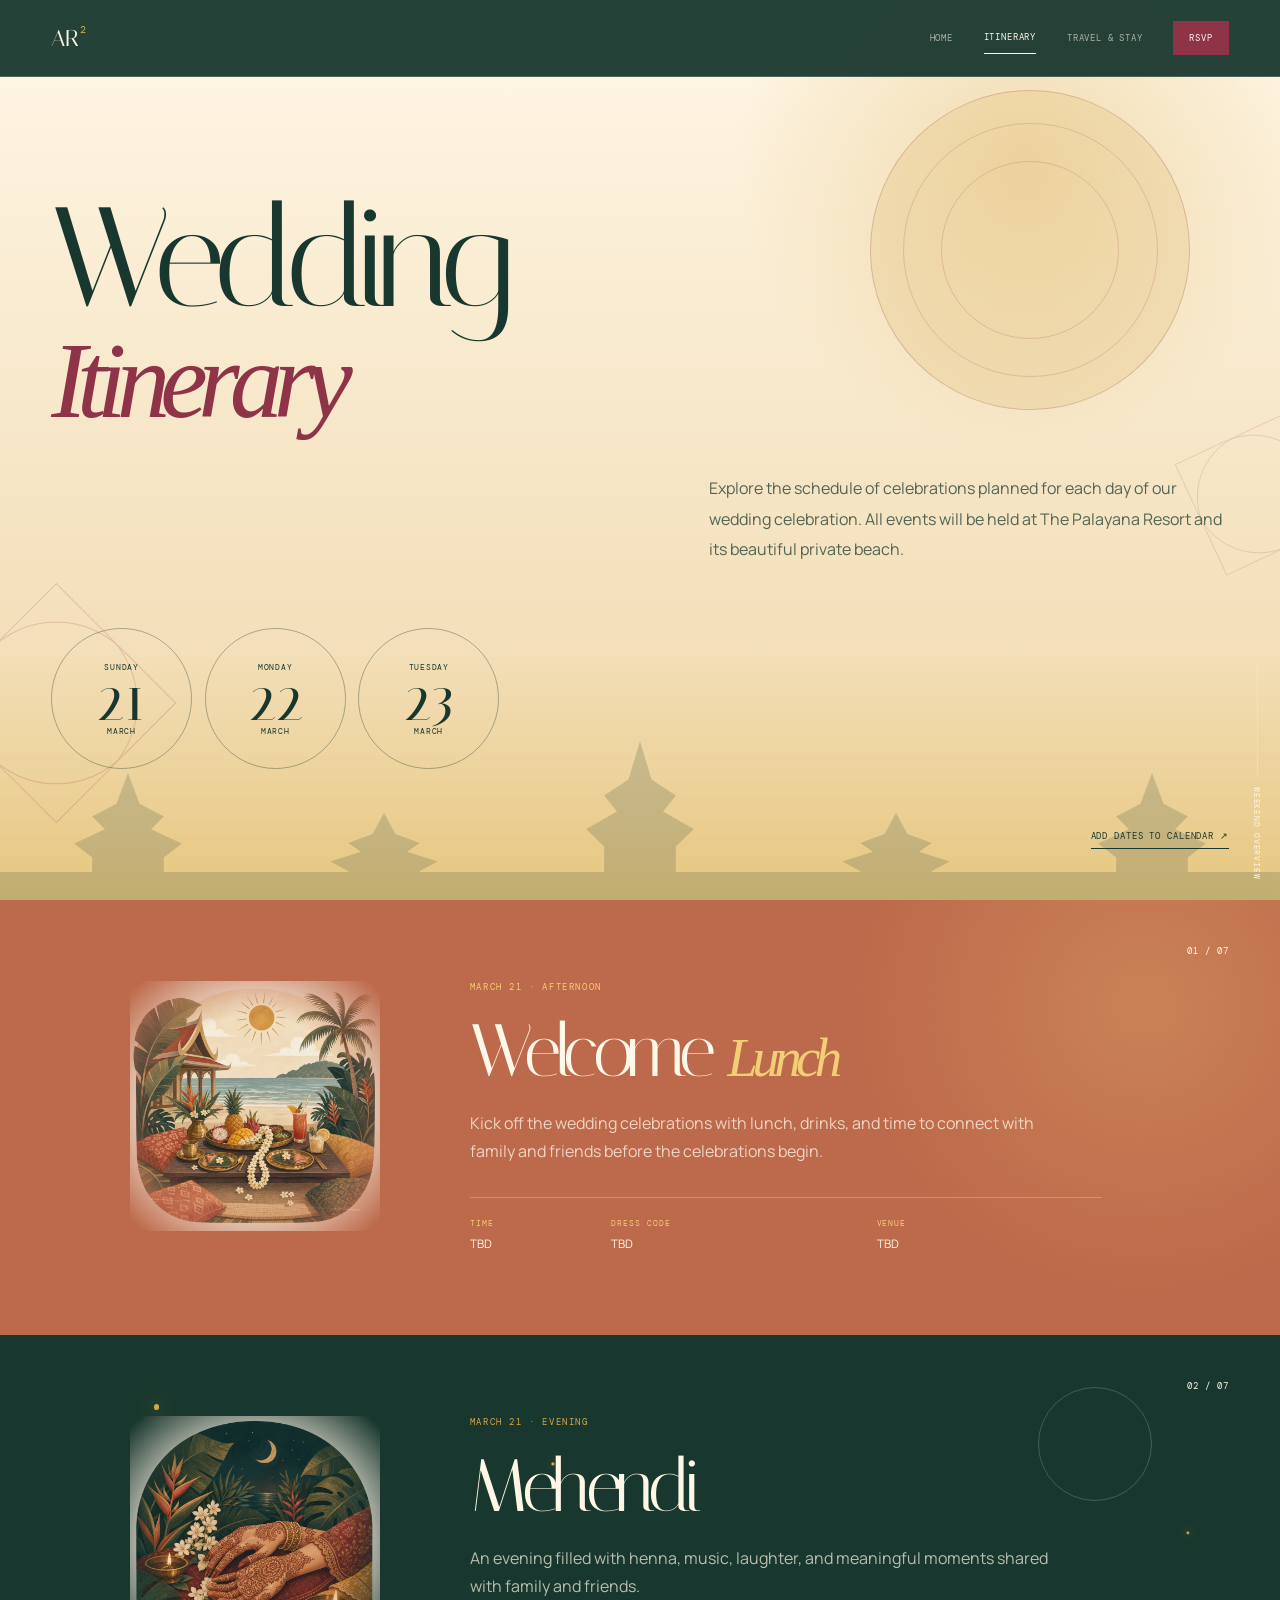
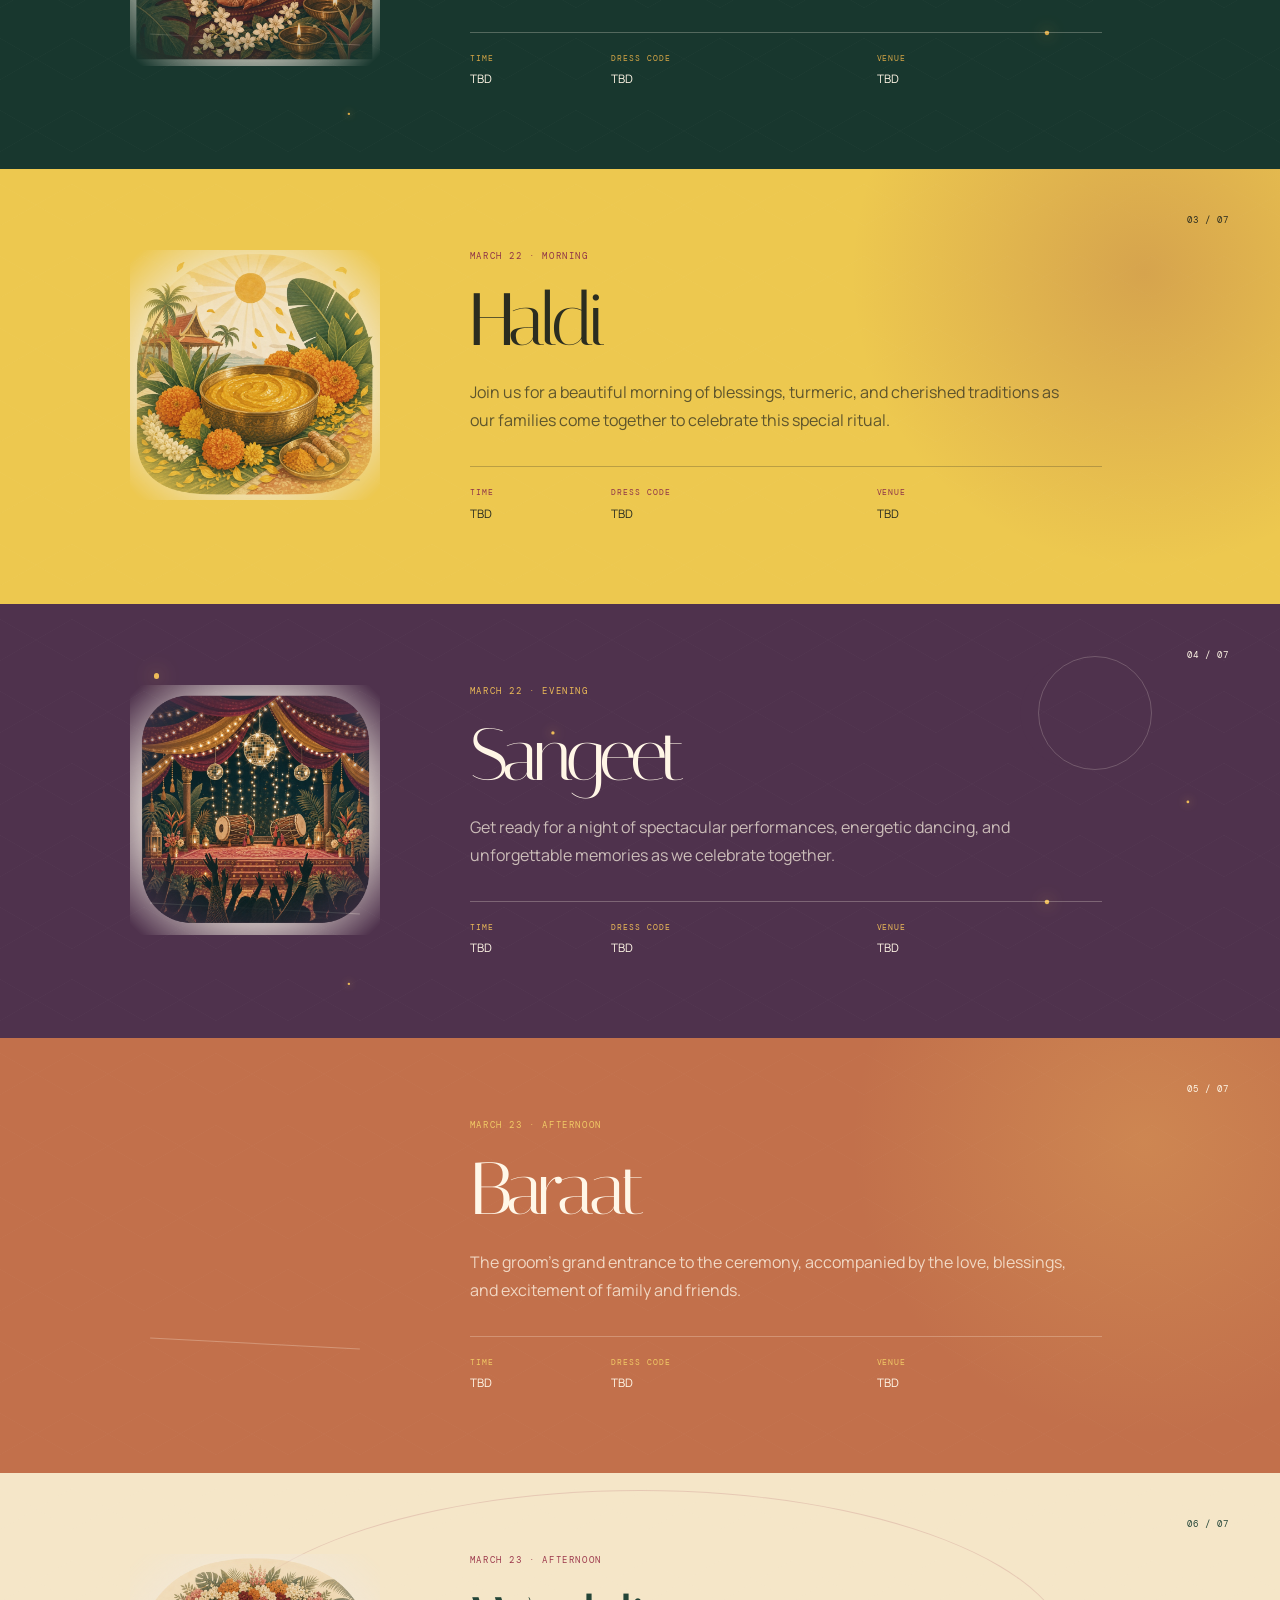
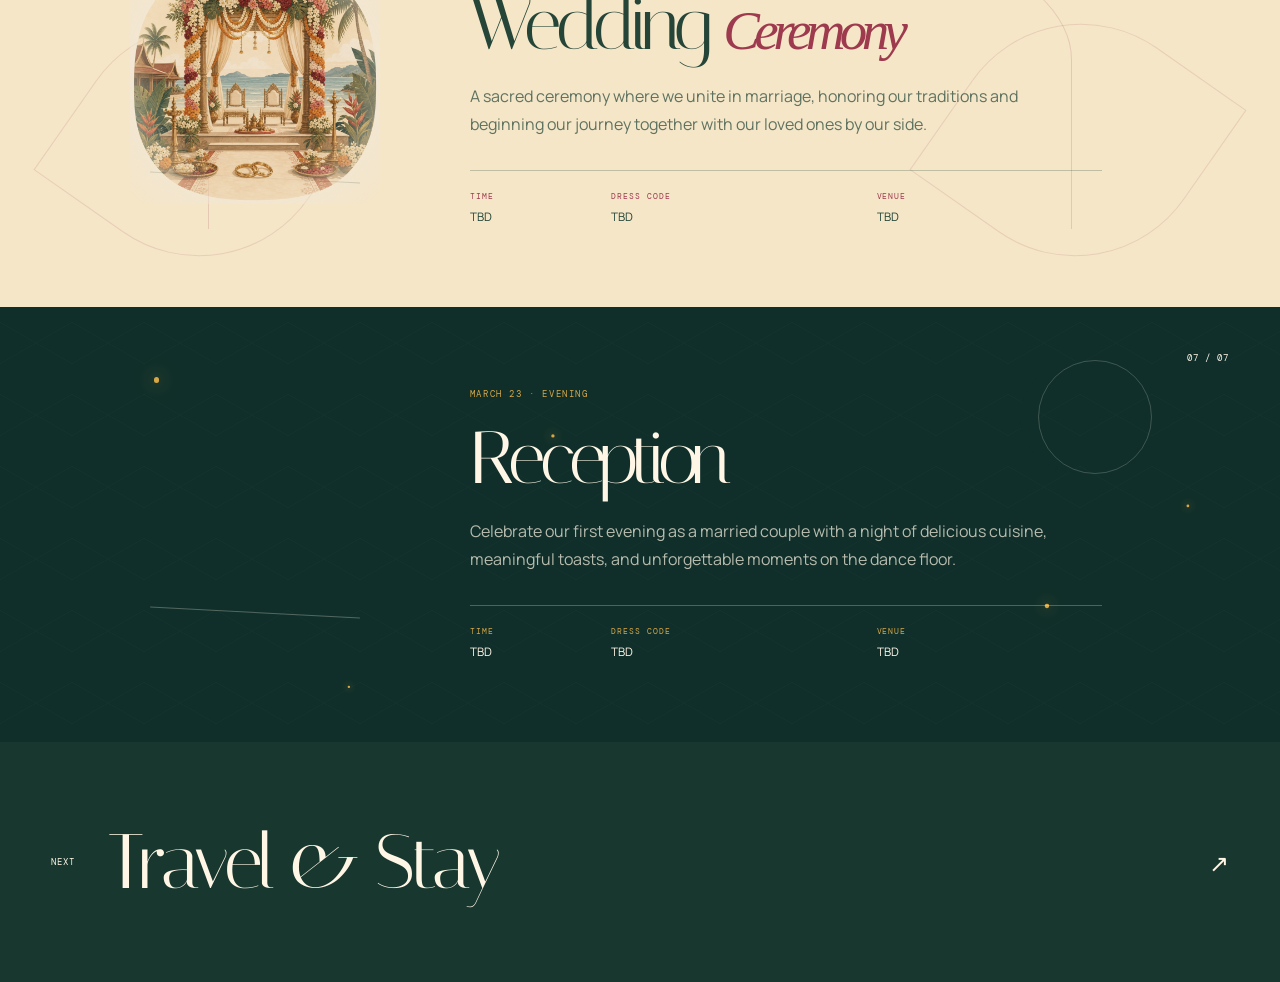
==== itinerary/index.html @ 9a6665ef "Initial wedding website" ====
<!doctype html>
<html lang="en">
  <head>
    <meta charset="UTF-8" />
    <meta name="viewport" content="width=device-width, initial-scale=1.0" />
    <meta name="theme-color" content="#18372e" />
    <meta
      name="description"
      content="The three-day wedding itinerary for Antara and Akshay in Hua Hin, Thailand."
    />
    <title>Itinerary | Antara &amp; Akshay</title>
    <link rel="preconnect" href="https://fonts.googleapis.com" />
    <link rel="preconnect" href="https://fonts.gstatic.com" crossorigin />
    <link
      href="https://fonts.googleapis.com/css2?family=DM+Mono:wght@300;400&amp;family=Italiana&amp;family=Manrope:wght@400;500;600&amp;display=swap"
      rel="stylesheet"
    />
    <link rel="stylesheet" href="styles.css?v=5" />
    <script src="script.js?v=2" defer></script>
  </head>
  <body data-phase="overview">
    <header class="page-header">
      <a class="wordmark" href="../index.html" aria-label="AR squared home">AR<sup>2</sup></a>
      <button
        class="menu-toggle"
        type="button"
        aria-expanded="false"
        aria-controls="page-menu"
        data-menu-toggle
      >
        Menu <i></i>
      </button>
      <nav id="page-menu" data-menu aria-label="Wedding pages">
        <a href="../index.html">Home</a>
        <a class="active" href="index.html">Itinerary</a>
        <a href="../travel/index.html">Travel &amp; Stay</a>
        <a class="nav-rsvp" href="../rsvp/index.html">RSVP</a>
      </nav>
    </header>

    <main>
      <section class="itinerary-hero" data-phase="overview" aria-labelledby="hero-title">
        <div class="hero-sun" aria-hidden="true"></div>
        <div class="hero-lotus hero-lotus-left" aria-hidden="true"></div>
        <div class="hero-lotus hero-lotus-right" aria-hidden="true"></div>
        <div class="hero-temples" aria-hidden="true">
          <span></span><span></span><span></span><span></span><span></span>
        </div>

        <div class="hero-content">
          <h1 id="hero-title">Wedding<br /><em>Itinerary</em></h1>
          <p class="hero-copy">
            Explore the schedule of celebrations planned for each day of our wedding celebration. All events will be held at The Palayana Resort and its beautiful private beach.
          </p>
        </div>

        <nav class="day-jumps" aria-label="Jump to a wedding day">
          <a href="#march-21"><small>Sunday</small><strong>21</strong><span>March</span></a>
          <a href="#march-22"><small>Monday</small><strong>22</strong><span>March</span></a>
          <a href="#march-23"><small>Tuesday</small><strong>23</strong><span>March</span></a>
        </nav>

        <a class="calendar-button" href="../assets/antara-akshay-wedding.ics" download data-calendar>
          Add dates to calendar ↗
        </a>
      </section>

      <div class="journey-meter" aria-hidden="true">
        <span class="journey-track"><i data-progress></i></span>
        <small data-phase-label>Overview</small>
      </div>

      <section class="event event-welcome" id="march-21" data-phase="afternoon" aria-labelledby="welcome-title">
        <span class="event-count">01 / 07</span>
        <div class="event-glow" aria-hidden="true"></div>
        <div class="event-shell">
          <div class="event-visual reveal">
            <img
              class="event-illustration"
              src="../assets/itinerary/welcome-lunch.jpg"
              alt=""
              width="900"
              height="900"
              loading="lazy"
              decoding="async"
            />
          </div>

          <article class="event-copy reveal">
            <p class="event-phase">March 21 · Afternoon</p>
            <h3 id="welcome-title">Welcome <em>Lunch</em></h3>
            <p>
              Kick off the wedding celebrations with lunch, drinks, and time to connect with family and friends before the celebrations begin.
            </p>
            <dl class="event-facts">
              <div><dt>Time</dt><dd>TBD</dd></div>
              <div><dt>Dress code</dt><dd>TBD</dd></div>
              <div><dt>Venue</dt><dd>TBD</dd></div>
            </dl>
          </article>
        </div>
      </section>

      <section class="event event-mehendi" data-phase="evening" aria-labelledby="mehendi-title">
        <span class="event-count">02 / 07</span>
        <div class="night-sky" aria-hidden="true"><i></i><i></i><i></i><i></i><i></i></div>
        <div class="event-shell">
          <div class="event-visual reveal">
            <img
              class="event-illustration"
              src="../assets/itinerary/mehendi.jpg"
              alt=""
              width="900"
              height="900"
              loading="lazy"
              decoding="async"
            />
          </div>

          <article class="event-copy reveal">
            <p class="event-phase">March 21 · Evening</p>
            <h3 id="mehendi-title">Mehendi</h3>
            <p>
              An evening filled with henna, music, laughter, and meaningful moments shared with family and friends.
            </p>
            <dl class="event-facts">
              <div><dt>Time</dt><dd>TBD</dd></div>
              <div><dt>Dress code</dt><dd>TBD</dd></div>
              <div><dt>Venue</dt><dd>TBD</dd></div>
            </dl>
          </article>
        </div>
      </section>

      <section class="event event-haldi" id="march-22" data-phase="morning" aria-labelledby="haldi-title">
        <span class="event-count">03 / 07</span>
        <div class="event-glow" aria-hidden="true"></div>
        <div class="event-shell">
          <div class="event-visual reveal">
            <img
              class="event-illustration"
              src="../assets/itinerary/haldi.jpg"
              alt=""
              width="900"
              height="900"
              loading="lazy"
              decoding="async"
            />
          </div>

          <article class="event-copy reveal">
            <p class="event-phase">March 22 · Morning</p>
            <h3 id="haldi-title">Haldi</h3>
            <p>
              Join us for a beautiful morning of blessings, turmeric, and cherished traditions as our families come together to celebrate this special ritual.
            </p>
            <dl class="event-facts">
              <div><dt>Time</dt><dd>TBD</dd></div>
              <div><dt>Dress code</dt><dd>TBD</dd></div>
              <div><dt>Venue</dt><dd>TBD</dd></div>
            </dl>
          </article>
        </div>
      </section>

      <section class="event event-sangeet" data-phase="night" aria-labelledby="sangeet-title">
        <span class="event-count">04 / 07</span>
        <div class="night-sky" aria-hidden="true"><i></i><i></i><i></i><i></i><i></i></div>
        <div class="event-shell">
          <div class="event-visual reveal">
            <img
              class="event-illustration"
              src="../assets/itinerary/sangeet.jpg"
              alt=""
              width="900"
              height="900"
              loading="lazy"
              decoding="async"
            />
          </div>

          <article class="event-copy reveal">
            <p class="event-phase">March 22 · Evening</p>
            <h3 id="sangeet-title">Sangeet</h3>
            <p>
              Get ready for a night of spectacular performances, energetic dancing, and unforgettable memories as we celebrate together.
            </p>
            <dl class="event-facts">
              <div><dt>Time</dt><dd>TBD</dd></div>
              <div><dt>Dress code</dt><dd>TBD</dd></div>
              <div><dt>Venue</dt><dd>TBD</dd></div>
            </dl>
          </article>
        </div>
      </section>

      <section class="event event-baraat" id="march-23" data-phase="afternoon" aria-labelledby="baraat-title">
        <span class="event-count">05 / 07</span>
        <div class="event-glow" aria-hidden="true"></div>
        <div class="event-shell">
          <div class="event-visual reveal">
            <img
              class="event-illustration"
              src="../assets/itinerary/baraat.jpg"
              alt=""
              width="900"
              height="900"
              loading="lazy"
              decoding="async"
            />
          </div>

          <article class="event-copy reveal">
            <p class="event-phase">March 23 · Afternoon</p>
            <h3 id="baraat-title">Baraat</h3>
            <p>
              The groom’s grand entrance to the ceremony, accompanied by the love, blessings, and excitement of family and friends.
            </p>
            <dl class="event-facts">
              <div><dt>Time</dt><dd>TBD</dd></div>
              <div><dt>Dress code</dt><dd>TBD</dd></div>
              <div><dt>Venue</dt><dd>TBD</dd></div>
            </dl>
          </article>
        </div>
      </section>

      <section class="event event-ceremony" data-phase="ceremony" aria-labelledby="ceremony-title">
        <span class="event-count">06 / 07</span>
        <div class="ceremony-arch" aria-hidden="true"></div>
        <div class="event-shell">
          <div class="event-visual reveal">
            <img
              class="event-illustration"
              src="../assets/itinerary/wedding-ceremony.jpg"
              alt=""
              width="900"
              height="900"
              loading="lazy"
              decoding="async"
            />
          </div>

          <article class="event-copy reveal">
            <p class="event-phase">March 23 · Afternoon</p>
            <h3 id="ceremony-title">Wedding <em>Ceremony</em></h3>
            <p>
              A sacred ceremony where we unite in marriage, honoring our traditions and beginning our journey together with our loved ones by our side.
            </p>
            <dl class="event-facts">
              <div><dt>Time</dt><dd>TBD</dd></div>
              <div><dt>Dress code</dt><dd>TBD</dd></div>
              <div><dt>Venue</dt><dd>TBD</dd></div>
            </dl>
          </article>
        </div>
      </section>

      <section class="event event-reception" data-phase="night" aria-labelledby="reception-title">
        <span class="event-count">07 / 07</span>
        <div class="night-sky" aria-hidden="true"><i></i><i></i><i></i><i></i><i></i></div>
        <div class="event-shell">
          <div class="event-visual reveal">
            <img
              class="event-illustration"
              src="../assets/itinerary/reception.jpg"
              alt=""
              width="900"
              height="900"
              loading="lazy"
              decoding="async"
            />
          </div>

          <article class="event-copy reveal">
            <p class="event-phase">March 23 · Evening</p>
            <h3 id="reception-title">Reception</h3>
            <p>
              Celebrate our first evening as a married couple with a night of delicious cuisine, meaningful toasts, and unforgettable moments on the dance floor.
            </p>
            <dl class="event-facts">
              <div><dt>Time</dt><dd>TBD</dd></div>
              <div><dt>Dress code</dt><dd>TBD</dd></div>
              <div><dt>Venue</dt><dd>TBD</dd></div>
            </dl>
          </article>
        </div>
      </section>

      <a class="next-page" href="../travel/index.html">
        <span>Next</span>
        <strong>Travel &amp; Stay</strong>
        <i>↗</i>
      </a>
    </main>
  </body>
</html>
---- itinerary/styles.css ----
:root {
  --ink: #231b17;
  --paper: #fff6e6;
  --sand: #ead09a;
  --forest: #18372e;
  --forest-soft: #315d4b;
  --terracotta: #bd694b;
  --gold: #d7a746;
  --wine: #8f3448;
  --plum: #4f324d;
  --display: "Italiana", Georgia, serif;
  --sans: "Manrope", Arial, sans-serif;
  --mono: "DM Mono", monospace;
  --pad: clamp(1.2rem, 4vw, 4.5rem);
  --header-bg: rgba(24, 55, 46, 0.94);
  --header-fg: #fff6e6;
  --meter: #d7a746;
  --meter-fg: #18372e;
}

* {
  box-sizing: border-box;
}

html {
  scroll-behavior: smooth;
}

body {
  margin: 0;
  color: var(--ink);
  background: var(--forest);
  font-family: var(--sans);
  overflow-x: hidden;
}

body.menu-open {
  overflow: hidden;
}

body[data-phase="morning"] {
  --header-bg: rgba(245, 205, 84, 0.95);
  --header-fg: #2b2d20;
  --meter: #8f3448;
  --meter-fg: #2b2d20;
}

body[data-phase="afternoon"],
body[data-phase="ceremony"] {
  --header-bg: rgba(255, 246, 230, 0.94);
  --header-fg: #244538;
  --meter: #bd694b;
  --meter-fg: #244538;
}

body[data-phase="evening"],
body[data-phase="night"] {
  --header-bg: rgba(13, 42, 36, 0.94);
  --header-fg: #fff6e6;
  --meter: #d7a746;
  --meter-fg: #fff6e6;
}

a {
  color: inherit;
  text-decoration: none;
}

button {
  color: inherit;
  font: inherit;
}

.page-header {
  position: fixed;
  z-index: 100;
  top: 0;
  left: 0;
  display: grid;
  width: 100%;
  height: 4.8rem;
  padding: 0 var(--pad);
  border-bottom: 1px solid color-mix(in srgb, var(--header-fg) 18%, transparent);
  color: var(--header-fg);
  background: var(--header-bg);
  grid-template-columns: 1fr auto;
  align-items: center;
  backdrop-filter: blur(16px);
  transition:
    color 500ms ease,
    background 500ms ease,
    border-color 500ms ease;
}

.wordmark {
  font-family: var(--display);
  font-size: 1.45rem;
}

.wordmark i {
  font-family: Georgia, serif;
  font-size: 0.65em;
  font-weight: 400;
}

.wordmark sup {
  position: relative;
  top: -0.42em;
  margin-left: 0.08em;
  color: #e0ad42;
  font-family: var(--mono);
  font-size: 0.42em;
  letter-spacing: 0;
}

.page-header nav {
  display: flex;
  align-items: center;
  gap: clamp(1rem, 2.4vw, 2.6rem);
  font-family: var(--mono);
  font-size: 0.58rem;
  letter-spacing: 0.09em;
  text-transform: uppercase;
}

.page-header nav a {
  padding: 0.6rem 0;
  opacity: 0.62;
}

.page-header nav a:hover,
.page-header nav .active {
  opacity: 1;
}

.page-header nav .active {
  border-bottom: 1px solid;
}

.nav-rsvp {
  padding: 0.7rem 1rem !important;
  color: #fff6e6;
  background: var(--wine);
  opacity: 1 !important;
}

.menu-toggle {
  display: none;
}

.itinerary-hero {
  position: relative;
  display: grid;
  min-height: 100svh;
  padding: 18vh var(--pad) 10vh;
  color: var(--forest);
  background:
    radial-gradient(circle at 80% 18%, rgba(215, 167, 70, 0.3), transparent 18rem),
    linear-gradient(180deg, #fff7e7 0%, #f3dfb9 72%, #e6c67f 100%);
  align-content: center;
  isolation: isolate;
  overflow: hidden;
}

.hero-content {
  position: relative;
  z-index: 2;
}

.eyebrow,
.event-phase {
  margin: 0 0 1.5rem;
  color: var(--wine);
  font-family: var(--mono);
  font-size: 0.59rem;
  letter-spacing: 0.17em;
  text-transform: uppercase;
}

.itinerary-hero h1 {
  max-width: 1050px;
  margin: 0;
  font-family: var(--display);
  font-size: clamp(5rem, 11vw, 10.7rem);
  font-weight: 400;
  letter-spacing: -0.07em;
  line-height: 0.79;
}

.itinerary-hero h1 em,
.weekend-close h2 em {
  color: var(--wine);
  font-family: Georgia, serif;
  font-size: 0.76em;
  font-weight: 400;
}

.hero-copy {
  max-width: 520px;
  margin: 3rem 0 0 auto;
  color: rgba(24, 55, 46, 0.74);
  line-height: 1.9;
}

.day-jumps {
  position: relative;
  z-index: 2;
  display: flex;
  width: fit-content;
  margin-top: 4rem;
  gap: 0.8rem;
}

.day-jumps a {
  display: grid;
  width: clamp(6.6rem, 11vw, 9rem);
  aspect-ratio: 1;
  padding: 1rem;
  border: 1px solid rgba(24, 55, 46, 0.34);
  border-radius: 50%;
  place-content: center;
  text-align: center;
  transition:
    color 220ms ease,
    background 220ms ease,
    transform 300ms cubic-bezier(0.16, 1, 0.3, 1);
}

.day-jumps a:hover {
  color: var(--paper);
  background: var(--forest);
  transform: translateY(-0.35rem);
}

.day-jumps small,
.day-jumps span {
  font-family: var(--mono);
  font-size: 0.48rem;
  letter-spacing: 0.1em;
  text-transform: uppercase;
}

.day-jumps strong {
  font-family: var(--display);
  font-size: clamp(2.5rem, 5vw, 4.2rem);
  font-weight: 400;
  line-height: 0.85;
}

.calendar-button {
  position: absolute;
  z-index: 2;
  right: var(--pad);
  bottom: 3.2rem;
  padding-bottom: 0.35rem;
  border-bottom: 1px solid;
  font-family: var(--mono);
  font-size: 0.55rem;
  letter-spacing: 0.1em;
  text-transform: uppercase;
}

.hero-sun {
  position: absolute;
  z-index: -1;
  top: 10%;
  right: 7%;
  width: clamp(12rem, 25vw, 23rem);
  aspect-ratio: 1;
  border: 1px solid rgba(143, 52, 72, 0.22);
  border-radius: 50%;
  background: rgba(215, 167, 70, 0.17);
}

.hero-sun::before,
.hero-sun::after {
  position: absolute;
  border: 1px solid rgba(143, 52, 72, 0.18);
  border-radius: 50%;
  content: "";
}

.hero-sun::before {
  inset: 10%;
}

.hero-sun::after {
  inset: 22%;
}

.hero-lotus {
  position: absolute;
  z-index: -1;
  width: 19rem;
  height: 19rem;
  opacity: 0.2;
}

.hero-lotus::before,
.hero-lotus::after {
  position: absolute;
  inset: 22%;
  border: 1px solid var(--wine);
  border-radius: 55% 0 55% 0;
  content: "";
  transform: rotate(45deg);
}

.hero-lotus::after {
  transform: rotate(135deg);
}

.hero-lotus-left {
  bottom: 5%;
  left: -6rem;
}

.hero-lotus-right {
  top: 38%;
  right: -8rem;
  transform: scale(0.72) rotate(20deg);
}

.hero-temples {
  position: absolute;
  z-index: -1;
  right: 0;
  bottom: -1px;
  left: 0;
  display: flex;
  height: 11rem;
  align-items: end;
  justify-content: space-around;
  opacity: 0.17;
}

.hero-temples::after {
  position: absolute;
  right: 0;
  bottom: 0;
  left: 0;
  height: 1.8rem;
  background: var(--forest);
  content: "";
}

.hero-temples span {
  width: clamp(4rem, 10vw, 8rem);
  height: clamp(5rem, 10vw, 8.5rem);
  background: var(--forest);
  clip-path: polygon(50% 0, 59% 24%, 78% 34%, 68% 44%, 92% 55%, 78% 66%, 78% 100%, 22% 100%, 22% 66%, 8% 55%, 32% 44%, 22% 34%, 41% 24%);
}

.hero-temples span:nth-child(2),
.hero-temples span:nth-child(4) {
  height: 5.5rem;
}

.hero-temples span:nth-child(3) {
  height: 10rem;
}

.journey-meter {
  position: fixed;
  z-index: 90;
  right: 1.1rem;
  bottom: 1.3rem;
  display: flex;
  color: var(--header-fg);
  align-items: center;
  gap: 0.7rem;
  writing-mode: vertical-rl;
  pointer-events: none;
  transition: color 500ms ease;
}

.journey-track {
  position: relative;
  display: block;
  width: 1px;
  height: 7rem;
  background: color-mix(in srgb, var(--header-fg) 25%, transparent);
}

.journey-track i {
  position: absolute;
  top: 0;
  left: 0;
  display: block;
  width: 1px;
  height: 100%;
  background: var(--meter);
  transform: scaleY(0);
  transform-origin: top;
  transition: background 500ms ease;
}

.journey-meter small {
  font-family: var(--mono);
  font-size: 0.48rem;
  letter-spacing: 0.1em;
  text-transform: uppercase;
}

.day-chapter {
  position: relative;
  display: grid;
  min-height: 72svh;
  padding: 14vh var(--pad);
  color: var(--forest);
  background: #f6e4be;
  align-content: center;
  isolation: isolate;
  overflow: hidden;
  scroll-margin-top: 4.8rem;
}

.day-two {
  color: #2d3020;
  background: #efd064;
}

.day-three {
  color: var(--forest);
  background: #efdcb7;
}

.day-chapter h2 {
  position: relative;
  z-index: 2;
  margin: 0;
  font-family: var(--display);
  font-size: clamp(5rem, 13vw, 12rem);
  font-weight: 400;
  letter-spacing: -0.075em;
  line-height: 0.8;
}

.day-chapter h2 strong {
  color: var(--wine);
  font-family: Georgia, serif;
  font-size: 0.78em;
  font-weight: 400;
}

.day-chapter > p:not(.eyebrow) {
  position: relative;
  z-index: 2;
  max-width: 520px;
  margin: 2.5rem 0 0 auto;
  color: color-mix(in srgb, currentColor 72%, transparent);
  line-height: 1.85;
}

.phase-key {
  position: relative;
  z-index: 2;
  display: flex;
  width: fit-content;
  margin-top: 4rem;
  align-items: center;
  gap: 1rem;
  font-family: var(--mono);
  font-size: 0.54rem;
  letter-spacing: 0.1em;
  text-transform: uppercase;
}

.phase-key i {
  width: 3rem;
  height: 1px;
  background: currentColor;
  opacity: 0.4;
}

.day-orbit {
  position: absolute;
  z-index: -1;
  top: 50%;
  right: 8%;
  width: clamp(14rem, 34vw, 34rem);
  aspect-ratio: 1;
  border: 1px solid color-mix(in srgb, currentColor 18%, transparent);
  border-radius: 50%;
  transform: translateY(-50%);
}

.day-orbit::before,
.day-orbit::after {
  position: absolute;
  border: 1px solid color-mix(in srgb, currentColor 16%, transparent);
  border-radius: 50%;
  content: "";
}

.day-orbit::before {
  inset: 12%;
}

.day-orbit::after {
  inset: 26%;
}

.day-orbit i {
  position: absolute;
  top: 7%;
  left: 50%;
  width: 1rem;
  aspect-ratio: 1;
  border-radius: 50%;
  background: var(--wine);
  transform: translateX(-50%);
}

.event {
  --event-bg: var(--forest);
  --event-fg: var(--paper);
  --event-muted: rgba(255, 246, 230, 0.7);
  --event-accent: var(--gold);
  position: relative;
  display: grid;
  min-height: 0;
  padding: clamp(4.5rem, 9vh, 7rem) var(--pad);
  color: var(--event-fg);
  background:
    linear-gradient(30deg, transparent 49.5%, rgba(255, 255, 255, 0.025) 50%, transparent 50.5%),
    linear-gradient(-30deg, transparent 49.5%, rgba(255, 255, 255, 0.025) 50%, transparent 50.5%),
    var(--event-bg);
  background-size: 4.5rem 4.5rem, 4.5rem 4.5rem, auto;
  align-items: center;
  isolation: isolate;
  overflow: hidden;
}

.event[id] {
  scroll-margin-top: 4.8rem;
}

.event-welcome {
  --event-bg: #bd694b;
  --event-fg: #fff7e8;
  --event-muted: rgba(255, 247, 232, 0.76);
  --event-accent: #f2cf77;
}

.event-mehendi {
  --event-bg: #18372e;
  --event-accent: #d7a746;
}

.event-haldi {
  --event-bg: #edc84f;
  --event-fg: #2b2d20;
  --event-muted: rgba(43, 45, 32, 0.74);
  --event-accent: #8f3448;
}

.event-sangeet {
  --event-bg: #4f324d;
  --event-accent: #edbb58;
}

.event-baraat {
  --event-bg: #c2704b;
  --event-fg: #fff7e8;
  --event-muted: rgba(255, 247, 232, 0.76);
  --event-accent: #f1ca66;
}

.event-ceremony {
  --event-bg: #f5e6c8;
  --event-fg: #244538;
  --event-muted: rgba(36, 69, 56, 0.72);
  --event-accent: #9d3a4d;
}

.event-reception {
  --event-bg: #102f2a;
  --event-accent: #d7a746;
}

.event-shell {
  position: relative;
  z-index: 2;
  display: grid;
  width: min(1120px, 100%);
  margin: 0 auto;
  grid-template-columns: clamp(150px, 21vw, 250px) minmax(0, 680px);
  align-items: start;
  justify-content: center;
  gap: clamp(2.5rem, 7vw, 7rem);
}

.event-count {
  position: absolute;
  z-index: 3;
  top: clamp(2rem, 5vh, 3.5rem);
  right: var(--pad);
  font-family: var(--mono);
  font-size: 0.54rem;
  letter-spacing: 0.12em;
}

.event-visual {
  position: relative;
  display: grid;
  margin: 0;
  transform: rotate(-2deg);
  place-items: center;
}

.event-visual::before {
  position: absolute;
  right: 8%;
  bottom: 1.6rem;
  left: 8%;
  height: 1px;
  background: color-mix(in srgb, var(--event-fg) 28%, transparent);
  content: "";
  transform: rotate(3deg);
}

.event-illustration {
  display: block;
  width: 100%;
  height: auto;
  aspect-ratio: 1;
  border: 0;
  border-radius: 0;
  box-shadow: none;
  filter: saturate(0.9) contrast(0.96);
  -webkit-mask-image: radial-gradient(ellipse 78% 76% at center, #000 48%, transparent 88%);
  mask-image: radial-gradient(ellipse 78% 76% at center, #000 48%, transparent 88%);
  object-fit: cover;
}

.event-visual span {
  position: relative;
  margin-top: 0.8rem;
  padding: 0;
  color: var(--event-accent);
  background: transparent;
  font-family: var(--mono);
  font-size: 0.48rem;
  letter-spacing: 0.1em;
  line-height: 1.5;
  text-align: center;
  text-transform: uppercase;
}

.event-copy {
  position: relative;
  padding-right: clamp(0rem, 4vw, 3rem);
}

.event-phase {
  color: var(--event-accent);
}

.event h3 {
  max-width: 700px;
  margin: 0;
  font-family: var(--display);
  font-size: clamp(3.2rem, 5.8vw, 5.2rem);
  font-weight: 400;
  letter-spacing: -0.075em;
  line-height: 0.92;
}

.event h3 em {
  color: var(--event-accent);
  font-family: Georgia, serif;
  font-size: 0.74em;
  font-weight: 400;
}

.event-copy > p:not(.event-phase) {
  max-width: 600px;
  margin: 1.5rem 0 2rem;
  color: var(--event-muted);
  line-height: 1.75;
}

.event-facts {
  display: grid;
  margin: 0;
  padding-top: 1.25rem;
  border-top: 1px solid color-mix(in srgb, var(--event-fg) 26%, transparent);
  grid-template-columns: 0.55fr 1.1fr 1fr;
  gap: 1.1rem;
}

.event-facts div {
  min-width: 0;
}

.event-facts dt {
  margin-bottom: 0.45rem;
  color: var(--event-accent);
  font-family: var(--mono);
  font-size: 0.48rem;
  letter-spacing: 0.12em;
  text-transform: uppercase;
}

.event-facts dd {
  margin: 0;
  font-size: 0.73rem;
  line-height: 1.55;
}

.event-glow {
  position: absolute;
  z-index: -1;
  top: -12rem;
  right: -10rem;
  width: 37rem;
  aspect-ratio: 1;
  border-radius: 50%;
  background: radial-gradient(circle, color-mix(in srgb, var(--event-accent) 35%, transparent), transparent 70%);
  opacity: 0.7;
}

.night-sky {
  position: absolute;
  z-index: -1;
  inset: 0;
  overflow: hidden;
}

.night-sky::before {
  position: absolute;
  top: 12%;
  right: 10%;
  width: 7rem;
  aspect-ratio: 1;
  border: 1px solid rgba(255, 246, 230, 0.2);
  border-radius: 50%;
  box-shadow: -1.2rem 0 0 -0.1rem var(--event-bg);
  content: "";
}

.night-sky i {
  position: absolute;
  width: 0.35rem;
  aspect-ratio: 1;
  border-radius: 50%;
  background: var(--event-accent);
  box-shadow: 0 0 1.2rem var(--event-accent);
}

.night-sky i:nth-child(1) {
  top: 16%;
  left: 12%;
}

.night-sky i:nth-child(2) {
  top: 29%;
  left: 43%;
  transform: scale(0.55);
}

.night-sky i:nth-child(3) {
  top: 68%;
  right: 18%;
  transform: scale(0.75);
}

.night-sky i:nth-child(4) {
  bottom: 12%;
  left: 27%;
  transform: scale(0.4);
}

.night-sky i:nth-child(5) {
  top: 45%;
  right: 7%;
  transform: scale(0.45);
}

.ceremony-arch {
  position: absolute;
  z-index: -1;
  top: 4%;
  left: 50%;
  width: min(54rem, 70vw);
  height: 78%;
  border: 1px solid rgba(157, 58, 77, 0.17);
  border-bottom: 0;
  border-radius: 50% 50% 0 0;
  transform: translateX(-50%);
}

.ceremony-arch::before,
.ceremony-arch::after {
  position: absolute;
  bottom: -2rem;
  width: 15rem;
  height: 15rem;
  border: 1px solid rgba(157, 58, 77, 0.14);
  border-radius: 55% 0 55% 0;
  content: "";
}

.ceremony-arch::before {
  left: -8rem;
  transform: rotate(35deg);
}

.ceremony-arch::after {
  right: -8rem;
  transform: rotate(215deg);
}

.weekend-close {
  position: relative;
  display: grid;
  min-height: 80svh;
  padding: 16vh var(--pad);
  color: var(--forest);
  background:
    radial-gradient(circle at 80% 20%, rgba(215, 167, 70, 0.28), transparent 18rem),
    #f3dfb9;
  place-content: center;
  text-align: center;
  overflow: hidden;
}

.weekend-close h2 {
  margin: 0;
  font-family: var(--display);
  font-size: clamp(5rem, 12vw, 11rem);
  font-weight: 400;
  letter-spacing: -0.075em;
  line-height: 0.78;
}

.weekend-close > p:last-child {
  max-width: 520px;
  margin: 3rem auto 0;
  color: rgba(24, 55, 46, 0.72);
  line-height: 1.85;
}

.next-page {
  display: grid;
  min-height: 15rem;
  padding: 3rem var(--pad);
  color: var(--paper);
  background: var(--forest);
  grid-template-columns: auto 1fr auto;
  align-items: center;
  gap: 2rem;
}

.next-page span {
  font-family: var(--mono);
  font-size: 0.58rem;
  letter-spacing: 0.1em;
  text-transform: uppercase;
}

.next-page strong {
  font-family: var(--display);
  font-size: clamp(2.7rem, 6vw, 6rem);
  font-weight: 400;
  letter-spacing: -0.05em;
}

.next-page i {
  font-size: 1.5rem;
  font-style: normal;
}

.reveal {
  opacity: 0;
  transform: translateY(3rem);
  transition:
    opacity 750ms ease,
    transform 900ms cubic-bezier(0.16, 1, 0.3, 1);
}

.reveal.visible {
  opacity: 1;
  transform: translateY(0);
}

@media (max-width: 900px) {
  .event-shell {
    grid-template-columns: minmax(130px, 190px) minmax(0, 1fr);
    gap: clamp(2rem, 6vw, 4rem);
  }

  .event h3 {
    font-size: clamp(3rem, 7vw, 4.6rem);
  }
}

@media (max-width: 760px) {
  .page-header {
    height: 4.2rem;
    backdrop-filter: none;
  }

  .menu-toggle {
    display: flex;
    padding: 0;
    border: 0;
    align-items: center;
    gap: 0.6rem;
    background: transparent;
    font-family: var(--mono);
    font-size: 0.56rem;
    letter-spacing: 0.1em;
    text-transform: uppercase;
  }

  .menu-toggle i {
    position: relative;
    display: block;
    width: 1.5rem;
    height: 1px;
    background: currentColor;
  }

  .menu-toggle i::after {
    position: absolute;
    top: 5px;
    right: 0;
    width: 0.9rem;
    height: 1px;
    background: currentColor;
    content: "";
  }

  .page-header nav {
    position: fixed;
    inset: 4.2rem 0 0;
    display: flex;
    padding: 4rem 1.2rem;
    color: var(--paper);
    background: var(--forest);
    flex-direction: column;
    align-items: stretch;
    gap: 0;
    opacity: 0;
    pointer-events: none;
    transform: translateY(-1rem);
    transition:
      opacity 220ms ease,
      transform 220ms ease;
  }

  .page-header nav.open {
    opacity: 1;
    pointer-events: auto;
    transform: translateY(0);
  }

  .page-header nav a {
    padding: 0.7rem 0;
    border-bottom: 1px solid rgba(255, 246, 230, 0.18);
    font-family: var(--display);
    font-size: 3.3rem;
    letter-spacing: -0.05em;
    text-transform: none;
    opacity: 1;
  }

  .nav-rsvp {
    margin-top: 1rem;
    text-align: center;
  }

  .itinerary-hero {
    min-height: 100svh;
    padding-top: 15vh;
    padding-bottom: 9rem;
  }

  .itinerary-hero h1 {
    font-size: clamp(4.6rem, 21vw, 6.7rem);
  }

  .hero-copy {
    max-width: 330px;
    margin-top: 2rem;
    font-size: 0.87rem;
  }

  .day-jumps {
    width: 100%;
    margin-top: 2.7rem;
    justify-content: space-between;
    gap: 0.35rem;
  }

  .day-jumps a {
    width: calc(33.333% - 0.3rem);
    padding: 0.5rem;
  }

  .day-jumps strong {
    font-size: 2.7rem;
  }

  .calendar-button {
    right: auto;
    bottom: 3rem;
    left: var(--pad);
  }

  .hero-sun {
    top: 9%;
    right: -14%;
  }

  .hero-lotus-right {
    display: none;
  }

  .hero-temples {
    height: 7rem;
  }

  .hero-temples span {
    width: 3.6rem;
    height: 5rem;
  }

  .hero-temples span:nth-child(2),
  .hero-temples span:nth-child(4) {
    height: 3.6rem;
  }

  .hero-temples span:nth-child(3) {
    height: 6.5rem;
  }

  .journey-meter {
    right: 0.55rem;
    bottom: 0.8rem;
  }

  .journey-track {
    height: 4.5rem;
  }

  .day-chapter {
    min-height: 66svh;
    padding-top: 12vh;
    padding-bottom: 12vh;
    scroll-margin-top: 4.2rem;
  }

  .day-chapter h2 {
    font-size: clamp(4.6rem, 21vw, 6.7rem);
  }

  .day-chapter > p:not(.eyebrow) {
    margin-top: 2rem;
    font-size: 0.87rem;
  }

  .phase-key {
    width: 100%;
    margin-top: 3rem;
    align-items: flex-start;
    flex-direction: column;
    gap: 0.7rem;
  }

  .phase-key i {
    width: 100%;
  }

  .day-orbit {
    right: -35%;
  }

  .event {
    min-height: auto;
    padding: 4.5rem 1.2rem;
  }

  .event[id] {
    scroll-margin-top: 4.2rem;
  }

  .event-shell {
    grid-template-columns: clamp(82px, 27vw, 112px) minmax(0, 1fr);
    gap: clamp(1.25rem, 5vw, 2rem);
  }

  .event-visual {
    width: 100%;
    margin-top: 0.6rem;
  }

  .event-visual span {
    margin-top: 0.45rem;
    font-size: 0.4rem;
  }

  .event-count {
    top: 1.6rem;
  }

  .event h3 {
    font-size: clamp(2.5rem, 11vw, 3.6rem);
    letter-spacing: -0.06em;
  }

  .event-copy > p:not(.event-phase) {
    margin: 1.2rem 0 1.5rem;
    font-size: 0.82rem;
    line-height: 1.7;
  }

  .event-copy {
    padding-right: 0;
  }

  .event-facts {
    grid-template-columns: 1fr;
    gap: 0.75rem;
  }

  .event-facts div {
    display: grid;
    grid-template-columns: 4.5rem 1fr;
    align-items: baseline;
    gap: 0.65rem;
  }

  .event-facts dt {
    margin: 0;
  }

  .event-facts dd {
    font-size: 0.69rem;
  }

  .ceremony-arch {
    width: 125vw;
  }

  .weekend-close {
    min-height: 72svh;
  }

  .weekend-close h2 {
    font-size: clamp(4.5rem, 21vw, 6.5rem);
  }

  .next-page {
    min-height: 12rem;
    grid-template-columns: 1fr auto;
  }

  .next-page span {
    grid-column: 1 / -1;
  }

  .next-page strong {
    font-size: 2.8rem;
  }
}

@media (prefers-reduced-motion: reduce) {
  html {
    scroll-behavior: auto;
  }

  *,
  *::before,
  *::after {
    animation-duration: 0.01ms !important;
    transition-duration: 0.01ms !important;
  }

  .reveal {
    opacity: 1;
    transform: none;
  }
}
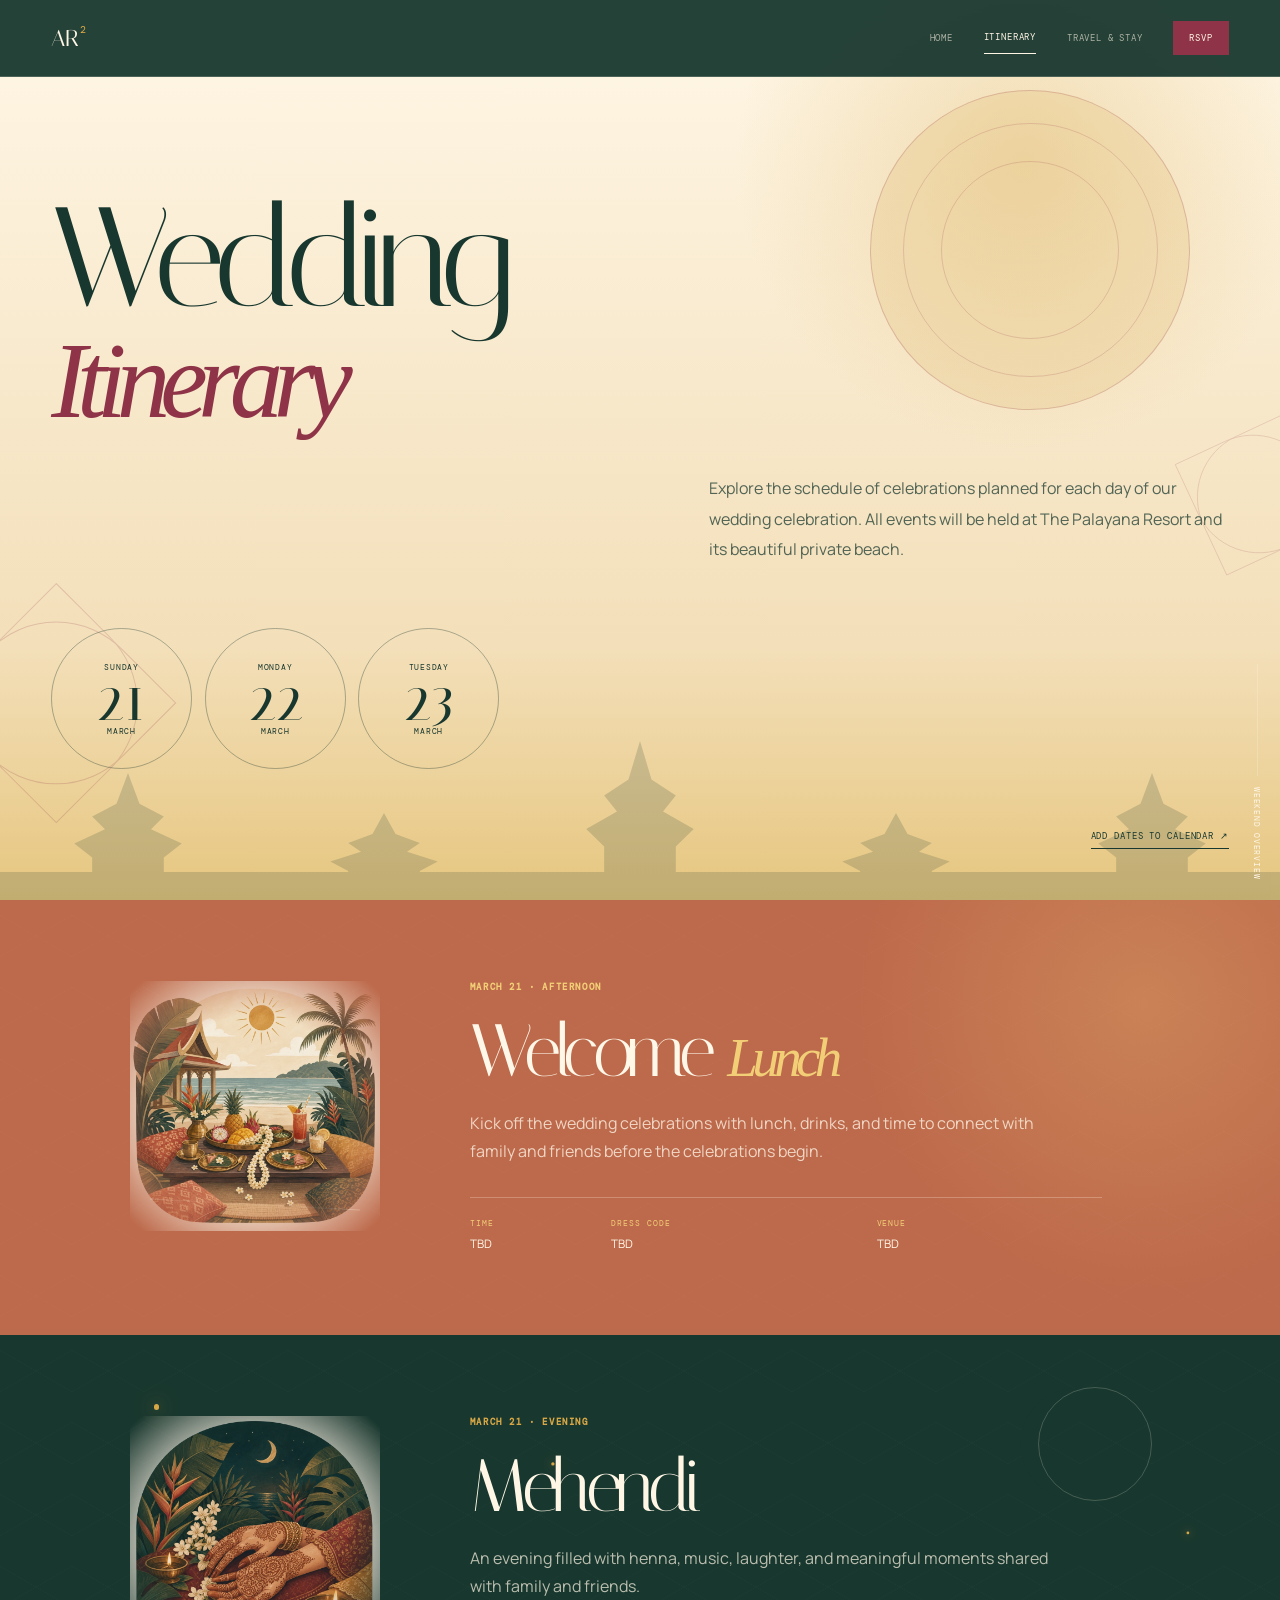
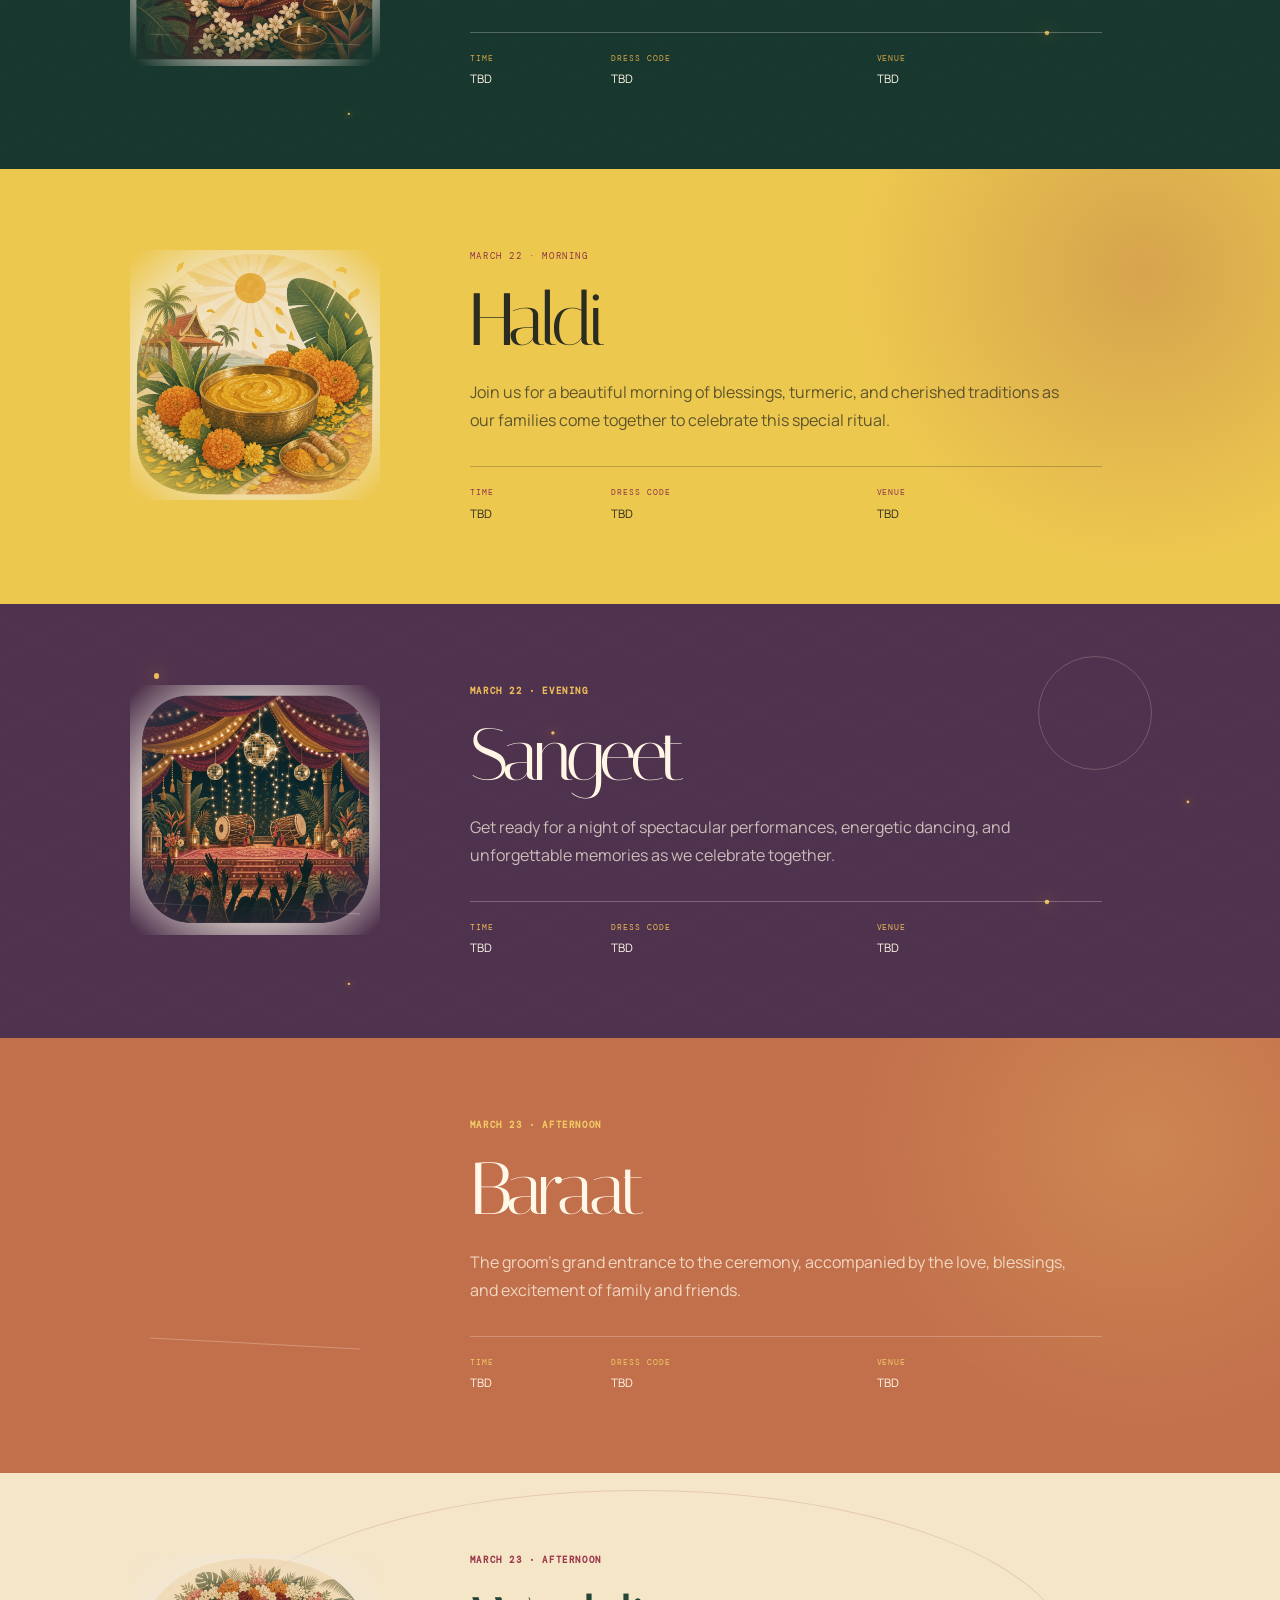
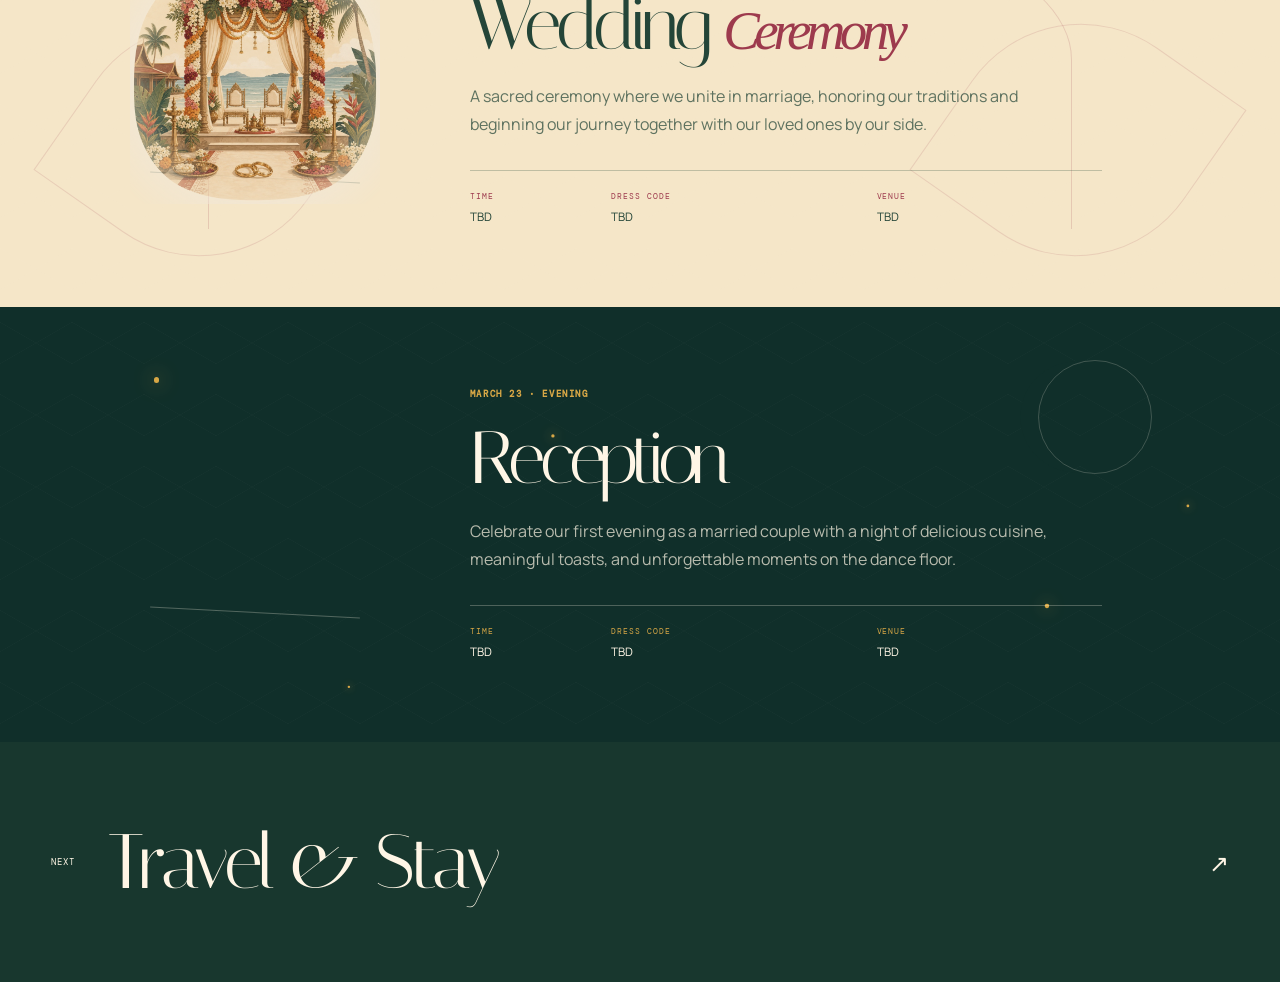
==== commit 81c49672: "text updates to itinerary" ====
--- a/itinerary/index.html
+++ b/itinerary/index.html
@@ -71,7 +71,6 @@
       </div>
 
       <section class="event event-welcome" id="march-21" data-phase="afternoon" aria-labelledby="welcome-title">
-        <span class="event-count">01 / 07</span>
         <div class="event-glow" aria-hidden="true"></div>
         <div class="event-shell">
           <div class="event-visual reveal">
@@ -87,7 +86,7 @@
           </div>
 
           <article class="event-copy reveal">
-            <p class="event-phase">March 21 · Afternoon</p>
+            <p class="event-phase"><strong>March 21 · Afternoon</strong></p>
             <h3 id="welcome-title">Welcome <em>Lunch</em></h3>
             <p>
               Kick off the wedding celebrations with lunch, drinks, and time to connect with family and friends before the celebrations begin.
@@ -102,7 +101,6 @@
       </section>
 
       <section class="event event-mehendi" data-phase="evening" aria-labelledby="mehendi-title">
-        <span class="event-count">02 / 07</span>
         <div class="night-sky" aria-hidden="true"><i></i><i></i><i></i><i></i><i></i></div>
         <div class="event-shell">
           <div class="event-visual reveal">
@@ -118,7 +116,7 @@
           </div>
 
           <article class="event-copy reveal">
-            <p class="event-phase">March 21 · Evening</p>
+            <p class="event-phase"><strong>March 21 · Evening</strong></p>
             <h3 id="mehendi-title">Mehendi</h3>
             <p>
               An evening filled with henna, music, laughter, and meaningful moments shared with family and friends.
@@ -133,7 +131,6 @@
       </section>
 
       <section class="event event-haldi" id="march-22" data-phase="morning" aria-labelledby="haldi-title">
-        <span class="event-count">03 / 07</span>
         <div class="event-glow" aria-hidden="true"></div>
         <div class="event-shell">
           <div class="event-visual reveal">
@@ -149,7 +146,7 @@
           </div>
 
           <article class="event-copy reveal">
-            <p class="event-phase">March 22 · Morning</p>
+            <p class="event-phase"><strong></strong>March 22 · Morning</strong></p>
             <h3 id="haldi-title">Haldi</h3>
             <p>
               Join us for a beautiful morning of blessings, turmeric, and cherished traditions as our families come together to celebrate this special ritual.
@@ -164,7 +161,6 @@
       </section>
 
       <section class="event event-sangeet" data-phase="night" aria-labelledby="sangeet-title">
-        <span class="event-count">04 / 07</span>
         <div class="night-sky" aria-hidden="true"><i></i><i></i><i></i><i></i><i></i></div>
         <div class="event-shell">
           <div class="event-visual reveal">
@@ -180,7 +176,7 @@
           </div>
 
           <article class="event-copy reveal">
-            <p class="event-phase">March 22 · Evening</p>
+            <p class="event-phase"><strong>March 22 · Evening</strong></p>
             <h3 id="sangeet-title">Sangeet</h3>
             <p>
               Get ready for a night of spectacular performances, energetic dancing, and unforgettable memories as we celebrate together.
@@ -195,7 +191,6 @@
       </section>
 
       <section class="event event-baraat" id="march-23" data-phase="afternoon" aria-labelledby="baraat-title">
-        <span class="event-count">05 / 07</span>
         <div class="event-glow" aria-hidden="true"></div>
         <div class="event-shell">
           <div class="event-visual reveal">
@@ -211,7 +206,7 @@
           </div>
 
           <article class="event-copy reveal">
-            <p class="event-phase">March 23 · Afternoon</p>
+            <p class="event-phase"><strong>March 23 · Afternoon</strong></p>
             <h3 id="baraat-title">Baraat</h3>
             <p>
               The groom’s grand entrance to the ceremony, accompanied by the love, blessings, and excitement of family and friends.
@@ -226,7 +221,6 @@
       </section>
 
       <section class="event event-ceremony" data-phase="ceremony" aria-labelledby="ceremony-title">
-        <span class="event-count">06 / 07</span>
         <div class="ceremony-arch" aria-hidden="true"></div>
         <div class="event-shell">
           <div class="event-visual reveal">
@@ -242,7 +236,7 @@
           </div>
 
           <article class="event-copy reveal">
-            <p class="event-phase">March 23 · Afternoon</p>
+            <p class="event-phase"><strong>March 23 · Afternoon</strong></p>
             <h3 id="ceremony-title">Wedding <em>Ceremony</em></h3>
             <p>
               A sacred ceremony where we unite in marriage, honoring our traditions and beginning our journey together with our loved ones by our side.
@@ -257,7 +251,6 @@
       </section>
 
       <section class="event event-reception" data-phase="night" aria-labelledby="reception-title">
-        <span class="event-count">07 / 07</span>
         <div class="night-sky" aria-hidden="true"><i></i><i></i><i></i><i></i><i></i></div>
         <div class="event-shell">
           <div class="event-visual reveal">
@@ -273,7 +266,7 @@
           </div>
 
           <article class="event-copy reveal">
-            <p class="event-phase">March 23 · Evening</p>
+            <p class="event-phase"><strong>March 23 · Evening</strong></p>
             <h3 id="reception-title">Reception</h3>
             <p>
               Celebrate our first evening as a married couple with a night of delicious cuisine, meaningful toasts, and unforgettable moments on the dance floor.
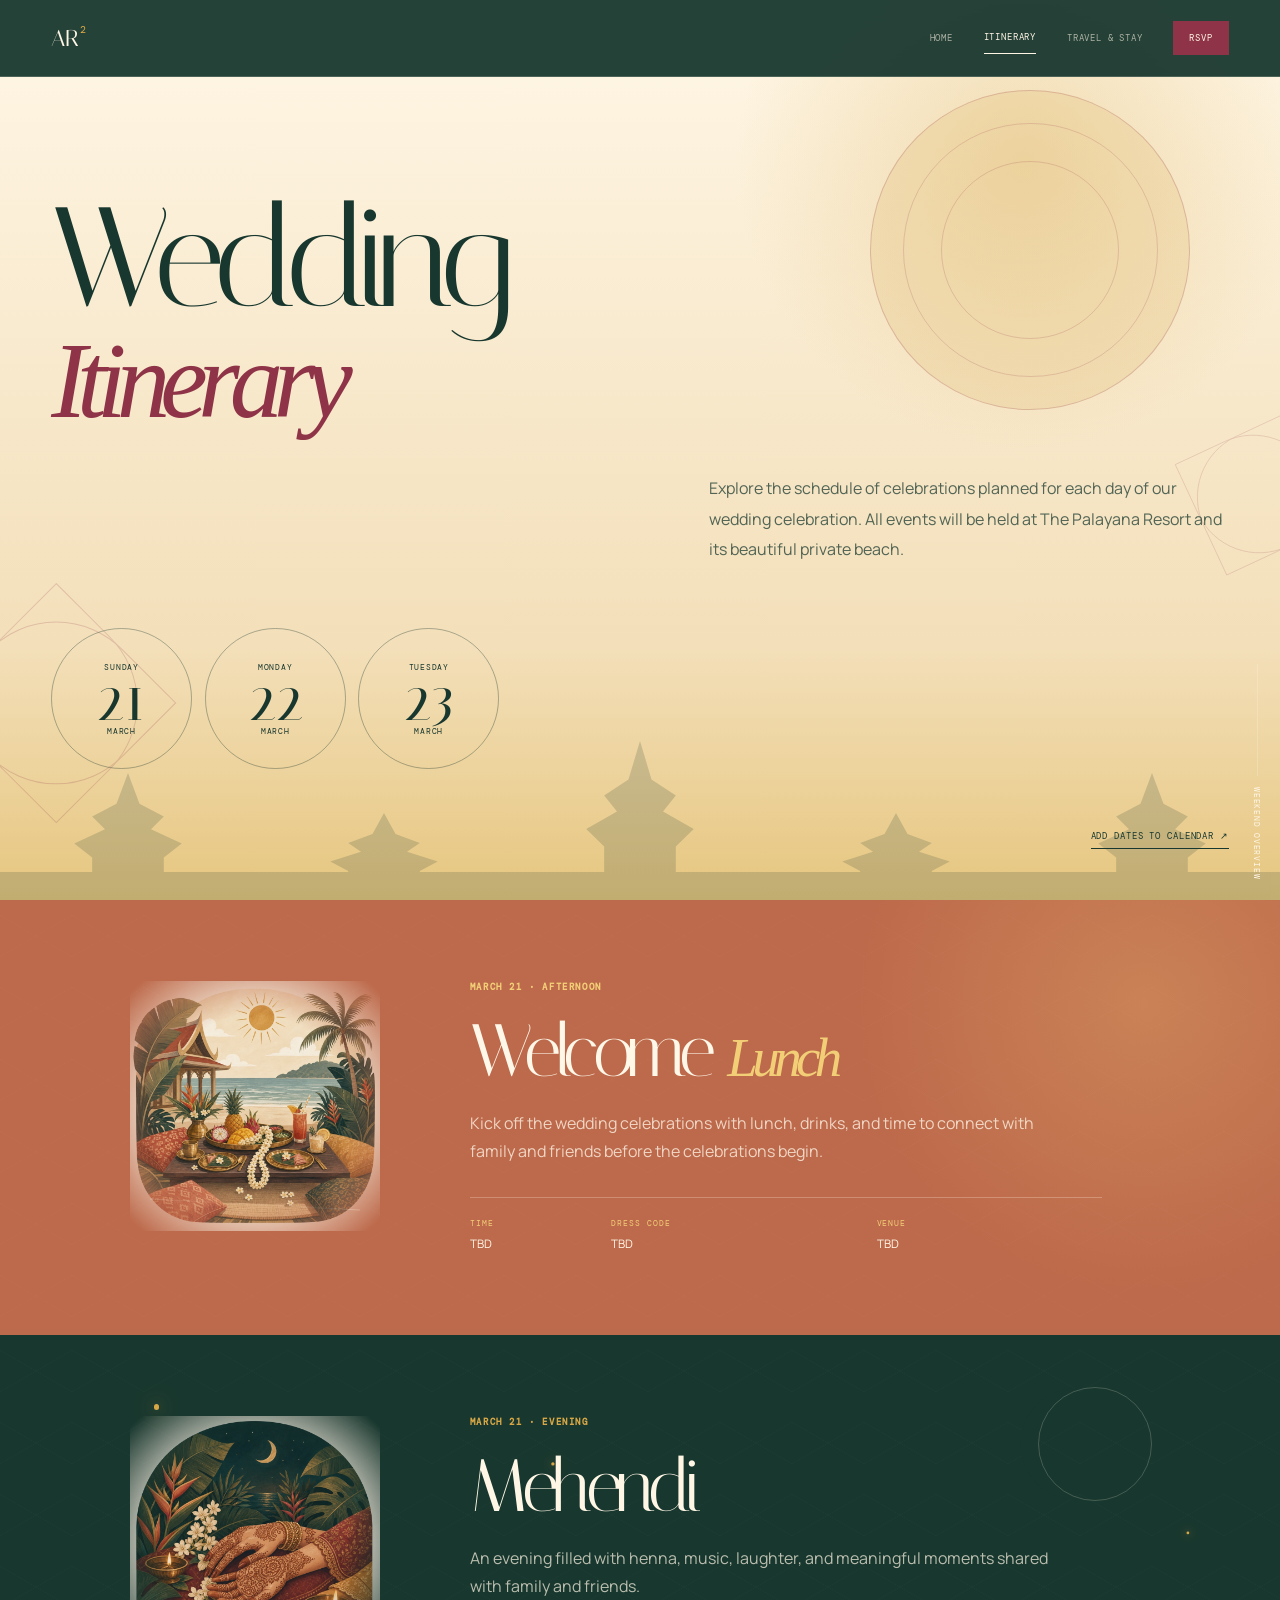
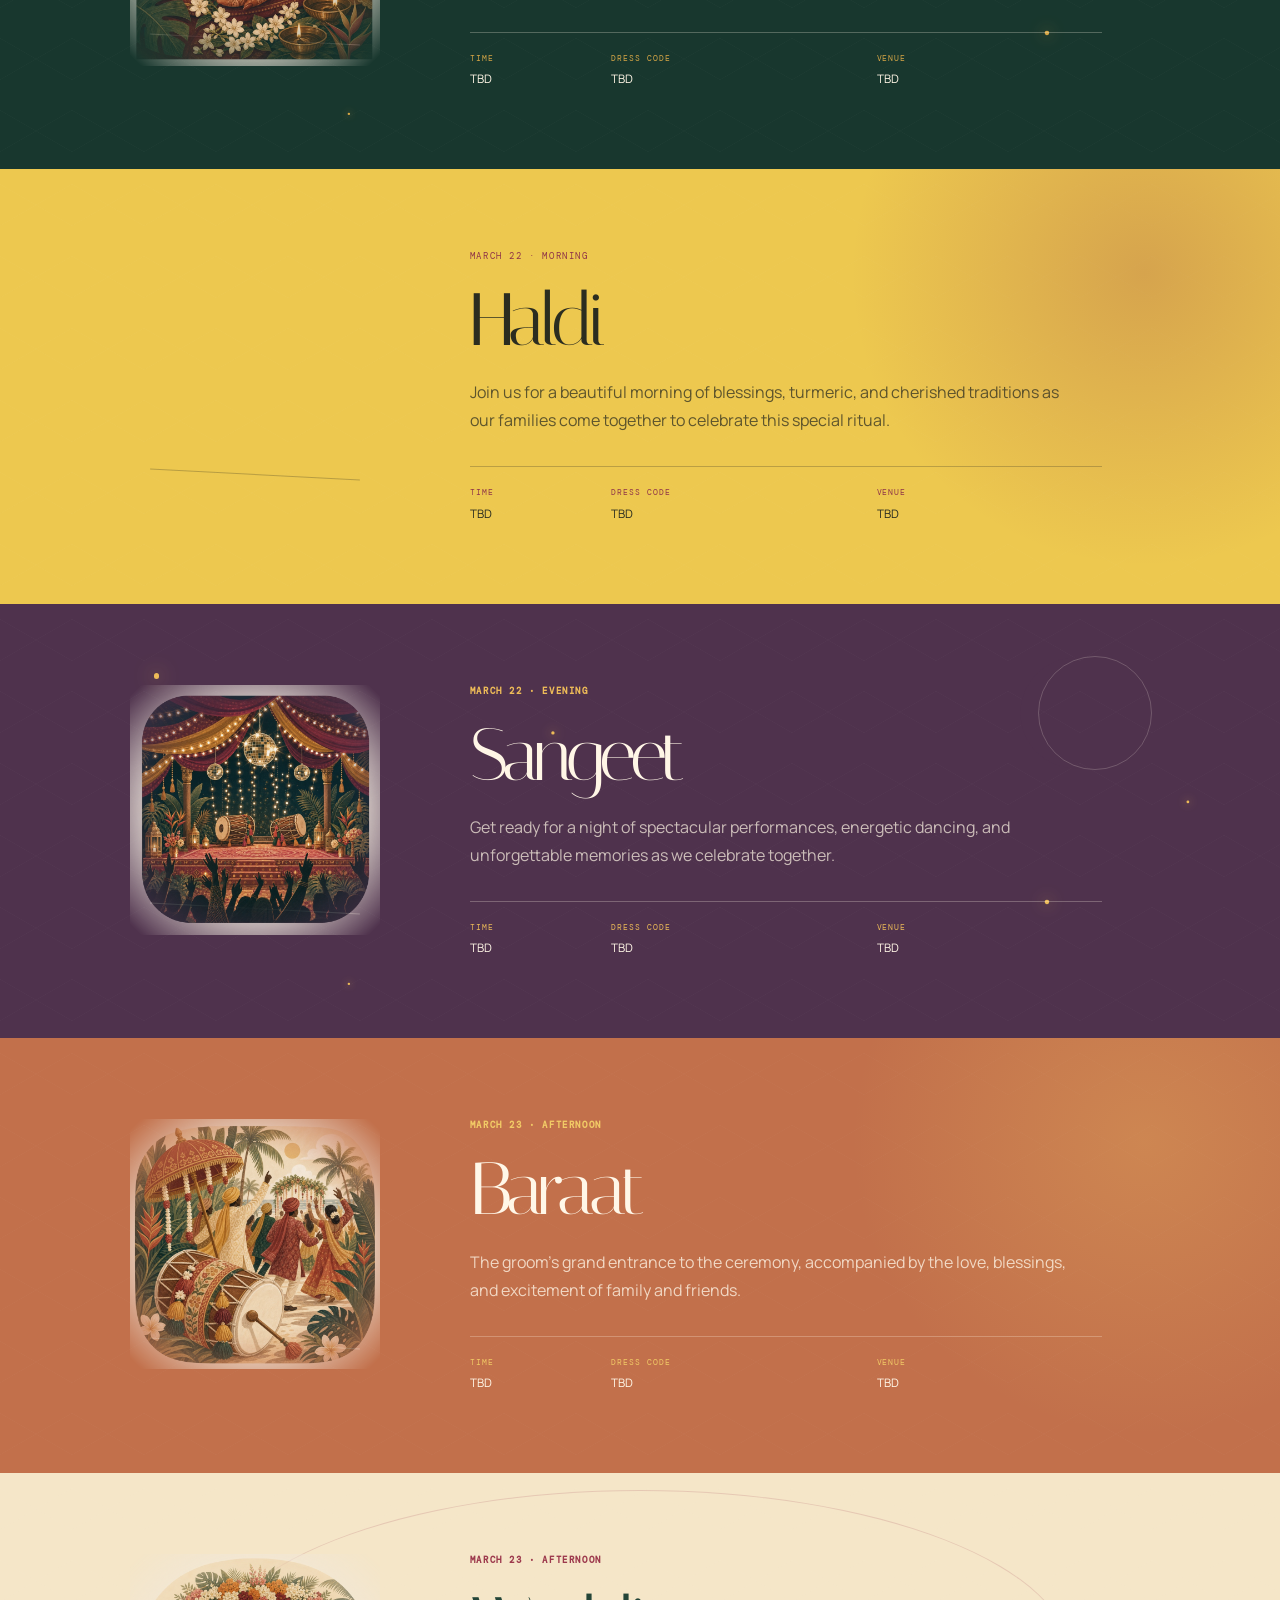
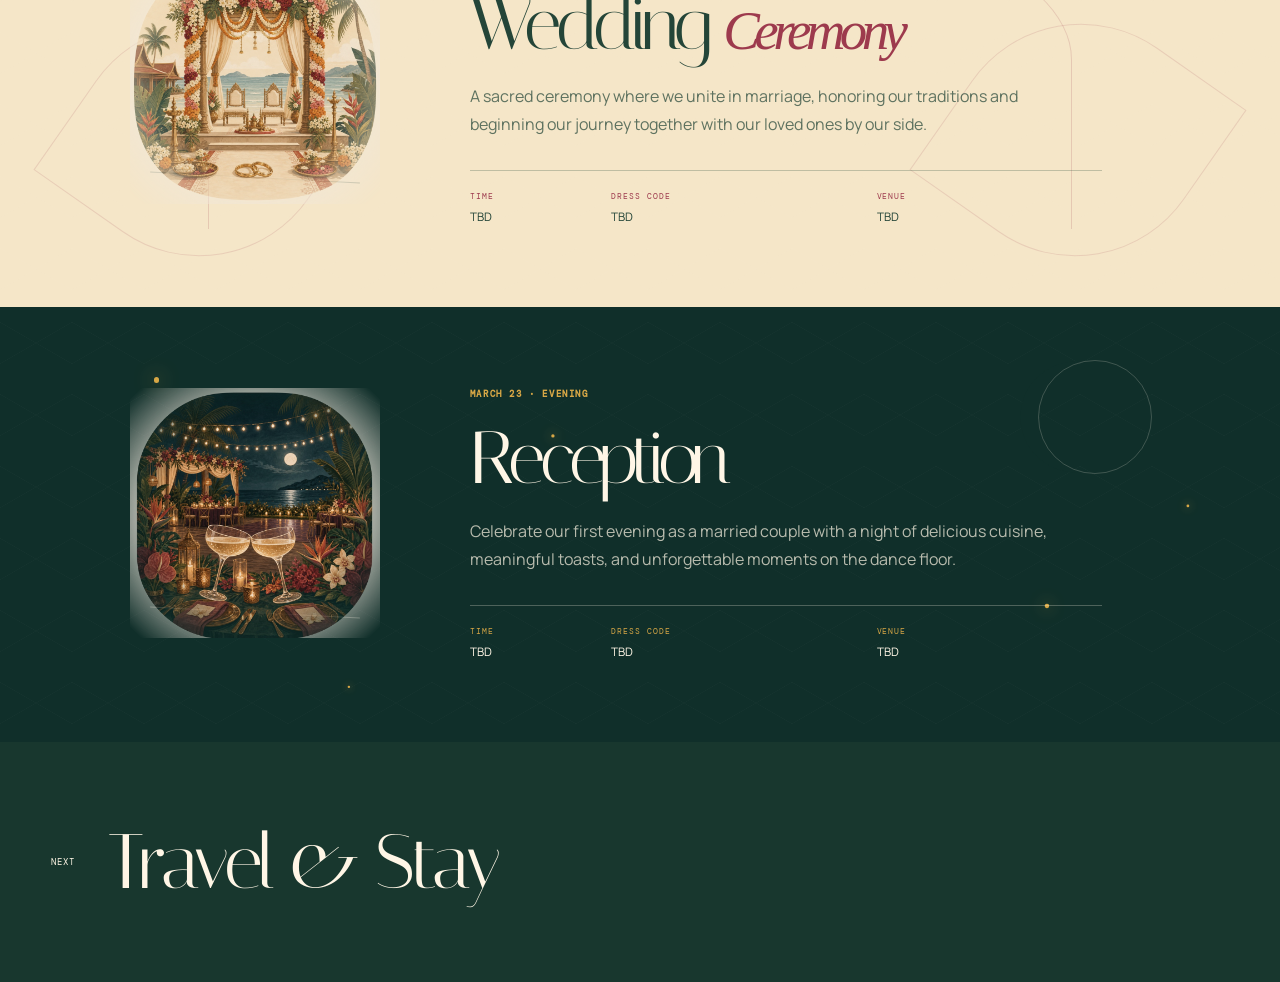
==== commit 6cd52e24: "text changes in website" ====
--- a/itinerary/index.html
+++ b/itinerary/index.html
@@ -283,7 +283,6 @@
       <a class="next-page" href="../travel/index.html">
         <span>Next</span>
         <strong>Travel &amp; Stay</strong>
-        <i>↗</i>
       </a>
     </main>
   </body>
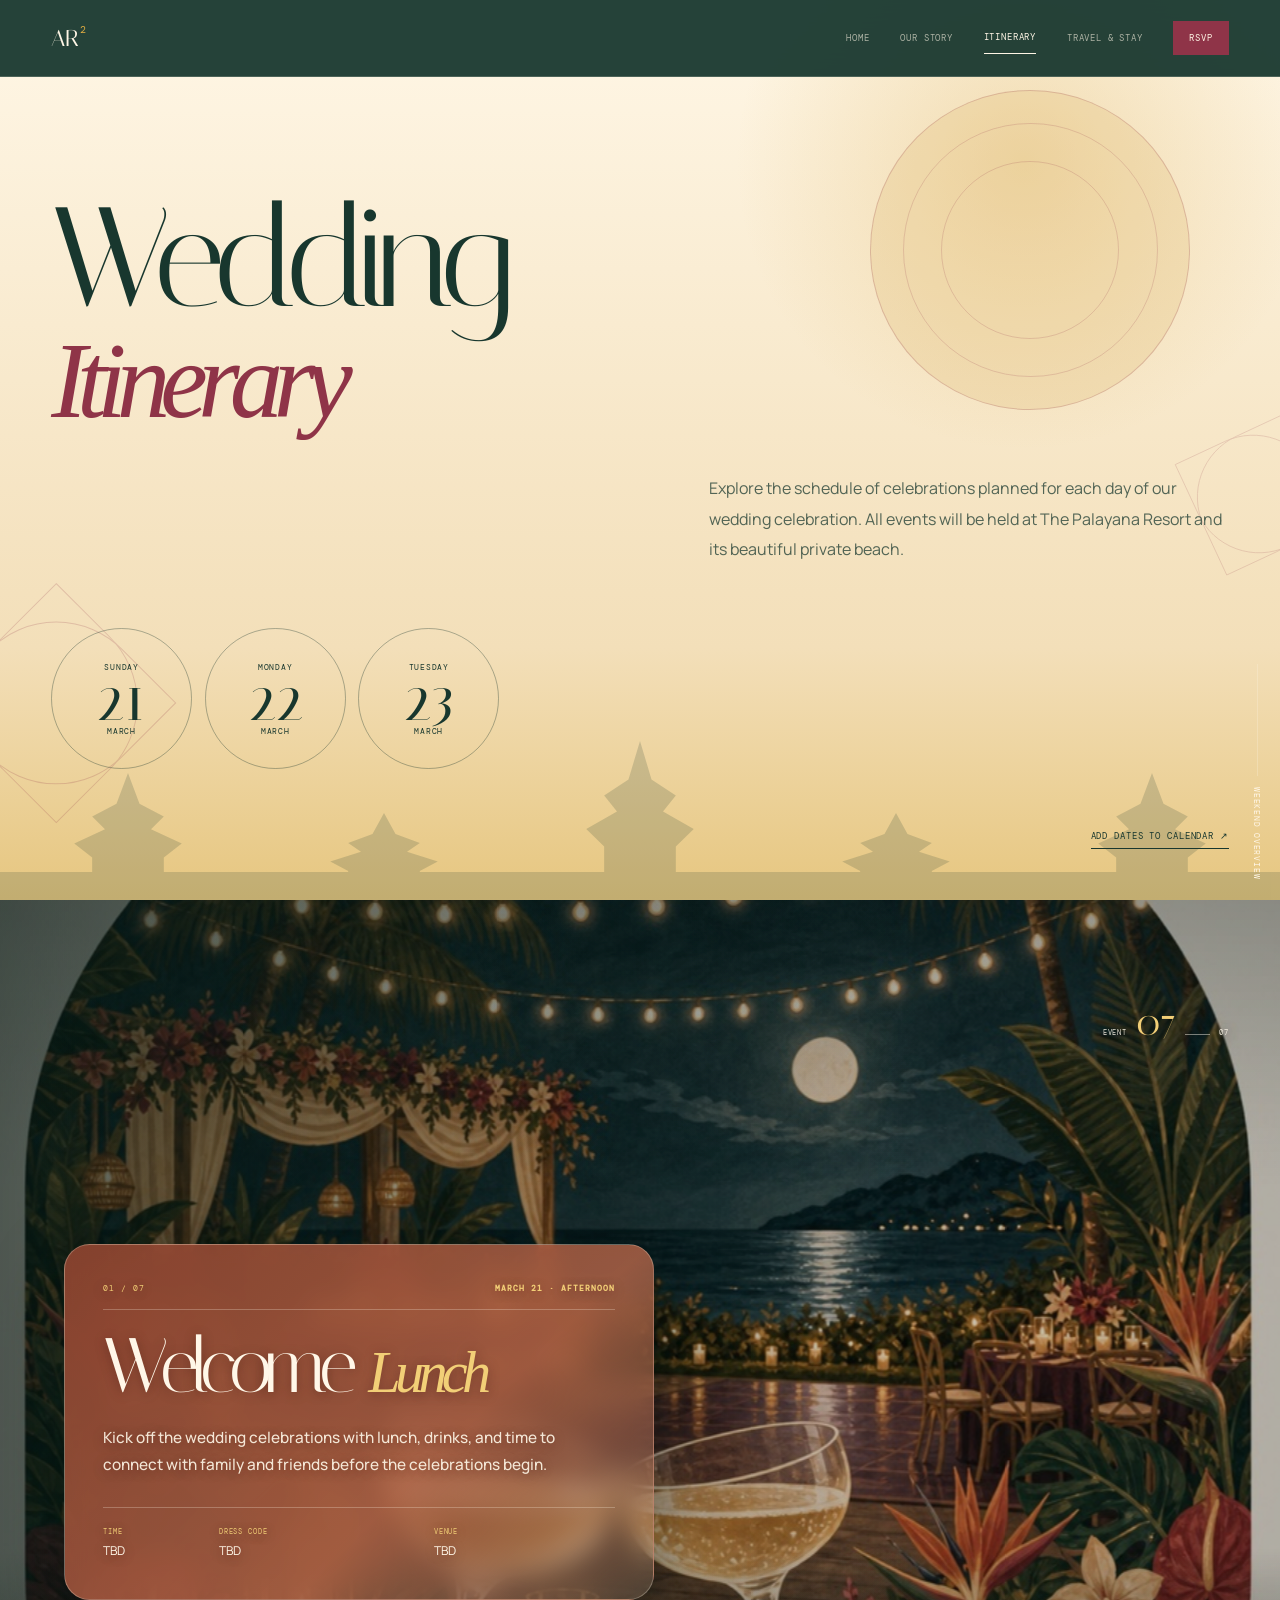
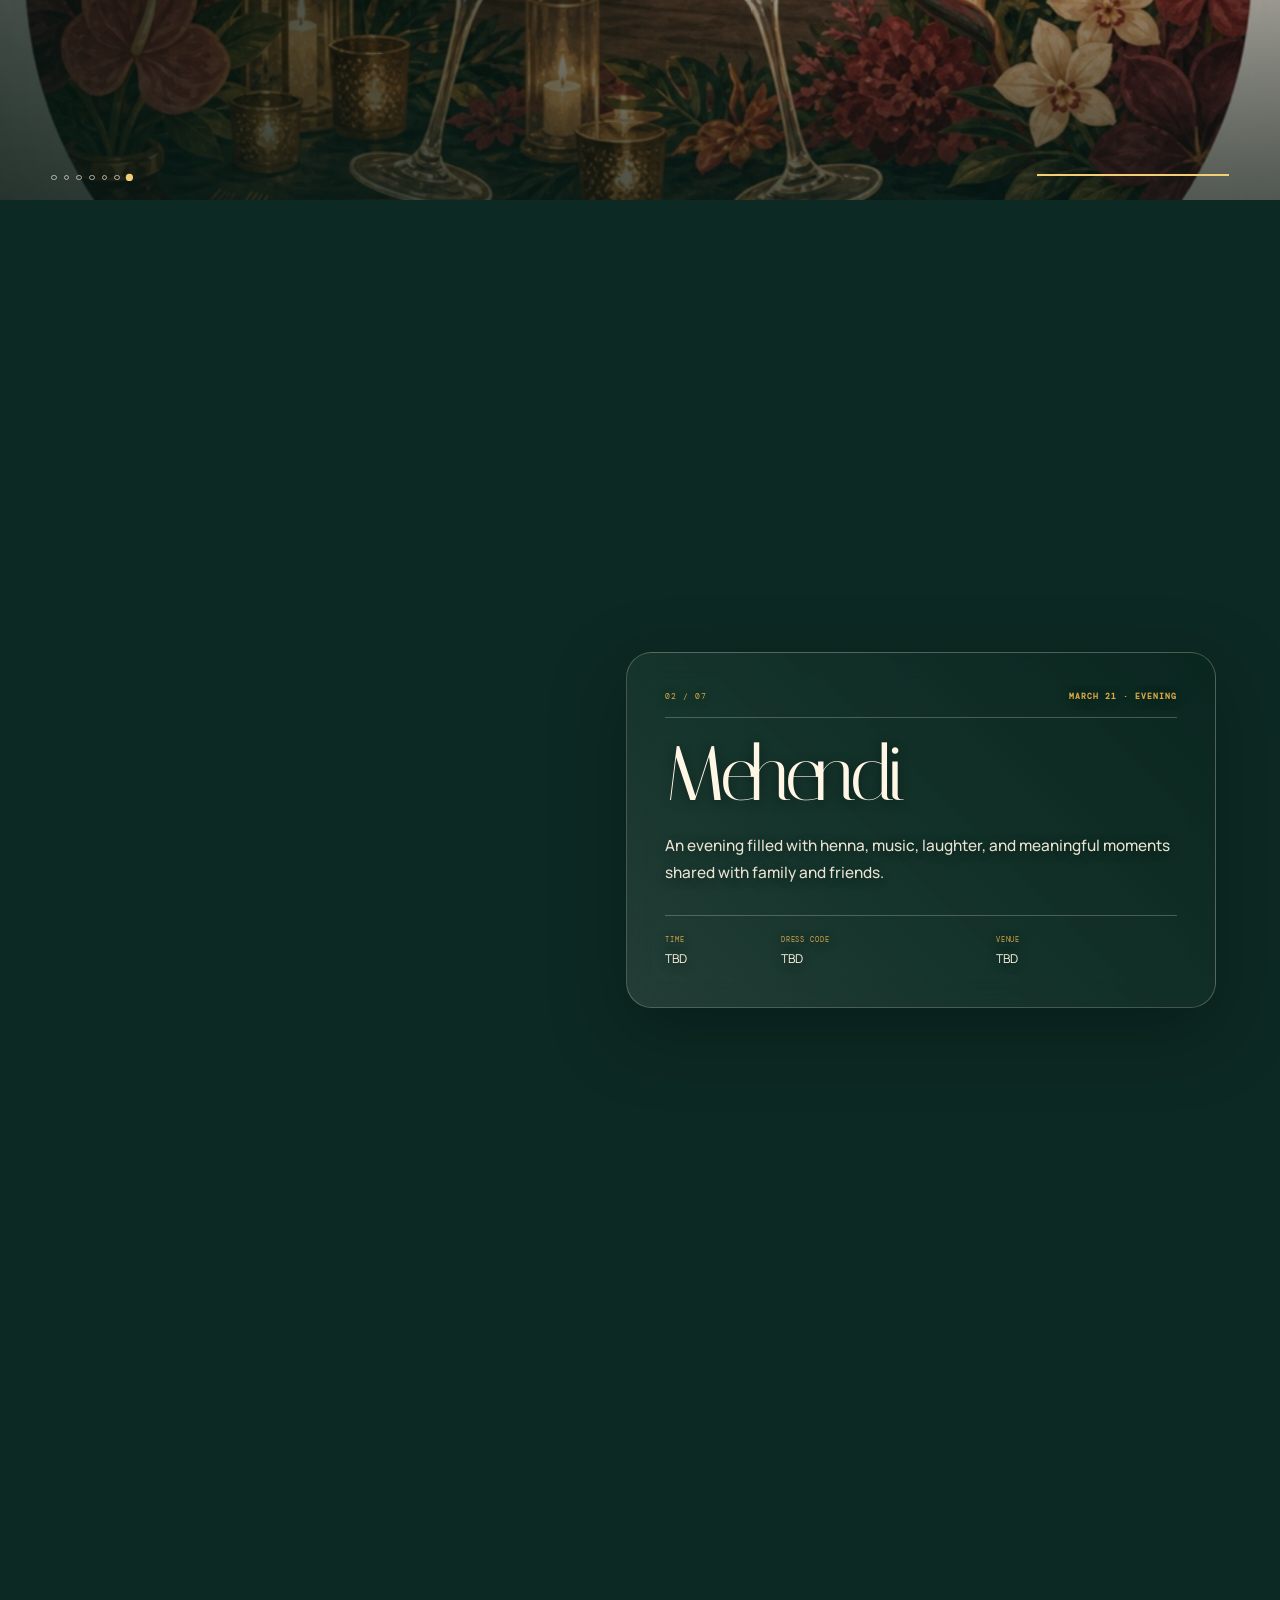
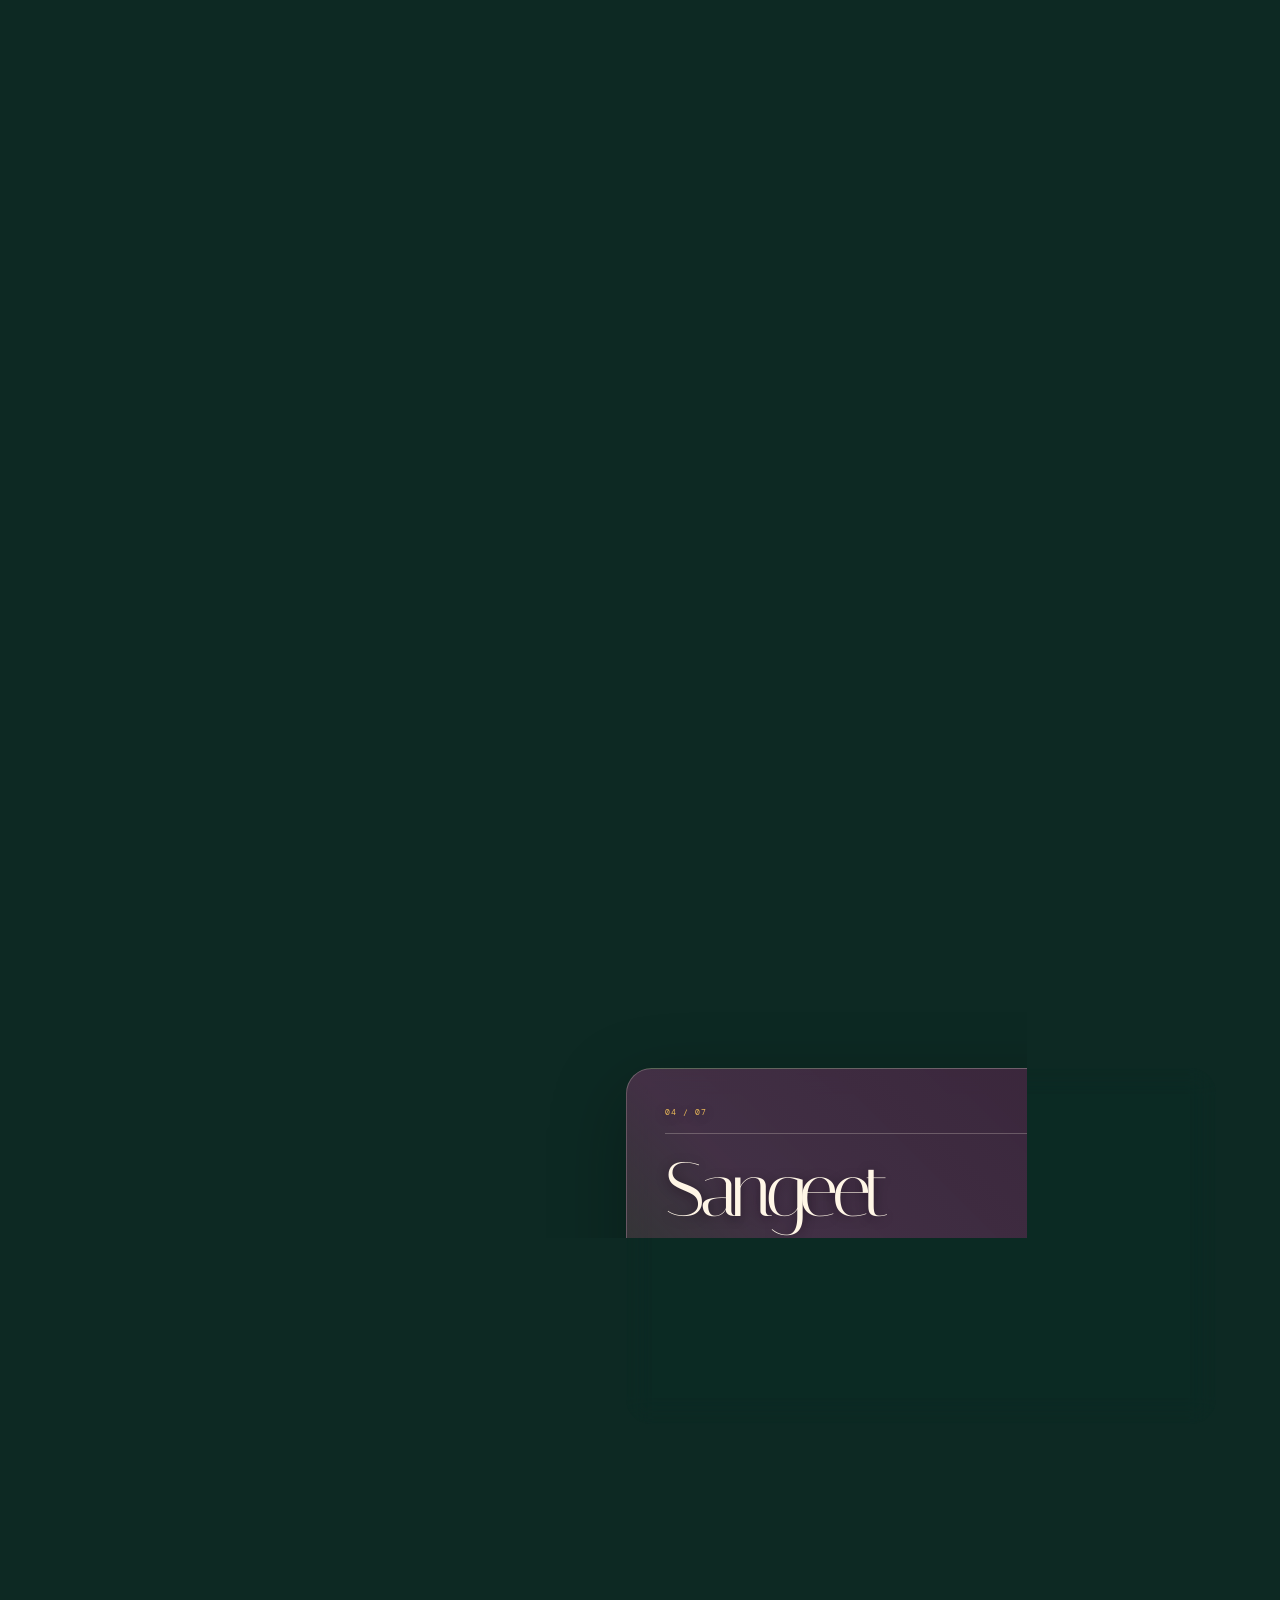
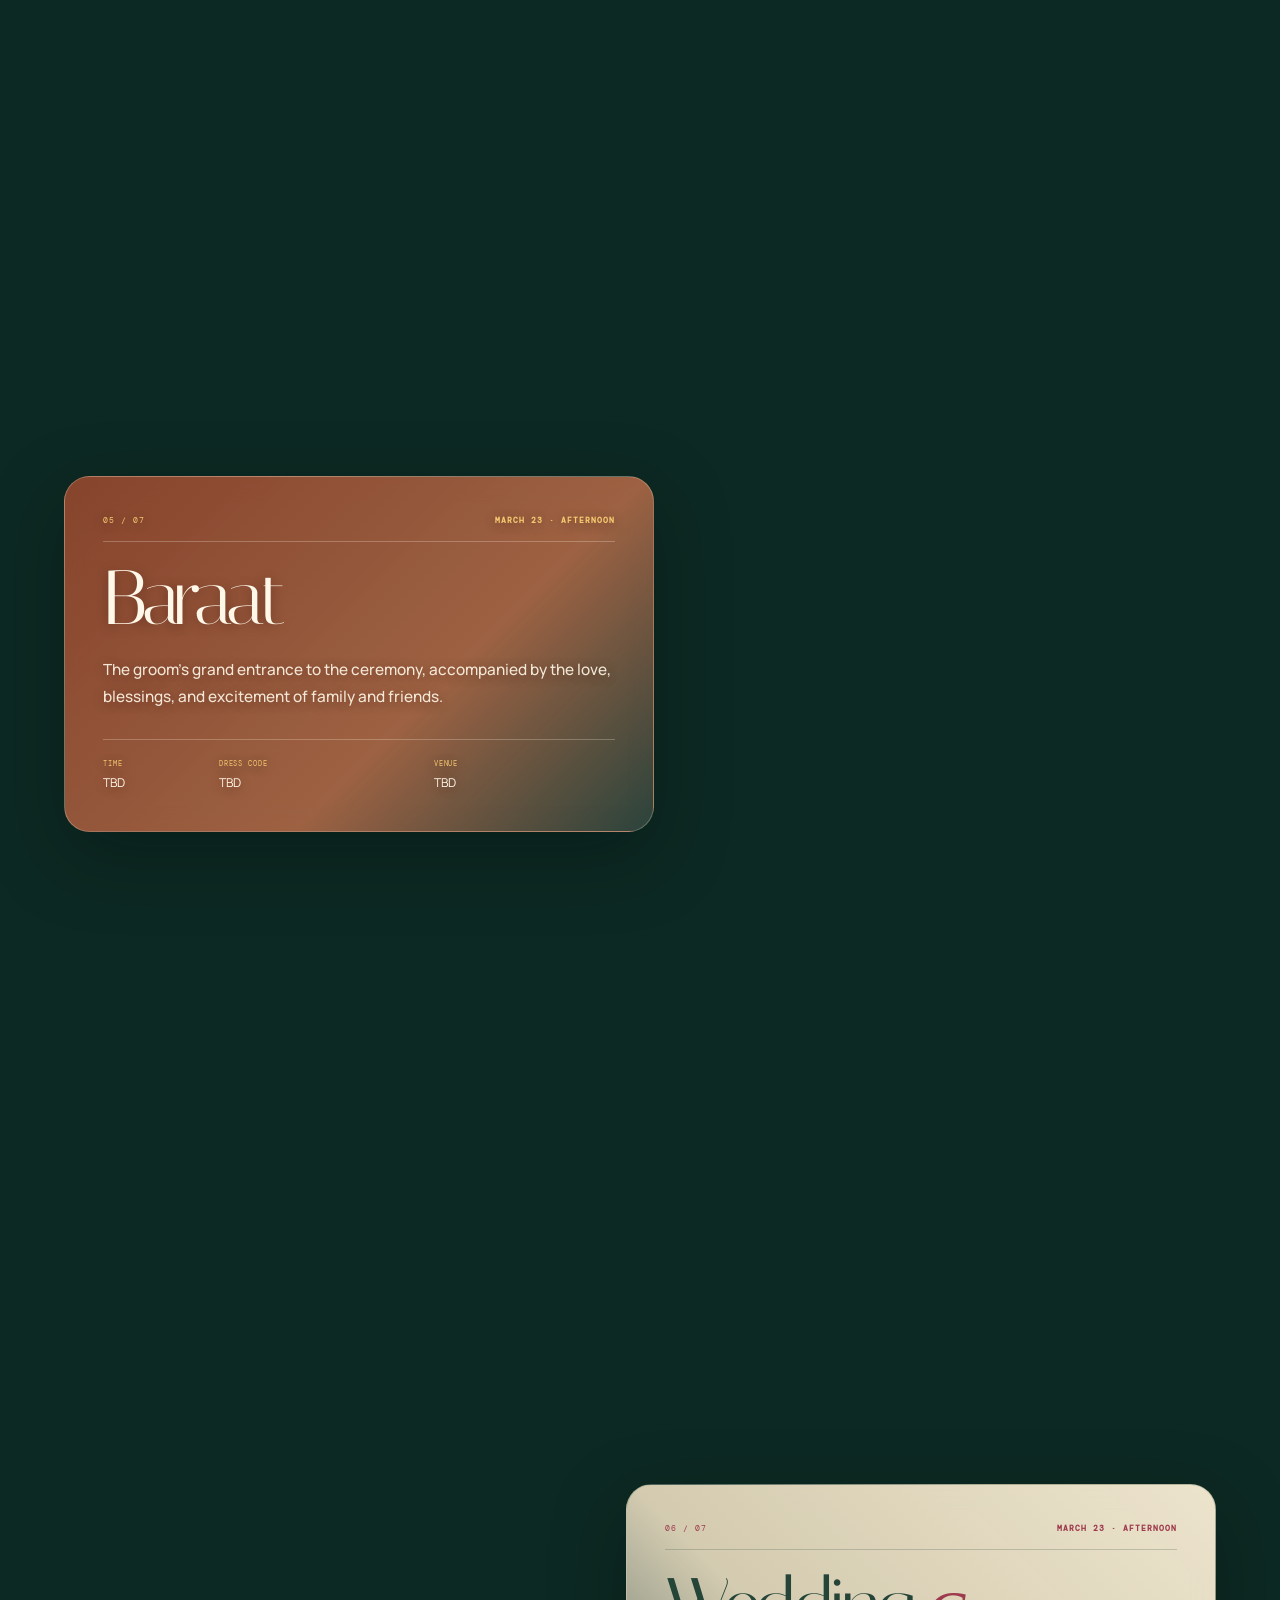
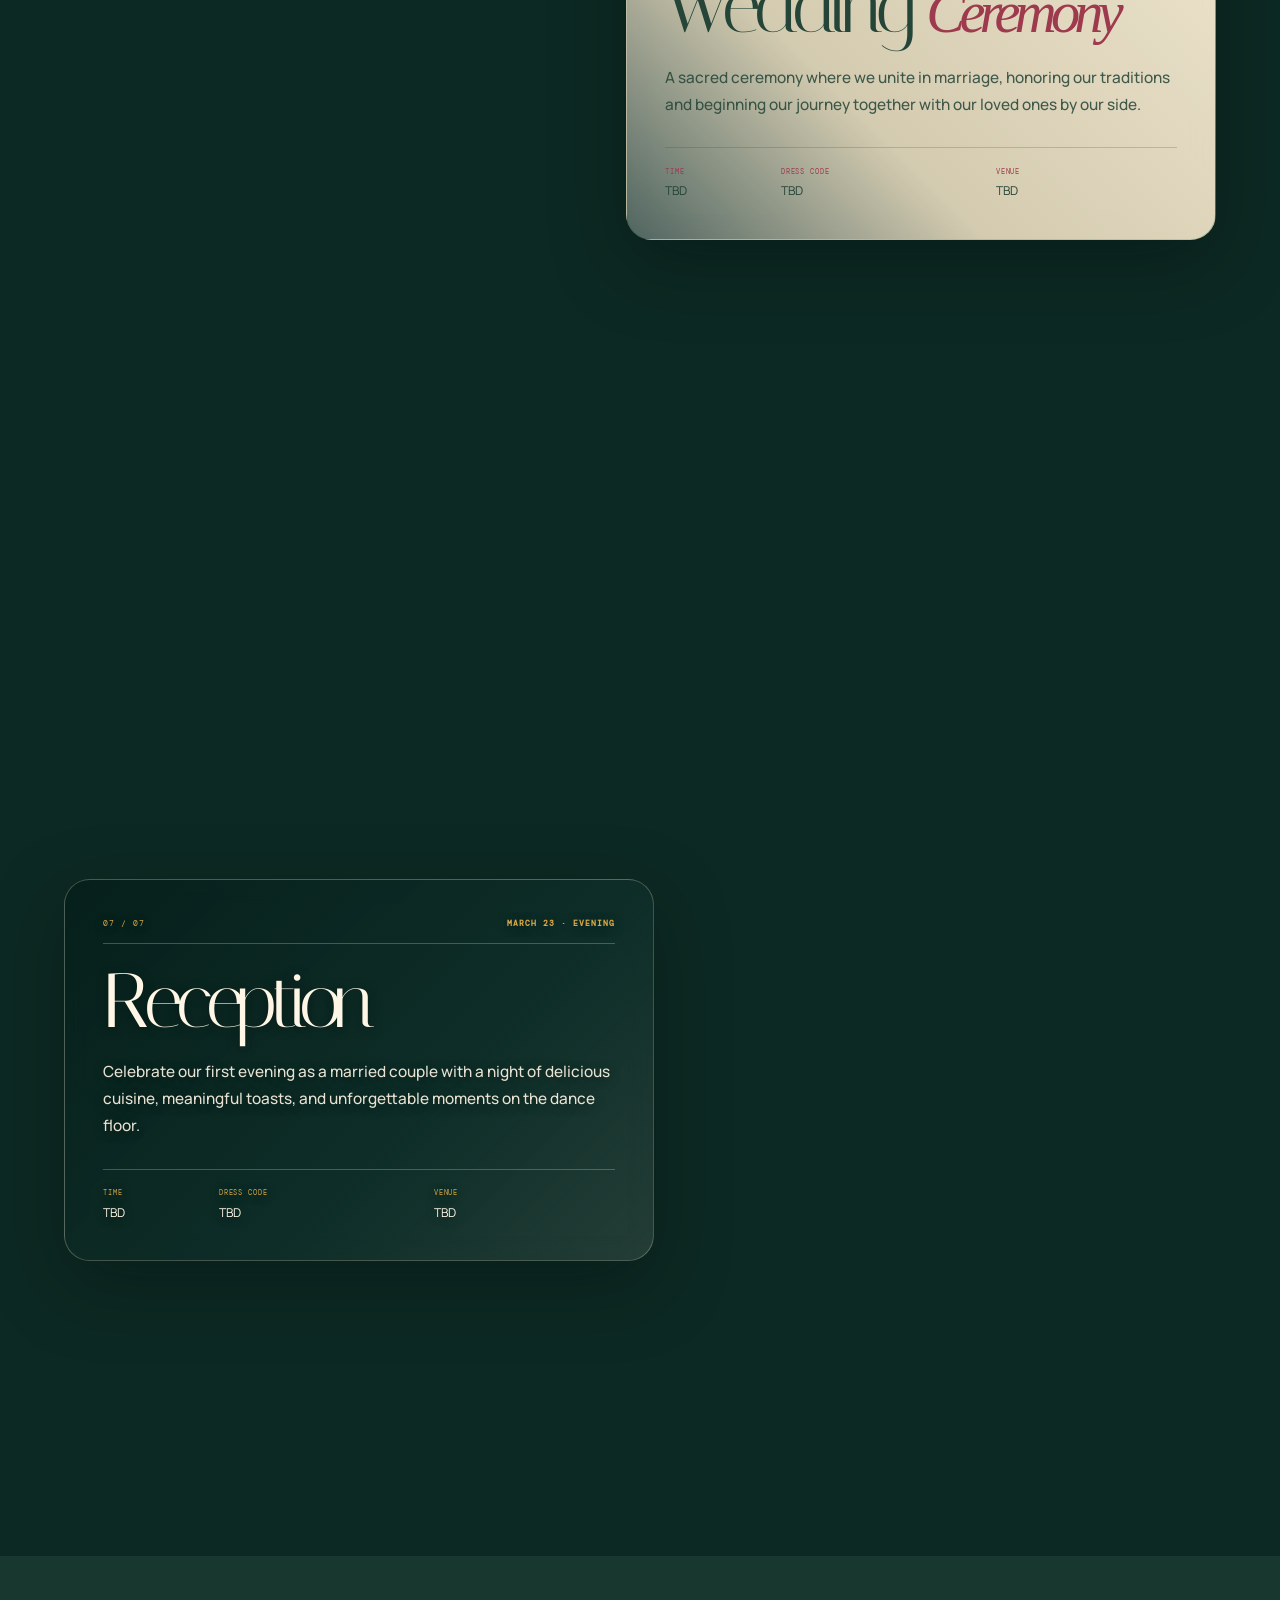
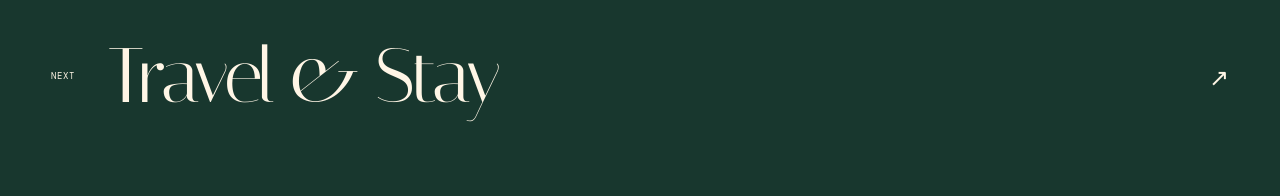
==== commit f8905ab2: "Restore cinematic itinerary transitions" ====
--- a/itinerary/index.html
+++ b/itinerary/index.html
@@ -15,8 +15,8 @@
       href="https://fonts.googleapis.com/css2?family=DM+Mono:wght@300;400&amp;family=Italiana&amp;family=Manrope:wght@400;500;600&amp;display=swap"
       rel="stylesheet"
     />
-    <link rel="stylesheet" href="styles.css?v=5" />
-    <script src="script.js?v=2" defer></script>
+    <link rel="stylesheet" href="styles.css?v=9" />
+    <script src="script.js?v=4" defer></script>
   </head>
   <body data-phase="overview">
     <header class="page-header">
@@ -32,6 +32,7 @@
       </button>
       <nav id="page-menu" data-menu aria-label="Wedding pages">
         <a href="../index.html">Home</a>
+        <a href="../index.html#story">Our Story</a>
         <a class="active" href="index.html">Itinerary</a>
         <a href="../travel/index.html">Travel &amp; Stay</a>
         <a class="nav-rsvp" href="../rsvp/index.html">RSVP</a>
@@ -70,219 +71,199 @@
         <small data-phase-label>Overview</small>
       </div>
 
-      <section class="event event-welcome" id="march-21" data-phase="afternoon" aria-labelledby="welcome-title">
-        <div class="event-glow" aria-hidden="true"></div>
-        <div class="event-shell">
-          <div class="event-visual reveal">
-            <img
-              class="event-illustration"
-              src="../assets/itinerary/welcome-lunch.jpg"
-              alt=""
-              width="900"
-              height="900"
-              loading="lazy"
-              decoding="async"
-            />
+      <section
+        class="itinerary-sequence"
+        data-itinerary-sequence
+        data-active-event="1"
+        aria-label="Wedding weekend events"
+      >
+        <div class="itinerary-backdrop" aria-hidden="true">
+          <figure class="event-backdrop is-active" data-event-backdrop="1">
+            <img src="../assets/itinerary/welcome-lunch.jpg" alt="" width="900" height="900" fetchpriority="high" decoding="async" />
+          </figure>
+          <figure class="event-backdrop" data-event-backdrop="2">
+            <img src="../assets/itinerary/mehendi.jpg" alt="" width="900" height="900" decoding="async" />
+          </figure>
+          <figure class="event-backdrop" data-event-backdrop="3">
+            <img src="../assets/itinerary/haldi.jpg" alt="" width="900" height="900" decoding="async" />
+          </figure>
+          <figure class="event-backdrop" data-event-backdrop="4">
+            <img src="../assets/itinerary/sangeet.jpg" alt="" width="900" height="900" decoding="async" />
+          </figure>
+          <figure class="event-backdrop" data-event-backdrop="5">
+            <img src="../assets/itinerary/baraat.jpg" alt="" width="900" height="900" decoding="async" />
+          </figure>
+          <figure class="event-backdrop" data-event-backdrop="6">
+            <img src="../assets/itinerary/wedding-ceremony.jpg" alt="" width="900" height="900" decoding="async" />
+          </figure>
+          <figure class="event-backdrop" data-event-backdrop="7">
+            <img src="../assets/itinerary/reception.jpg" alt="" width="900" height="900" decoding="async" />
+          </figure>
+
+          <div class="itinerary-wash"></div>
+          <div class="itinerary-scene-count">
+            <span>Event</span>
+            <strong data-scene-number>01</strong>
+            <i></i>
+            <small>07</small>
           </div>
-
-          <article class="event-copy reveal">
-            <p class="event-phase"><strong>March 21 · Afternoon</strong></p>
-            <h3 id="welcome-title">Welcome <em>Lunch</em></h3>
-            <p>
-              Kick off the wedding celebrations with lunch, drinks, and time to connect with family and friends before the celebrations begin.
-            </p>
-            <dl class="event-facts">
-              <div><dt>Time</dt><dd>TBD</dd></div>
-              <div><dt>Dress code</dt><dd>TBD</dd></div>
-              <div><dt>Venue</dt><dd>TBD</dd></div>
-            </dl>
-          </article>
-        </div>
-      </section>
-
-      <section class="event event-mehendi" data-phase="evening" aria-labelledby="mehendi-title">
-        <div class="night-sky" aria-hidden="true"><i></i><i></i><i></i><i></i><i></i></div>
-        <div class="event-shell">
-          <div class="event-visual reveal">
-            <img
-              class="event-illustration"
-              src="../assets/itinerary/mehendi.jpg"
-              alt=""
-              width="900"
-              height="900"
-              loading="lazy"
-              decoding="async"
-            />
+          <span class="itinerary-scene-progress"><i data-scene-progress></i></span>
+          <div class="itinerary-scene-dots">
+            <i class="active"></i><i></i><i></i><i></i><i></i><i></i><i></i>
           </div>
-
-          <article class="event-copy reveal">
-            <p class="event-phase"><strong>March 21 · Evening</strong></p>
-            <h3 id="mehendi-title">Mehendi</h3>
-            <p>
-              An evening filled with henna, music, laughter, and meaningful moments shared with family and friends.
-            </p>
-            <dl class="event-facts">
-              <div><dt>Time</dt><dd>TBD</dd></div>
-              <div><dt>Dress code</dt><dd>TBD</dd></div>
-              <div><dt>Venue</dt><dd>TBD</dd></div>
-            </dl>
-          </article>
-        </div>
-      </section>
-
-      <section class="event event-haldi" id="march-22" data-phase="morning" aria-labelledby="haldi-title">
-        <div class="event-glow" aria-hidden="true"></div>
-        <div class="event-shell">
-          <div class="event-visual reveal">
-            <img
-              class="event-illustration"
-              src="../assets/itinerary/haldi.jpg"
-              alt=""
-              width="900"
-              height="900"
-              loading="lazy"
-              decoding="async"
-            />
-          </div>
-
-          <article class="event-copy reveal">
-            <p class="event-phase"><strong></strong>March 22 · Morning</strong></p>
-            <h3 id="haldi-title">Haldi</h3>
-            <p>
-              Join us for a beautiful morning of blessings, turmeric, and cherished traditions as our families come together to celebrate this special ritual.
-            </p>
-            <dl class="event-facts">
-              <div><dt>Time</dt><dd>TBD</dd></div>
-              <div><dt>Dress code</dt><dd>TBD</dd></div>
-              <div><dt>Venue</dt><dd>TBD</dd></div>
-            </dl>
-          </article>
-        </div>
-      </section>
-
-      <section class="event event-sangeet" data-phase="night" aria-labelledby="sangeet-title">
-        <div class="night-sky" aria-hidden="true"><i></i><i></i><i></i><i></i><i></i></div>
-        <div class="event-shell">
-          <div class="event-visual reveal">
-            <img
-              class="event-illustration"
-              src="../assets/itinerary/sangeet.jpg"
-              alt=""
-              width="900"
-              height="900"
-              loading="lazy"
-              decoding="async"
-            />
-          </div>
-
-          <article class="event-copy reveal">
-            <p class="event-phase"><strong>March 22 · Evening</strong></p>
-            <h3 id="sangeet-title">Sangeet</h3>
-            <p>
-              Get ready for a night of spectacular performances, energetic dancing, and unforgettable memories as we celebrate together.
-            </p>
-            <dl class="event-facts">
-              <div><dt>Time</dt><dd>TBD</dd></div>
-              <div><dt>Dress code</dt><dd>TBD</dd></div>
-              <div><dt>Venue</dt><dd>TBD</dd></div>
-            </dl>
-          </article>
-        </div>
-      </section>
-
-      <section class="event event-baraat" id="march-23" data-phase="afternoon" aria-labelledby="baraat-title">
-        <div class="event-glow" aria-hidden="true"></div>
-        <div class="event-shell">
-          <div class="event-visual reveal">
-            <img
-              class="event-illustration"
-              src="../assets/itinerary/baraat.jpg"
-              alt=""
-              width="900"
-              height="900"
-              loading="lazy"
-              decoding="async"
-            />
-          </div>
-
-          <article class="event-copy reveal">
-            <p class="event-phase"><strong>March 23 · Afternoon</strong></p>
-            <h3 id="baraat-title">Baraat</h3>
-            <p>
-              The groom’s grand entrance to the ceremony, accompanied by the love, blessings, and excitement of family and friends.
-            </p>
-            <dl class="event-facts">
-              <div><dt>Time</dt><dd>TBD</dd></div>
-              <div><dt>Dress code</dt><dd>TBD</dd></div>
-              <div><dt>Venue</dt><dd>TBD</dd></div>
-            </dl>
-          </article>
-        </div>
-      </section>
-
-      <section class="event event-ceremony" data-phase="ceremony" aria-labelledby="ceremony-title">
-        <div class="ceremony-arch" aria-hidden="true"></div>
-        <div class="event-shell">
-          <div class="event-visual reveal">
-            <img
-              class="event-illustration"
-              src="../assets/itinerary/wedding-ceremony.jpg"
-              alt=""
-              width="900"
-              height="900"
-              loading="lazy"
-              decoding="async"
-            />
-          </div>
-
-          <article class="event-copy reveal">
-            <p class="event-phase"><strong>March 23 · Afternoon</strong></p>
-            <h3 id="ceremony-title">Wedding <em>Ceremony</em></h3>
-            <p>
-              A sacred ceremony where we unite in marriage, honoring our traditions and beginning our journey together with our loved ones by our side.
-            </p>
-            <dl class="event-facts">
-              <div><dt>Time</dt><dd>TBD</dd></div>
-              <div><dt>Dress code</dt><dd>TBD</dd></div>
-              <div><dt>Venue</dt><dd>TBD</dd></div>
-            </dl>
-          </article>
-        </div>
-      </section>
-
-      <section class="event event-reception" data-phase="night" aria-labelledby="reception-title">
-        <div class="night-sky" aria-hidden="true"><i></i><i></i><i></i><i></i><i></i></div>
-        <div class="event-shell">
-          <div class="event-visual reveal">
-            <img
-              class="event-illustration"
-              src="../assets/itinerary/reception.jpg"
-              alt=""
-              width="900"
-              height="900"
-              loading="lazy"
-              decoding="async"
-            />
-          </div>
-
-          <article class="event-copy reveal">
-            <p class="event-phase"><strong>March 23 · Evening</strong></p>
-            <h3 id="reception-title">Reception</h3>
-            <p>
-              Celebrate our first evening as a married couple with a night of delicious cuisine, meaningful toasts, and unforgettable moments on the dance floor.
-            </p>
-            <dl class="event-facts">
-              <div><dt>Time</dt><dd>TBD</dd></div>
-              <div><dt>Dress code</dt><dd>TBD</dd></div>
-              <div><dt>Venue</dt><dd>TBD</dd></div>
-            </dl>
-          </article>
+        </div>
+
+        <div class="event-chapters">
+          <section
+            class="event event-welcome"
+            id="march-21"
+            data-event-scene="1"
+            data-phase="afternoon"
+            aria-labelledby="welcome-title"
+          >
+            <article class="event-copy reveal">
+              <div class="event-kicker">
+                <span class="event-count">01 / 07</span>
+                <p class="event-phase"><strong>March 21 · Afternoon</strong></p>
+              </div>
+              <h3 id="welcome-title">Welcome <em>Lunch</em></h3>
+              <p>
+                Kick off the wedding celebrations with lunch, drinks, and time to connect with family and friends before the celebrations begin.
+              </p>
+              <dl class="event-facts">
+                <div><dt>Time</dt><dd>TBD</dd></div>
+                <div><dt>Dress code</dt><dd>TBD</dd></div>
+                <div><dt>Venue</dt><dd>TBD</dd></div>
+              </dl>
+            </article>
+          </section>
+
+          <section class="event event-mehendi" data-event-scene="2" data-phase="evening" aria-labelledby="mehendi-title">
+            <article class="event-copy reveal">
+              <div class="event-kicker">
+                <span class="event-count">02 / 07</span>
+                <p class="event-phase"><strong>March 21 · Evening</strong></p>
+              </div>
+              <h3 id="mehendi-title">Mehendi</h3>
+              <p>
+                An evening filled with henna, music, laughter, and meaningful moments shared with family and friends.
+              </p>
+              <dl class="event-facts">
+                <div><dt>Time</dt><dd>TBD</dd></div>
+                <div><dt>Dress code</dt><dd>TBD</dd></div>
+                <div><dt>Venue</dt><dd>TBD</dd></div>
+              </dl>
+            </article>
+          </section>
+
+          <section
+            class="event event-haldi"
+            id="march-22"
+            data-event-scene="3"
+            data-phase="morning"
+            aria-labelledby="haldi-title"
+          >
+            <article class="event-copy reveal">
+              <div class="event-kicker">
+                <span class="event-count">03 / 07</span>
+                <p class="event-phase"><strong>March 22 · Morning</strong></p>
+              </div>
+              <h3 id="haldi-title">Haldi</h3>
+              <p>
+                Join us for a beautiful morning of blessings, turmeric, and cherished traditions as our families come together to celebrate this special ritual.
+              </p>
+              <dl class="event-facts">
+                <div><dt>Time</dt><dd>TBD</dd></div>
+                <div><dt>Dress code</dt><dd>TBD</dd></div>
+                <div><dt>Venue</dt><dd>TBD</dd></div>
+              </dl>
+            </article>
+          </section>
+
+          <section class="event event-sangeet" data-event-scene="4" data-phase="night" aria-labelledby="sangeet-title">
+            <article class="event-copy reveal">
+              <div class="event-kicker">
+                <span class="event-count">04 / 07</span>
+                <p class="event-phase"><strong>March 22 · Evening</strong></p>
+              </div>
+              <h3 id="sangeet-title">Sangeet</h3>
+              <p>
+                Get ready for a night of spectacular performances, energetic dancing, and unforgettable memories as we celebrate together.
+              </p>
+              <dl class="event-facts">
+                <div><dt>Time</dt><dd>TBD</dd></div>
+                <div><dt>Dress code</dt><dd>TBD</dd></div>
+                <div><dt>Venue</dt><dd>TBD</dd></div>
+              </dl>
+            </article>
+          </section>
+
+          <section
+            class="event event-baraat"
+            id="march-23"
+            data-event-scene="5"
+            data-phase="afternoon"
+            aria-labelledby="baraat-title"
+          >
+            <article class="event-copy reveal">
+              <div class="event-kicker">
+                <span class="event-count">05 / 07</span>
+                <p class="event-phase"><strong>March 23 · Afternoon</strong></p>
+              </div>
+              <h3 id="baraat-title">Baraat</h3>
+              <p>
+                The groom’s grand entrance to the ceremony, accompanied by the love, blessings, and excitement of family and friends.
+              </p>
+              <dl class="event-facts">
+                <div><dt>Time</dt><dd>TBD</dd></div>
+                <div><dt>Dress code</dt><dd>TBD</dd></div>
+                <div><dt>Venue</dt><dd>TBD</dd></div>
+              </dl>
+            </article>
+          </section>
+
+          <section class="event event-ceremony" data-event-scene="6" data-phase="ceremony" aria-labelledby="ceremony-title">
+            <article class="event-copy reveal">
+              <div class="event-kicker">
+                <span class="event-count">06 / 07</span>
+                <p class="event-phase"><strong>March 23 · Afternoon</strong></p>
+              </div>
+              <h3 id="ceremony-title">Wedding <em>Ceremony</em></h3>
+              <p>
+                A sacred ceremony where we unite in marriage, honoring our traditions and beginning our journey together with our loved ones by our side.
+              </p>
+              <dl class="event-facts">
+                <div><dt>Time</dt><dd>TBD</dd></div>
+                <div><dt>Dress code</dt><dd>TBD</dd></div>
+                <div><dt>Venue</dt><dd>TBD</dd></div>
+              </dl>
+            </article>
+          </section>
+
+          <section class="event event-reception" data-event-scene="7" data-phase="night" aria-labelledby="reception-title">
+            <article class="event-copy reveal">
+              <div class="event-kicker">
+                <span class="event-count">07 / 07</span>
+                <p class="event-phase"><strong>March 23 · Evening</strong></p>
+              </div>
+              <h3 id="reception-title">Reception</h3>
+              <p>
+                Celebrate our first evening as a married couple with a night of delicious cuisine, meaningful toasts, and unforgettable moments on the dance floor.
+              </p>
+              <dl class="event-facts">
+                <div><dt>Time</dt><dd>TBD</dd></div>
+                <div><dt>Dress code</dt><dd>TBD</dd></div>
+                <div><dt>Venue</dt><dd>TBD</dd></div>
+              </dl>
+            </article>
+          </section>
         </div>
       </section>
 
       <a class="next-page" href="../travel/index.html">
         <span>Next</span>
         <strong>Travel &amp; Stay</strong>
+        <i>↗</i>
       </a>
     </main>
   </body>
--- a/itinerary/styles.css
+++ b/itinerary/styles.css
@@ -512,182 +512,252 @@
   transform: translateX(-50%);
 }
 
+.itinerary-sequence {
+  position: relative;
+  color: var(--paper);
+  background: #0d2923;
+  isolation: isolate;
+}
+
+.itinerary-backdrop {
+  position: sticky;
+  z-index: 0;
+  top: 0;
+  height: 100svh;
+  background: #0d2923;
+  overflow: hidden;
+}
+
+.event-backdrop,
+.event-backdrop img,
+.itinerary-wash {
+  position: absolute;
+  inset: 0;
+}
+
+.event-backdrop {
+  margin: 0;
+  opacity: 0;
+  overflow: hidden;
+  transform: scale(1.075);
+  transition:
+    opacity 1250ms ease,
+    transform 7s cubic-bezier(0.16, 1, 0.3, 1);
+  will-change: opacity, transform;
+}
+
+.event-backdrop.is-active {
+  opacity: 1;
+  transform: scale(1.018);
+}
+
+.event-backdrop img {
+  width: 100%;
+  height: 100%;
+  filter: saturate(0.88) contrast(0.95) brightness(0.96);
+  object-fit: cover;
+  object-position: center;
+}
+
+.event-backdrop::after {
+  position: absolute;
+  inset: 0;
+  background:
+    radial-gradient(circle at 50% 48%, transparent 26%, rgba(6, 20, 16, 0.12) 100%),
+    linear-gradient(180deg, rgba(6, 20, 16, 0.08), transparent 27%, transparent 72%, rgba(6, 20, 16, 0.3));
+  content: "";
+}
+
+.event-backdrop[data-event-backdrop="2"] img,
+.event-backdrop[data-event-backdrop="4"] img,
+.event-backdrop[data-event-backdrop="7"] img {
+  filter: saturate(0.92) contrast(0.98) brightness(0.82);
+}
+
+.itinerary-wash {
+  z-index: 2;
+  background:
+    linear-gradient(90deg, rgba(7, 25, 20, 0.58) 0%, rgba(7, 25, 20, 0.2) 44%, transparent 72%),
+    linear-gradient(180deg, rgba(7, 25, 20, 0.14), transparent 32%, transparent 72%, rgba(7, 25, 20, 0.36));
+  transition: background 1000ms ease;
+}
+
+.itinerary-sequence[data-active-event="2"] .itinerary-wash,
+.itinerary-sequence[data-active-event="4"] .itinerary-wash,
+.itinerary-sequence[data-active-event="6"] .itinerary-wash {
+  background:
+    linear-gradient(270deg, rgba(7, 25, 20, 0.62) 0%, rgba(7, 25, 20, 0.22) 44%, transparent 72%),
+    linear-gradient(180deg, rgba(7, 25, 20, 0.14), transparent 32%, transparent 72%, rgba(7, 25, 20, 0.36));
+}
+
+.event-chapters {
+  position: relative;
+  z-index: 3;
+  margin-top: -100svh;
+}
+
 .event {
-  --event-bg: var(--forest);
-  --event-fg: var(--paper);
-  --event-muted: rgba(255, 246, 230, 0.7);
-  --event-accent: var(--gold);
-  position: relative;
-  display: grid;
-  min-height: 0;
-  padding: clamp(4.5rem, 9vh, 7rem) var(--pad);
-  color: var(--event-fg);
-  background:
-    linear-gradient(30deg, transparent 49.5%, rgba(255, 255, 255, 0.025) 50%, transparent 50.5%),
-    linear-gradient(-30deg, transparent 49.5%, rgba(255, 255, 255, 0.025) 50%, transparent 50.5%),
-    var(--event-bg);
-  background-size: 4.5rem 4.5rem, 4.5rem 4.5rem, auto;
+  --event-accent: #f2cf77;
+  --panel-start: rgba(142, 68, 48, 0.92);
+  --panel-end: rgba(189, 105, 75, 0.78);
+  --panel-sheen: rgba(255, 246, 230, 0.13);
+  --panel-text: #fff7e8;
+  --panel-muted: rgba(255, 247, 232, 0.9);
+  --panel-line: rgba(255, 247, 232, 0.26);
+  --panel-shadow: 0 0.12rem 0.75rem rgba(63, 25, 18, 0.42);
+  position: relative;
+  display: flex;
+  min-height: 112svh;
+  padding: 14vh max(var(--pad), 5vw) 10vh;
   align-items: center;
-  isolation: isolate;
-  overflow: hidden;
+  justify-content: flex-start;
+}
+
+.event:nth-child(even) {
+  justify-content: flex-end;
 }
 
 .event[id] {
   scroll-margin-top: 4.8rem;
 }
 
-.event-welcome {
-  --event-bg: #bd694b;
-  --event-fg: #fff7e8;
-  --event-muted: rgba(255, 247, 232, 0.76);
-  --event-accent: #f2cf77;
-}
-
-.event-mehendi {
-  --event-bg: #18372e;
+.event-mehendi,
+.event-reception {
+  --panel-start: rgba(10, 38, 31, 0.93);
+  --panel-end: rgba(24, 55, 46, 0.8);
+  --panel-sheen: rgba(255, 246, 230, 0.1);
+  --panel-text: #fff6e6;
+  --panel-muted: rgba(255, 246, 230, 0.9);
+  --panel-line: rgba(255, 246, 230, 0.24);
+  --panel-shadow: 0 0.12rem 0.75rem rgba(4, 15, 12, 0.46);
   --event-accent: #d7a746;
 }
 
 .event-haldi {
-  --event-bg: #edc84f;
-  --event-fg: #2b2d20;
-  --event-muted: rgba(43, 45, 32, 0.74);
+  --panel-start: rgba(242, 209, 91, 0.94);
+  --panel-end: rgba(237, 200, 79, 0.82);
+  --panel-sheen: rgba(255, 247, 218, 0.3);
+  --panel-text: #2b2d20;
+  --panel-muted: rgba(43, 45, 32, 0.86);
+  --panel-line: rgba(43, 45, 32, 0.24);
+  --panel-shadow: none;
   --event-accent: #8f3448;
 }
 
 .event-sangeet {
-  --event-bg: #4f324d;
+  --panel-start: rgba(57, 34, 57, 0.94);
+  --panel-end: rgba(79, 50, 77, 0.82);
+  --panel-sheen: rgba(237, 187, 88, 0.12);
+  --panel-text: #fff6e6;
+  --panel-muted: rgba(255, 246, 230, 0.9);
+  --panel-line: rgba(255, 246, 230, 0.24);
+  --panel-shadow: 0 0.12rem 0.75rem rgba(18, 8, 18, 0.48);
   --event-accent: #edbb58;
 }
 
 .event-baraat {
-  --event-bg: #c2704b;
-  --event-fg: #fff7e8;
-  --event-muted: rgba(255, 247, 232, 0.76);
-  --event-accent: #f1ca66;
+  --panel-start: rgba(144, 70, 45, 0.93);
+  --panel-end: rgba(194, 112, 75, 0.8);
+  --panel-sheen: rgba(255, 247, 232, 0.13);
+  --panel-text: #fff7e8;
+  --panel-muted: rgba(255, 247, 232, 0.9);
+  --panel-line: rgba(255, 247, 232, 0.25);
+  --panel-shadow: 0 0.12rem 0.75rem rgba(63, 25, 18, 0.42);
+  --event-accent: #f5ca71;
 }
 
 .event-ceremony {
-  --event-bg: #f5e6c8;
-  --event-fg: #244538;
-  --event-muted: rgba(36, 69, 56, 0.72);
+  --panel-start: rgba(250, 238, 214, 0.95);
+  --panel-end: rgba(245, 230, 200, 0.86);
+  --panel-sheen: rgba(255, 255, 255, 0.28);
+  --panel-text: #244538;
+  --panel-muted: rgba(36, 69, 56, 0.86);
+  --panel-line: rgba(36, 69, 56, 0.22);
+  --panel-shadow: none;
   --event-accent: #9d3a4d;
 }
 
 .event-reception {
-  --event-bg: #102f2a;
-  --event-accent: #d7a746;
-}
-
-.event-shell {
-  position: relative;
-  z-index: 2;
-  display: grid;
-  width: min(1120px, 100%);
-  margin: 0 auto;
-  grid-template-columns: clamp(150px, 21vw, 250px) minmax(0, 680px);
-  align-items: start;
-  justify-content: center;
-  gap: clamp(2.5rem, 7vw, 7rem);
-}
-
-.event-count {
-  position: absolute;
-  z-index: 3;
-  top: clamp(2rem, 5vh, 3.5rem);
-  right: var(--pad);
+  --panel-start: rgba(6, 31, 26, 0.94);
+  --panel-end: rgba(16, 47, 42, 0.84);
+}
+
+.event-copy {
+  position: relative;
+  width: min(100%, 590px);
+  padding: clamp(1.4rem, 3vw, 2.5rem);
+  border: 1px solid var(--panel-line);
+  border-radius: clamp(1.15rem, 2vw, 1.75rem);
+  color: var(--panel-text);
+  background:
+    linear-gradient(135deg, var(--panel-start) 0%, var(--panel-end) 62%, var(--panel-sheen) 100%);
+  box-shadow: 0 1.5rem 4.5rem rgba(4, 15, 12, 0.36);
+  text-shadow: var(--panel-shadow);
+  backdrop-filter: blur(13px) saturate(1.08);
+}
+
+.event:nth-child(even) .event-copy {
+  background:
+    linear-gradient(225deg, var(--panel-start) 0%, var(--panel-end) 62%, var(--panel-sheen) 100%);
+}
+
+.event-kicker {
+  display: flex;
+  margin-bottom: clamp(1.15rem, 2.6vh, 1.8rem);
+  padding-bottom: 0.9rem;
+  border-bottom: 1px solid var(--panel-line);
+  align-items: center;
+  justify-content: space-between;
+  gap: 1rem;
+}
+
+.event-count,
+.event-phase {
+  margin: 0;
+  color: var(--event-accent);
   font-family: var(--mono);
-  font-size: 0.54rem;
+  font-size: 0.52rem;
   letter-spacing: 0.12em;
-}
-
-.event-visual {
-  position: relative;
-  display: grid;
-  margin: 0;
-  transform: rotate(-2deg);
-  place-items: center;
-}
-
-.event-visual::before {
-  position: absolute;
-  right: 8%;
-  bottom: 1.6rem;
-  left: 8%;
-  height: 1px;
-  background: color-mix(in srgb, var(--event-fg) 28%, transparent);
-  content: "";
-  transform: rotate(3deg);
-}
-
-.event-illustration {
-  display: block;
-  width: 100%;
-  height: auto;
-  aspect-ratio: 1;
-  border: 0;
-  border-radius: 0;
-  box-shadow: none;
-  filter: saturate(0.9) contrast(0.96);
-  -webkit-mask-image: radial-gradient(ellipse 78% 76% at center, #000 48%, transparent 88%);
-  mask-image: radial-gradient(ellipse 78% 76% at center, #000 48%, transparent 88%);
-  object-fit: cover;
-}
-
-.event-visual span {
-  position: relative;
-  margin-top: 0.8rem;
-  padding: 0;
-  color: var(--event-accent);
-  background: transparent;
-  font-family: var(--mono);
-  font-size: 0.48rem;
-  letter-spacing: 0.1em;
-  line-height: 1.5;
-  text-align: center;
   text-transform: uppercase;
 }
 
-.event-copy {
-  position: relative;
-  padding-right: clamp(0rem, 4vw, 3rem);
-}
-
 .event-phase {
-  color: var(--event-accent);
+  text-align: right;
 }
 
 .event h3 {
   max-width: 700px;
   margin: 0;
   font-family: var(--display);
-  font-size: clamp(3.2rem, 5.8vw, 5.2rem);
+  font-size: clamp(3.5rem, 6vw, 5.6rem);
   font-weight: 400;
   letter-spacing: -0.075em;
-  line-height: 0.92;
+  line-height: 0.88;
 }
 
 .event h3 em {
   color: var(--event-accent);
   font-family: Georgia, serif;
-  font-size: 0.74em;
+  font-size: 0.76em;
   font-weight: 400;
 }
 
 .event-copy > p:not(.event-phase) {
-  max-width: 600px;
-  margin: 1.5rem 0 2rem;
-  color: var(--event-muted);
+  max-width: 540px;
+  margin: 1.5rem 0 1.8rem;
+  color: var(--panel-muted);
+  font-size: clamp(0.92rem, 1.2vw, 1.04rem);
+  font-weight: 500;
   line-height: 1.75;
 }
 
 .event-facts {
   display: grid;
   margin: 0;
-  padding-top: 1.25rem;
-  border-top: 1px solid color-mix(in srgb, var(--event-fg) 26%, transparent);
+  padding-top: 1.15rem;
+  border-top: 1px solid var(--panel-line);
   grid-template-columns: 0.55fr 1.1fr 1fr;
-  gap: 1.1rem;
+  gap: 1rem;
 }
 
 .event-facts div {
@@ -695,121 +765,99 @@
 }
 
 .event-facts dt {
-  margin-bottom: 0.45rem;
+  margin-bottom: 0.42rem;
   color: var(--event-accent);
   font-family: var(--mono);
-  font-size: 0.48rem;
+  font-size: 0.46rem;
   letter-spacing: 0.12em;
   text-transform: uppercase;
 }
 
 .event-facts dd {
   margin: 0;
-  font-size: 0.73rem;
-  line-height: 1.55;
-}
-
-.event-glow {
-  position: absolute;
-  z-index: -1;
-  top: -12rem;
-  right: -10rem;
-  width: 37rem;
+  color: var(--panel-text);
+  font-size: 0.76rem;
+  line-height: 1.5;
+}
+
+.itinerary-scene-count {
+  position: absolute;
+  z-index: 4;
+  top: calc(4.8rem + 1.4rem);
+  right: var(--pad);
+  display: flex;
+  color: rgba(255, 248, 235, 0.9);
+  align-items: baseline;
+  gap: 0.55rem;
+  text-shadow: 0 0.12rem 0.75rem rgba(4, 15, 12, 0.7);
+}
+
+.itinerary-scene-count span,
+.itinerary-scene-count small {
+  font-family: var(--mono);
+  font-size: 0.45rem;
+  letter-spacing: 0.12em;
+  text-transform: uppercase;
+}
+
+.itinerary-scene-count strong {
+  color: #f2cf77;
+  font-family: var(--display);
+  font-size: 2.4rem;
+  font-weight: 400;
+}
+
+.itinerary-scene-count i {
+  width: 1.6rem;
+  height: 1px;
+  background: rgba(255, 248, 235, 0.46);
+}
+
+.itinerary-scene-progress {
+  position: absolute;
+  z-index: 4;
+  right: var(--pad);
+  bottom: 1.5rem;
+  display: block;
+  width: min(12rem, 28vw);
+  height: 2px;
+  background: rgba(255, 248, 235, 0.3);
+}
+
+.itinerary-scene-progress i {
+  display: block;
+  width: 100%;
+  height: 100%;
+  background: #f2cf77;
+  transform: scaleX(0.142857);
+  transform-origin: left;
+  transition: transform 900ms cubic-bezier(0.16, 1, 0.3, 1);
+}
+
+.itinerary-scene-dots {
+  position: absolute;
+  z-index: 4;
+  bottom: 1.25rem;
+  left: var(--pad);
+  display: flex;
+  gap: 0.45rem;
+}
+
+.itinerary-scene-dots i {
+  display: block;
+  width: 0.34rem;
   aspect-ratio: 1;
+  border: 1px solid rgba(255, 248, 235, 0.62);
   border-radius: 50%;
-  background: radial-gradient(circle, color-mix(in srgb, var(--event-accent) 35%, transparent), transparent 70%);
-  opacity: 0.7;
-}
-
-.night-sky {
-  position: absolute;
-  z-index: -1;
-  inset: 0;
-  overflow: hidden;
-}
-
-.night-sky::before {
-  position: absolute;
-  top: 12%;
-  right: 10%;
-  width: 7rem;
-  aspect-ratio: 1;
-  border: 1px solid rgba(255, 246, 230, 0.2);
-  border-radius: 50%;
-  box-shadow: -1.2rem 0 0 -0.1rem var(--event-bg);
-  content: "";
-}
-
-.night-sky i {
-  position: absolute;
-  width: 0.35rem;
-  aspect-ratio: 1;
-  border-radius: 50%;
-  background: var(--event-accent);
-  box-shadow: 0 0 1.2rem var(--event-accent);
-}
-
-.night-sky i:nth-child(1) {
-  top: 16%;
-  left: 12%;
-}
-
-.night-sky i:nth-child(2) {
-  top: 29%;
-  left: 43%;
-  transform: scale(0.55);
-}
-
-.night-sky i:nth-child(3) {
-  top: 68%;
-  right: 18%;
-  transform: scale(0.75);
-}
-
-.night-sky i:nth-child(4) {
-  bottom: 12%;
-  left: 27%;
-  transform: scale(0.4);
-}
-
-.night-sky i:nth-child(5) {
-  top: 45%;
-  right: 7%;
-  transform: scale(0.45);
-}
-
-.ceremony-arch {
-  position: absolute;
-  z-index: -1;
-  top: 4%;
-  left: 50%;
-  width: min(54rem, 70vw);
-  height: 78%;
-  border: 1px solid rgba(157, 58, 77, 0.17);
-  border-bottom: 0;
-  border-radius: 50% 50% 0 0;
-  transform: translateX(-50%);
-}
-
-.ceremony-arch::before,
-.ceremony-arch::after {
-  position: absolute;
-  bottom: -2rem;
-  width: 15rem;
-  height: 15rem;
-  border: 1px solid rgba(157, 58, 77, 0.14);
-  border-radius: 55% 0 55% 0;
-  content: "";
-}
-
-.ceremony-arch::before {
-  left: -8rem;
-  transform: rotate(35deg);
-}
-
-.ceremony-arch::after {
-  right: -8rem;
-  transform: rotate(215deg);
+  transition:
+    background 500ms ease,
+    transform 500ms ease;
+}
+
+.itinerary-scene-dots i.active {
+  border-color: #f2cf77;
+  background: #f2cf77;
+  transform: scale(1.45);
 }
 
 .weekend-close {
@@ -886,13 +934,13 @@
 }
 
 @media (max-width: 900px) {
-  .event-shell {
-    grid-template-columns: minmax(130px, 190px) minmax(0, 1fr);
-    gap: clamp(2rem, 6vw, 4rem);
-  }
-
-  .event h3 {
-    font-size: clamp(3rem, 7vw, 4.6rem);
+  .event {
+    padding-right: clamp(1.2rem, 5vw, 3rem);
+    padding-left: clamp(1.2rem, 5vw, 3rem);
+  }
+
+  .event-copy {
+    width: min(100%, 540px);
   }
 }
 
@@ -1038,12 +1086,7 @@
   }
 
   .journey-meter {
-    right: 0.55rem;
-    bottom: 0.8rem;
-  }
-
-  .journey-track {
-    height: 4.5rem;
+    display: none;
   }
 
   .day-chapter {
@@ -1079,70 +1122,103 @@
   }
 
   .event {
-    min-height: auto;
-    padding: 4.5rem 1.2rem;
+    min-height: 118svh;
+    padding: 15vh 1rem 6vh;
+    align-items: flex-end;
+    justify-content: flex-end;
+  }
+
+  .event:nth-child(even) {
+    justify-content: flex-end;
   }
 
   .event[id] {
     scroll-margin-top: 4.2rem;
   }
 
-  .event-shell {
-    grid-template-columns: clamp(82px, 27vw, 112px) minmax(0, 1fr);
-    gap: clamp(1.25rem, 5vw, 2rem);
-  }
-
-  .event-visual {
+  .event-copy,
+  .event:nth-child(even) .event-copy {
     width: 100%;
-    margin-top: 0.6rem;
-  }
-
-  .event-visual span {
-    margin-top: 0.45rem;
+    padding: 1.15rem;
+    border-radius: 1.15rem;
+    background:
+      linear-gradient(150deg, var(--panel-start) 0%, var(--panel-end) 64%, var(--panel-sheen) 100%);
+    backdrop-filter: blur(10px) saturate(1.06);
+  }
+
+  .event-kicker {
+    margin-bottom: 0.9rem;
+    padding-bottom: 0.7rem;
+  }
+
+  .event-count,
+  .event-phase {
+    font-size: 0.44rem;
+  }
+
+  .event h3 {
+    font-size: clamp(2.8rem, 13vw, 4rem);
+    letter-spacing: -0.065em;
+  }
+
+  .event-copy > p:not(.event-phase) {
+    margin: 1rem 0 1.15rem;
+    font-size: 0.84rem;
+    line-height: 1.62;
+  }
+
+  .event-facts {
+    padding-top: 0.85rem;
+    grid-template-columns: 0.65fr 1fr 0.8fr;
+    gap: 0.6rem;
+  }
+
+  .event-facts dt {
     font-size: 0.4rem;
   }
 
-  .event-count {
-    top: 1.6rem;
-  }
-
-  .event h3 {
-    font-size: clamp(2.5rem, 11vw, 3.6rem);
-    letter-spacing: -0.06em;
-  }
-
-  .event-copy > p:not(.event-phase) {
-    margin: 1.2rem 0 1.5rem;
-    font-size: 0.82rem;
-    line-height: 1.7;
-  }
-
-  .event-copy {
-    padding-right: 0;
-  }
-
-  .event-facts {
-    grid-template-columns: 1fr;
-    gap: 0.75rem;
-  }
-
-  .event-facts div {
-    display: grid;
-    grid-template-columns: 4.5rem 1fr;
-    align-items: baseline;
-    gap: 0.65rem;
-  }
-
-  .event-facts dt {
-    margin: 0;
-  }
-
   .event-facts dd {
-    font-size: 0.69rem;
-  }
-
-  .ceremony-arch {
-    width: 125vw;
+    font-size: 0.67rem;
+  }
+
+  .itinerary-wash,
+  .itinerary-sequence[data-active-event="2"] .itinerary-wash,
+  .itinerary-sequence[data-active-event="4"] .itinerary-wash,
+  .itinerary-sequence[data-active-event="6"] .itinerary-wash {
+    background:
+      linear-gradient(180deg, rgba(6, 21, 17, 0.03) 0%, rgba(6, 21, 17, 0.08) 42%, rgba(6, 21, 17, 0.4) 72%, rgba(6, 21, 17, 0.74) 100%);
+  }
+
+  .event-backdrop {
+    transform: scale(1.11);
+  }
+
+  .event-backdrop.is-active {
+    transform: scale(1.035);
+  }
+
+  .itinerary-scene-count {
+    top: calc(4.2rem + 0.85rem);
+    right: 1rem;
+  }
+
+  .itinerary-scene-count span {
+    display: none;
+  }
+
+  .itinerary-scene-count strong {
+    font-size: 1.85rem;
+  }
+
+  .itinerary-scene-progress {
+    right: 1rem;
+    bottom: 0.8rem;
+    width: 7rem;
+  }
+
+  .itinerary-scene-dots {
+    bottom: 0.62rem;
+    left: 1rem;
   }
 
   .weekend-close {
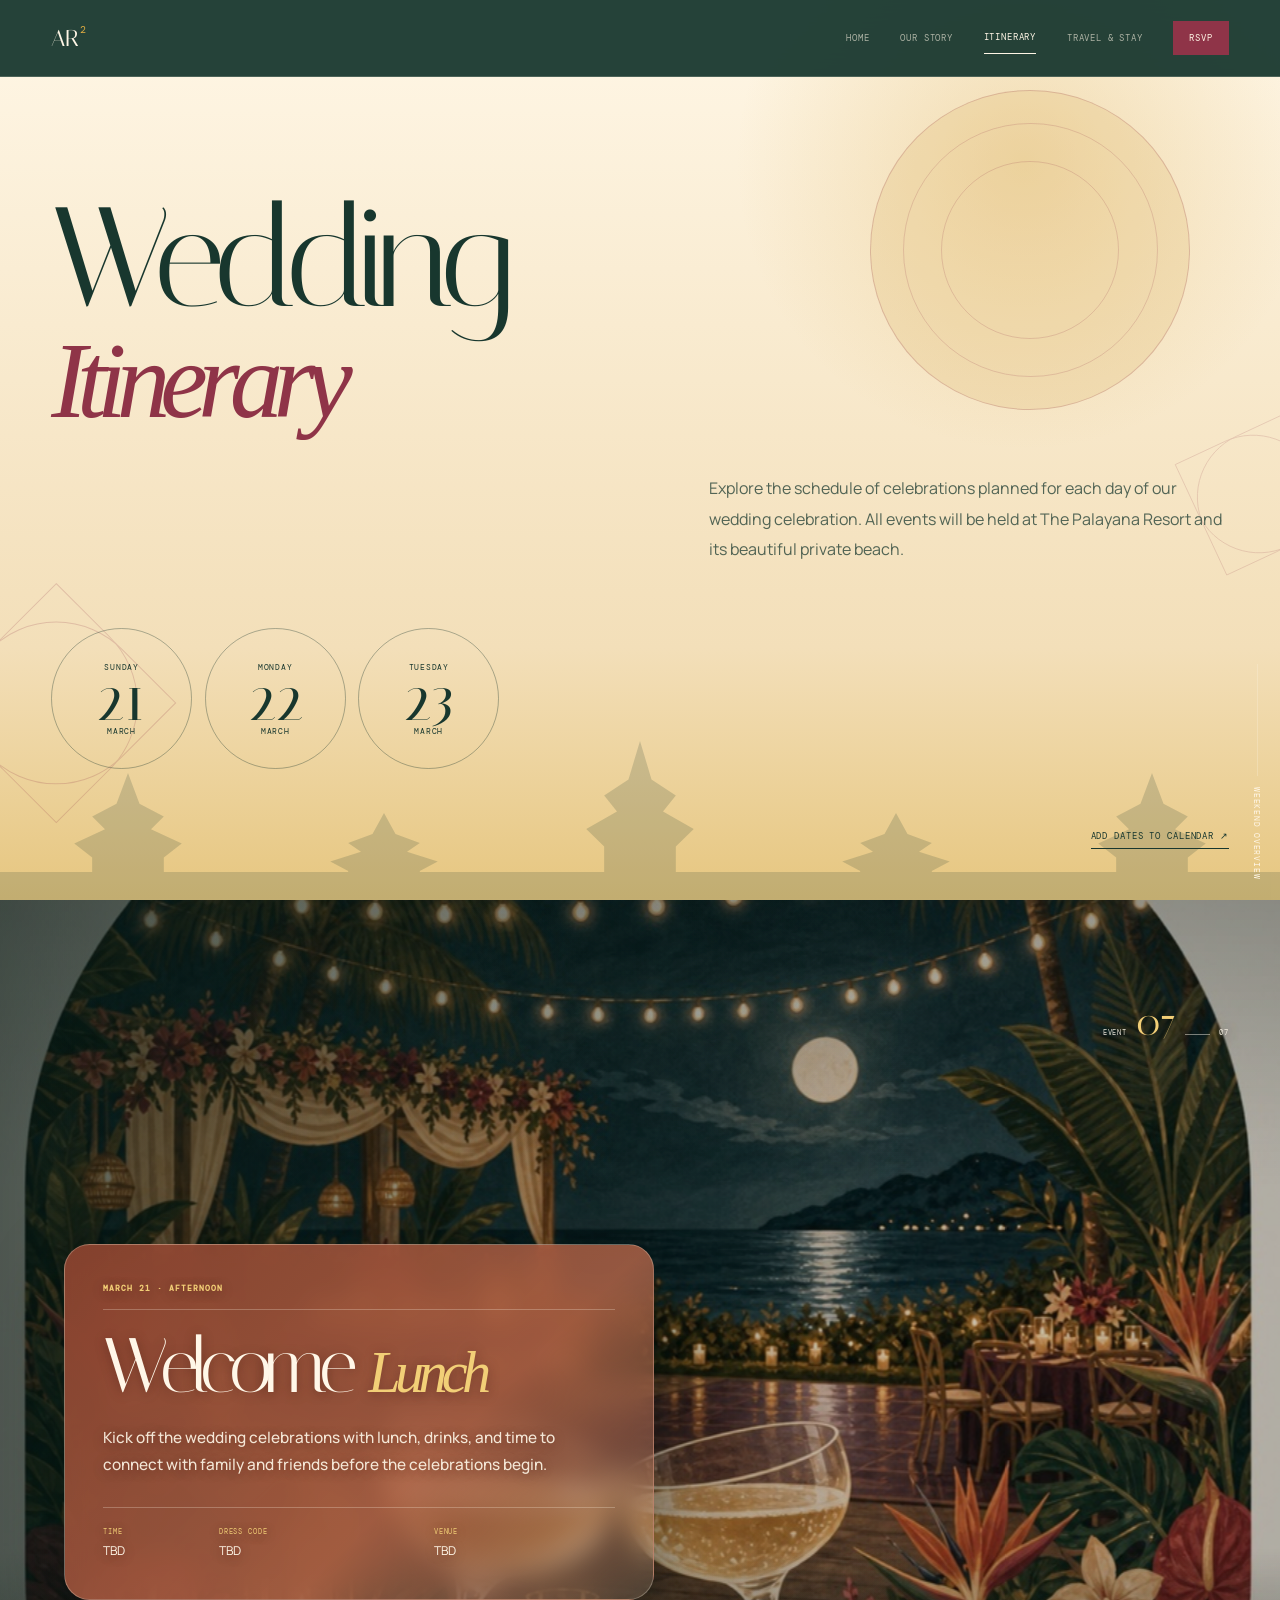
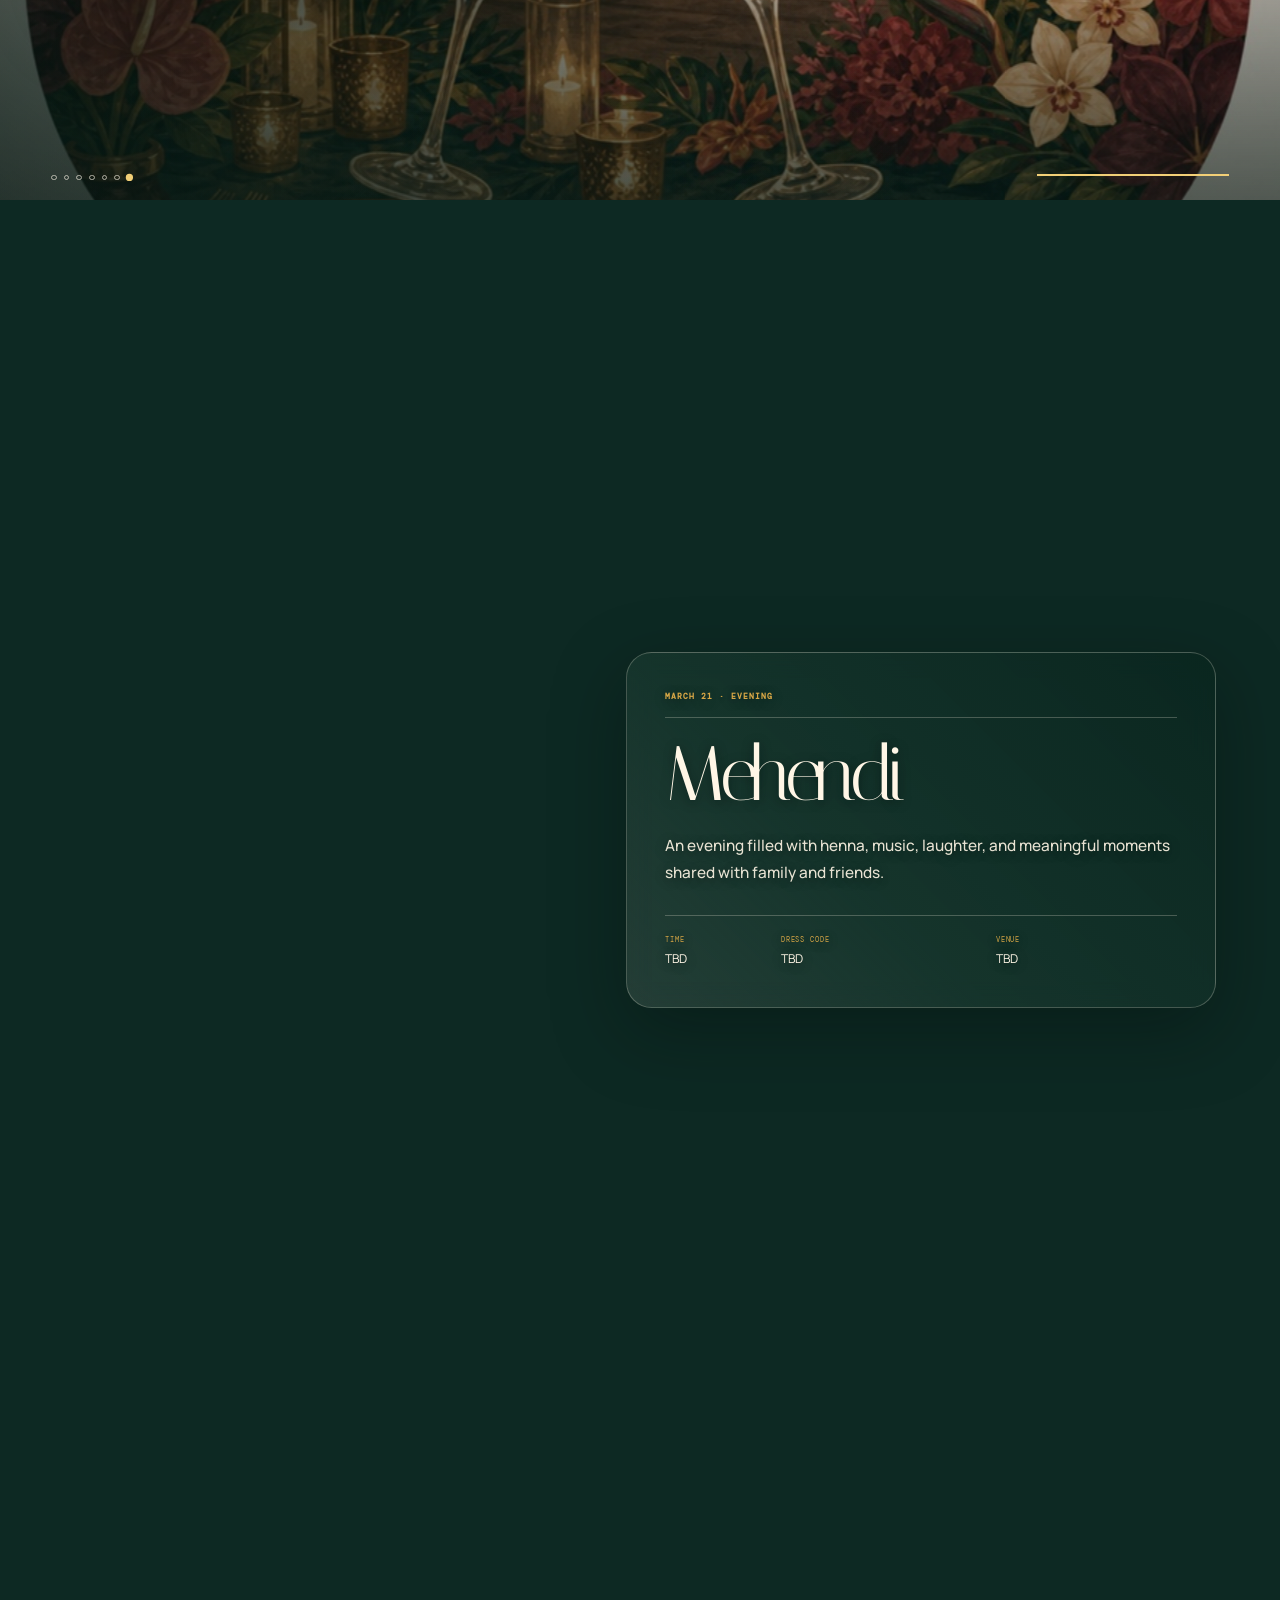
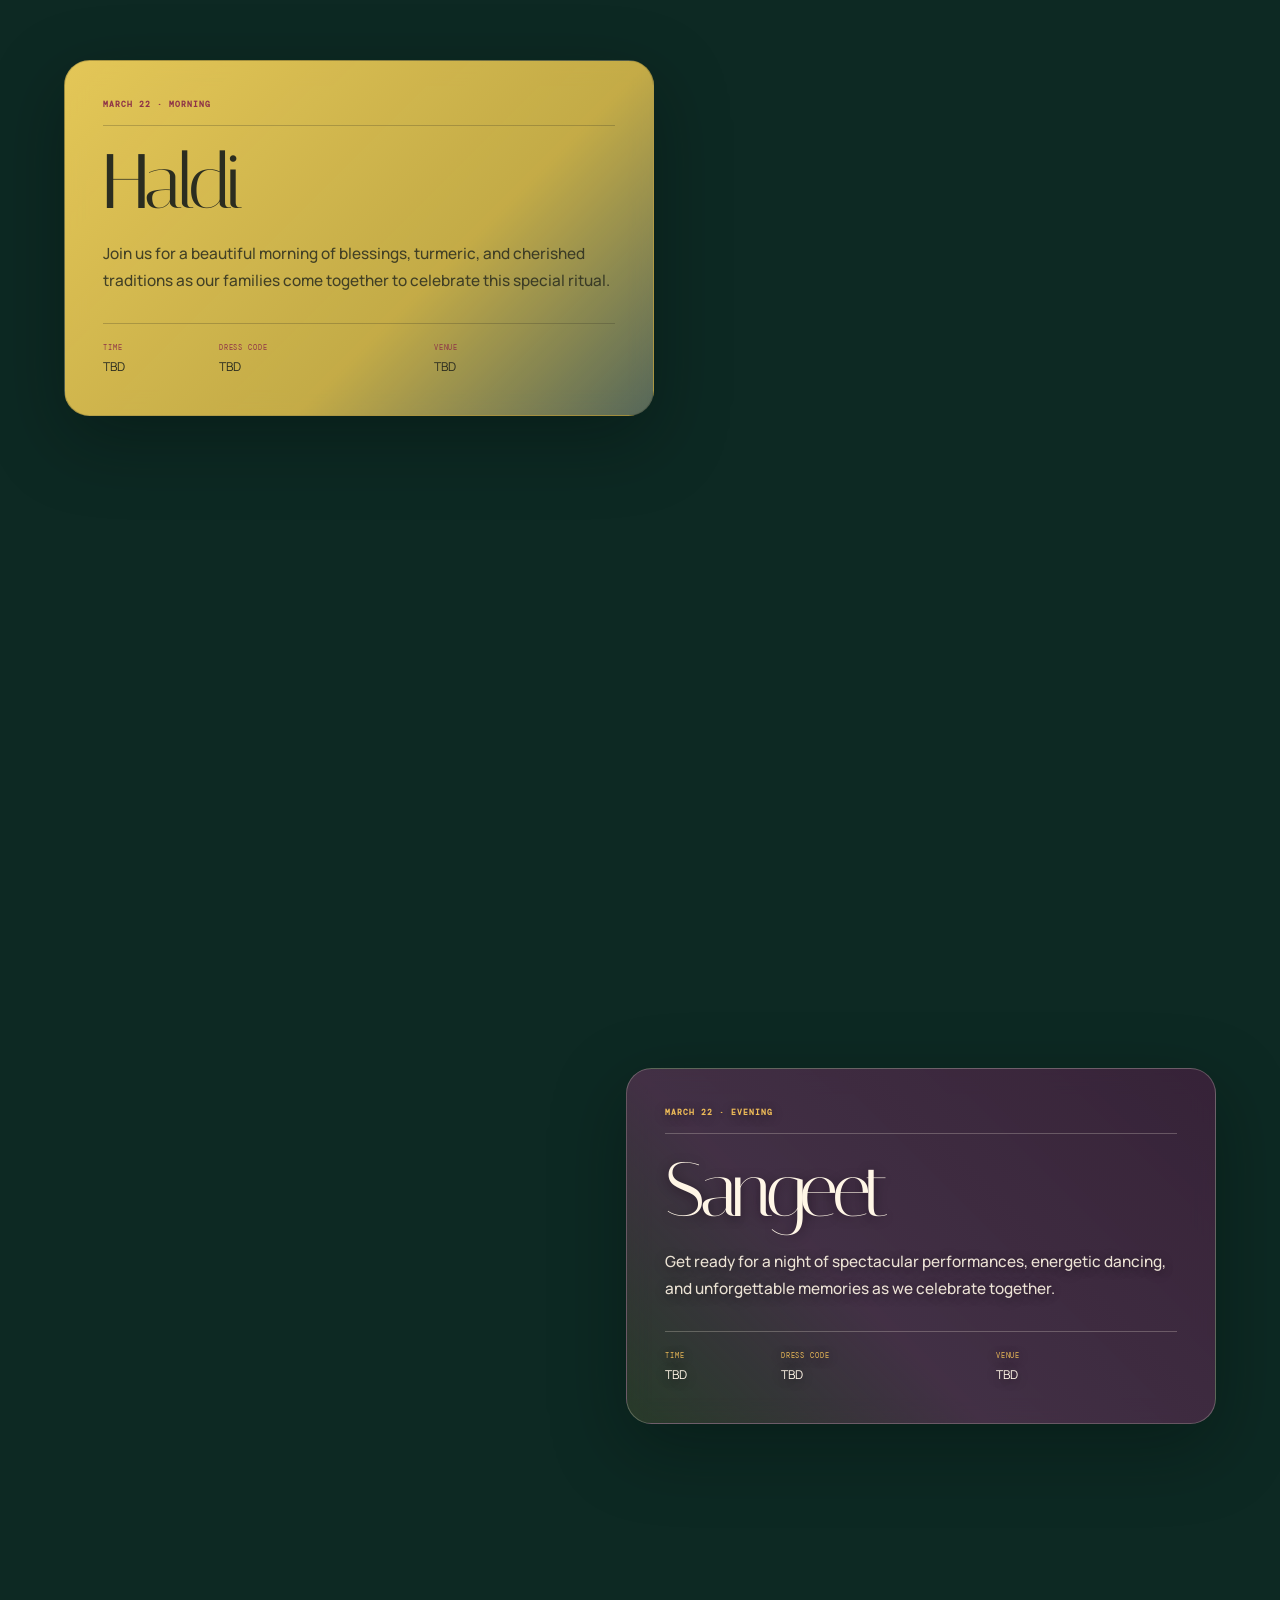
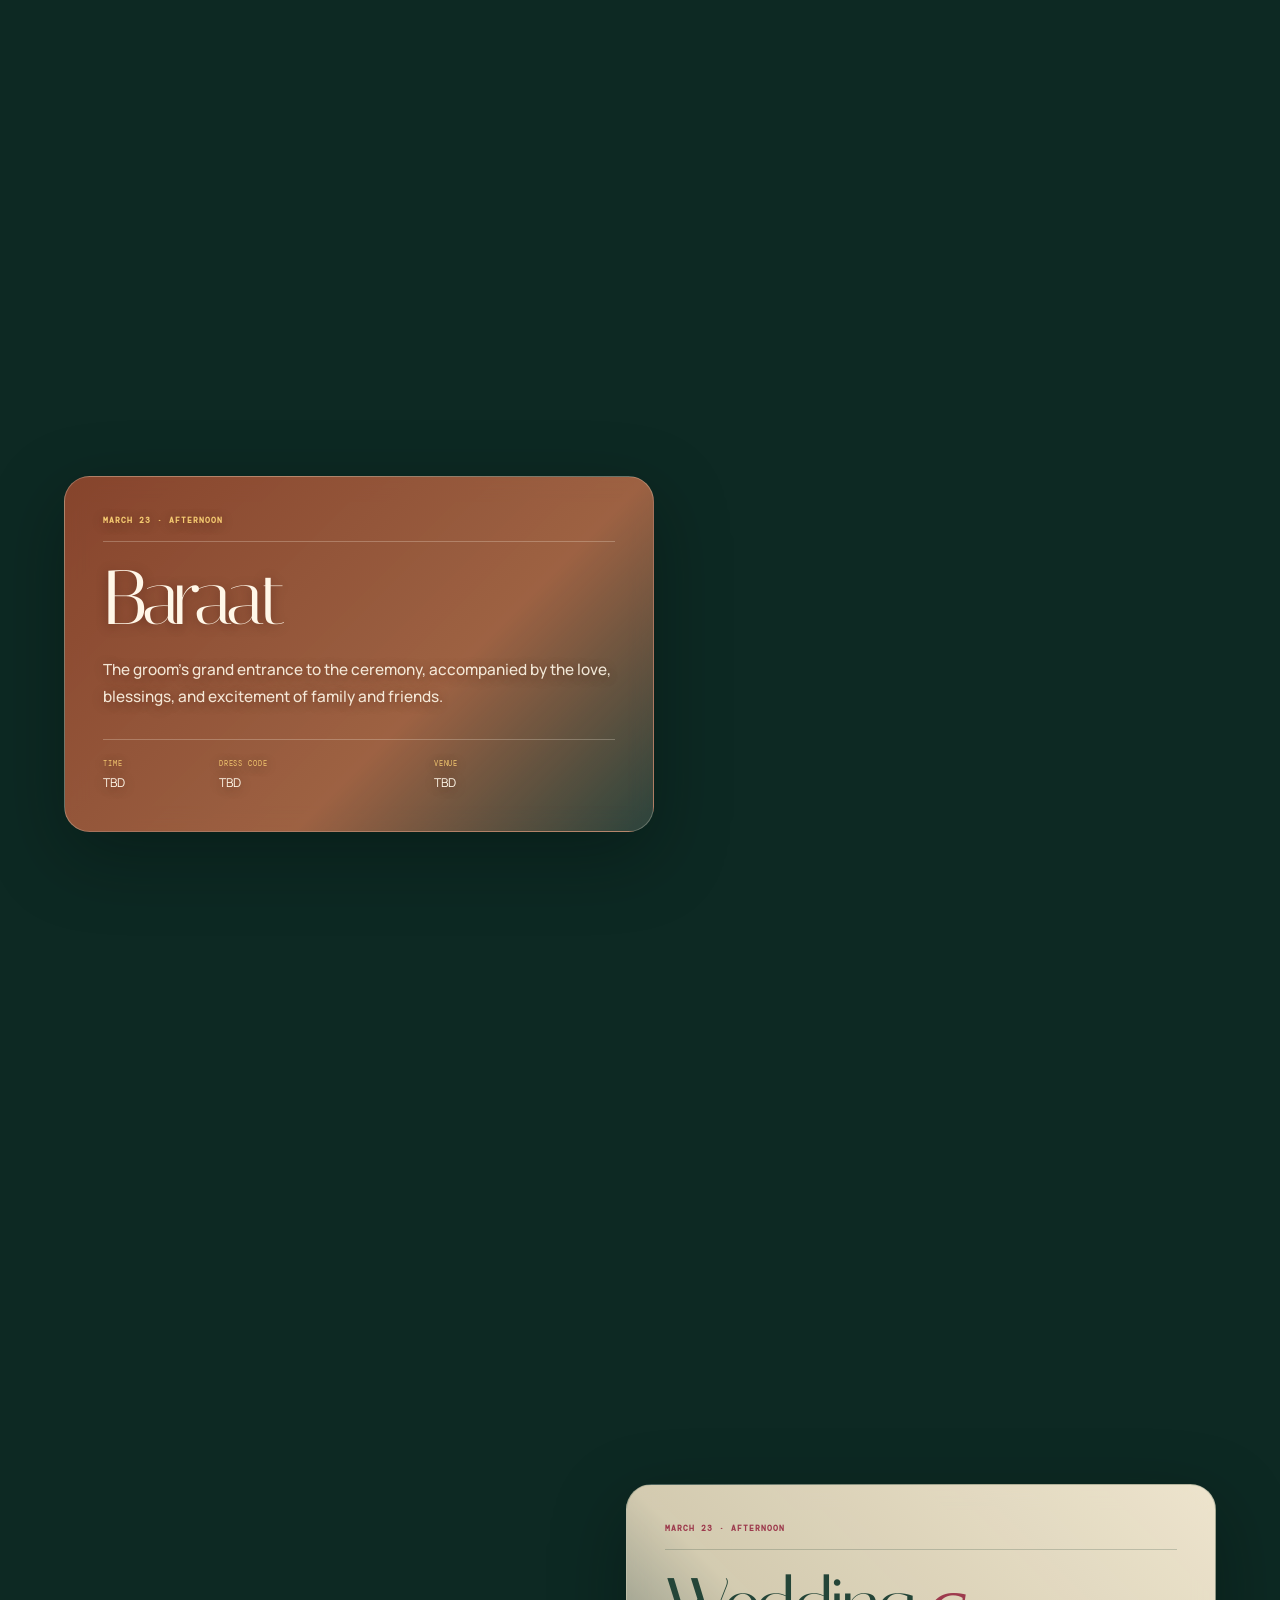
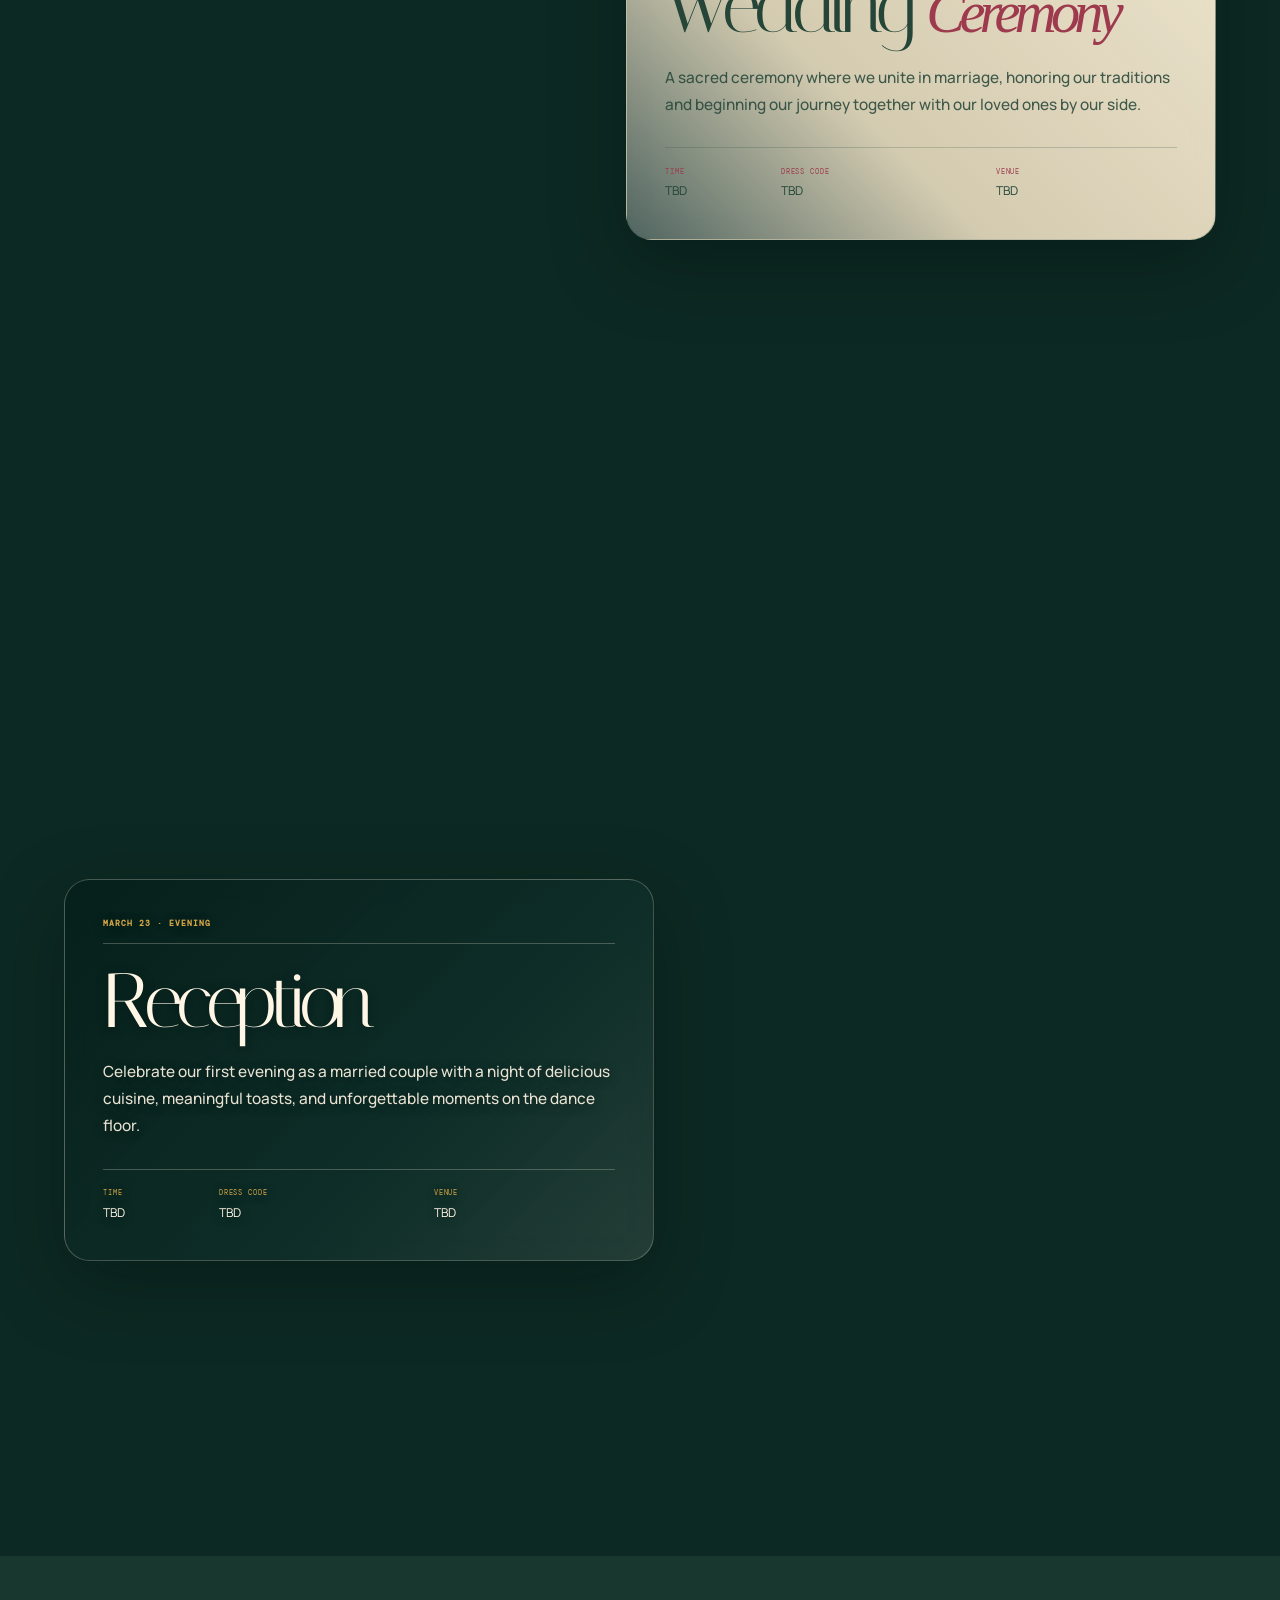
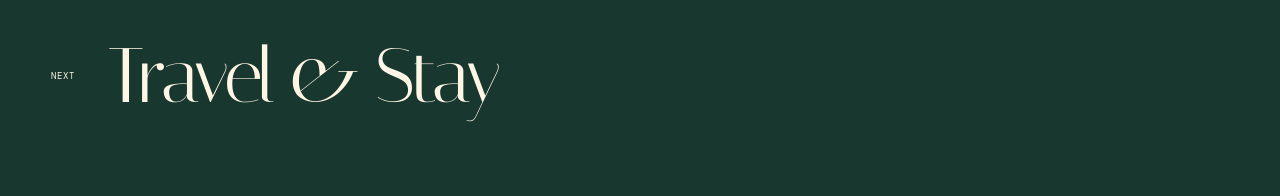
==== commit cbc6f920: "removed numbererd order on itinerary" ====
--- a/itinerary/index.html
+++ b/itinerary/index.html
@@ -123,7 +123,6 @@
           >
             <article class="event-copy reveal">
               <div class="event-kicker">
-                <span class="event-count">01 / 07</span>
                 <p class="event-phase"><strong>March 21 · Afternoon</strong></p>
               </div>
               <h3 id="welcome-title">Welcome <em>Lunch</em></h3>
@@ -141,7 +140,6 @@
           <section class="event event-mehendi" data-event-scene="2" data-phase="evening" aria-labelledby="mehendi-title">
             <article class="event-copy reveal">
               <div class="event-kicker">
-                <span class="event-count">02 / 07</span>
                 <p class="event-phase"><strong>March 21 · Evening</strong></p>
               </div>
               <h3 id="mehendi-title">Mehendi</h3>
@@ -165,7 +163,6 @@
           >
             <article class="event-copy reveal">
               <div class="event-kicker">
-                <span class="event-count">03 / 07</span>
                 <p class="event-phase"><strong>March 22 · Morning</strong></p>
               </div>
               <h3 id="haldi-title">Haldi</h3>
@@ -183,7 +180,6 @@
           <section class="event event-sangeet" data-event-scene="4" data-phase="night" aria-labelledby="sangeet-title">
             <article class="event-copy reveal">
               <div class="event-kicker">
-                <span class="event-count">04 / 07</span>
                 <p class="event-phase"><strong>March 22 · Evening</strong></p>
               </div>
               <h3 id="sangeet-title">Sangeet</h3>
@@ -207,7 +203,6 @@
           >
             <article class="event-copy reveal">
               <div class="event-kicker">
-                <span class="event-count">05 / 07</span>
                 <p class="event-phase"><strong>March 23 · Afternoon</strong></p>
               </div>
               <h3 id="baraat-title">Baraat</h3>
@@ -225,7 +220,6 @@
           <section class="event event-ceremony" data-event-scene="6" data-phase="ceremony" aria-labelledby="ceremony-title">
             <article class="event-copy reveal">
               <div class="event-kicker">
-                <span class="event-count">06 / 07</span>
                 <p class="event-phase"><strong>March 23 · Afternoon</strong></p>
               </div>
               <h3 id="ceremony-title">Wedding <em>Ceremony</em></h3>
@@ -243,7 +237,6 @@
           <section class="event event-reception" data-event-scene="7" data-phase="night" aria-labelledby="reception-title">
             <article class="event-copy reveal">
               <div class="event-kicker">
-                <span class="event-count">07 / 07</span>
                 <p class="event-phase"><strong>March 23 · Evening</strong></p>
               </div>
               <h3 id="reception-title">Reception</h3>
@@ -263,7 +256,6 @@
       <a class="next-page" href="../travel/index.html">
         <span>Next</span>
         <strong>Travel &amp; Stay</strong>
-        <i>↗</i>
       </a>
     </main>
   </body>
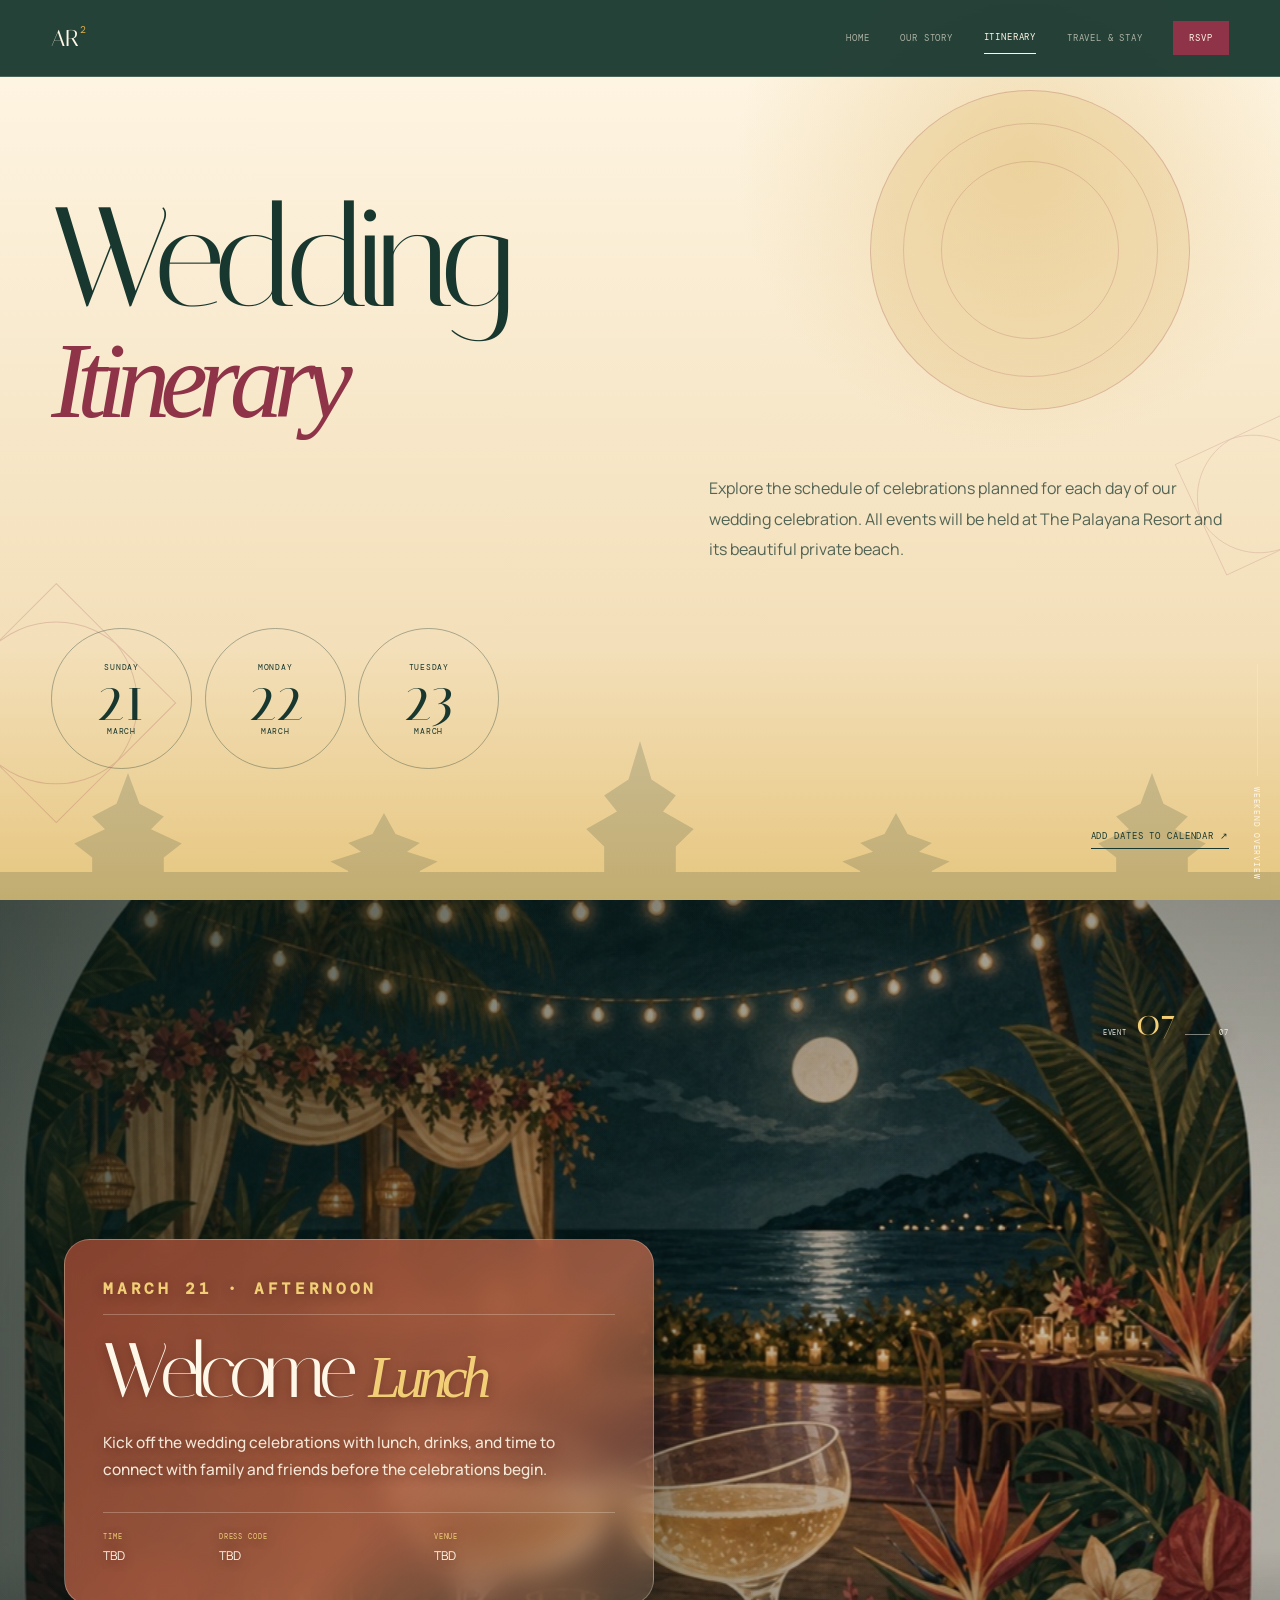
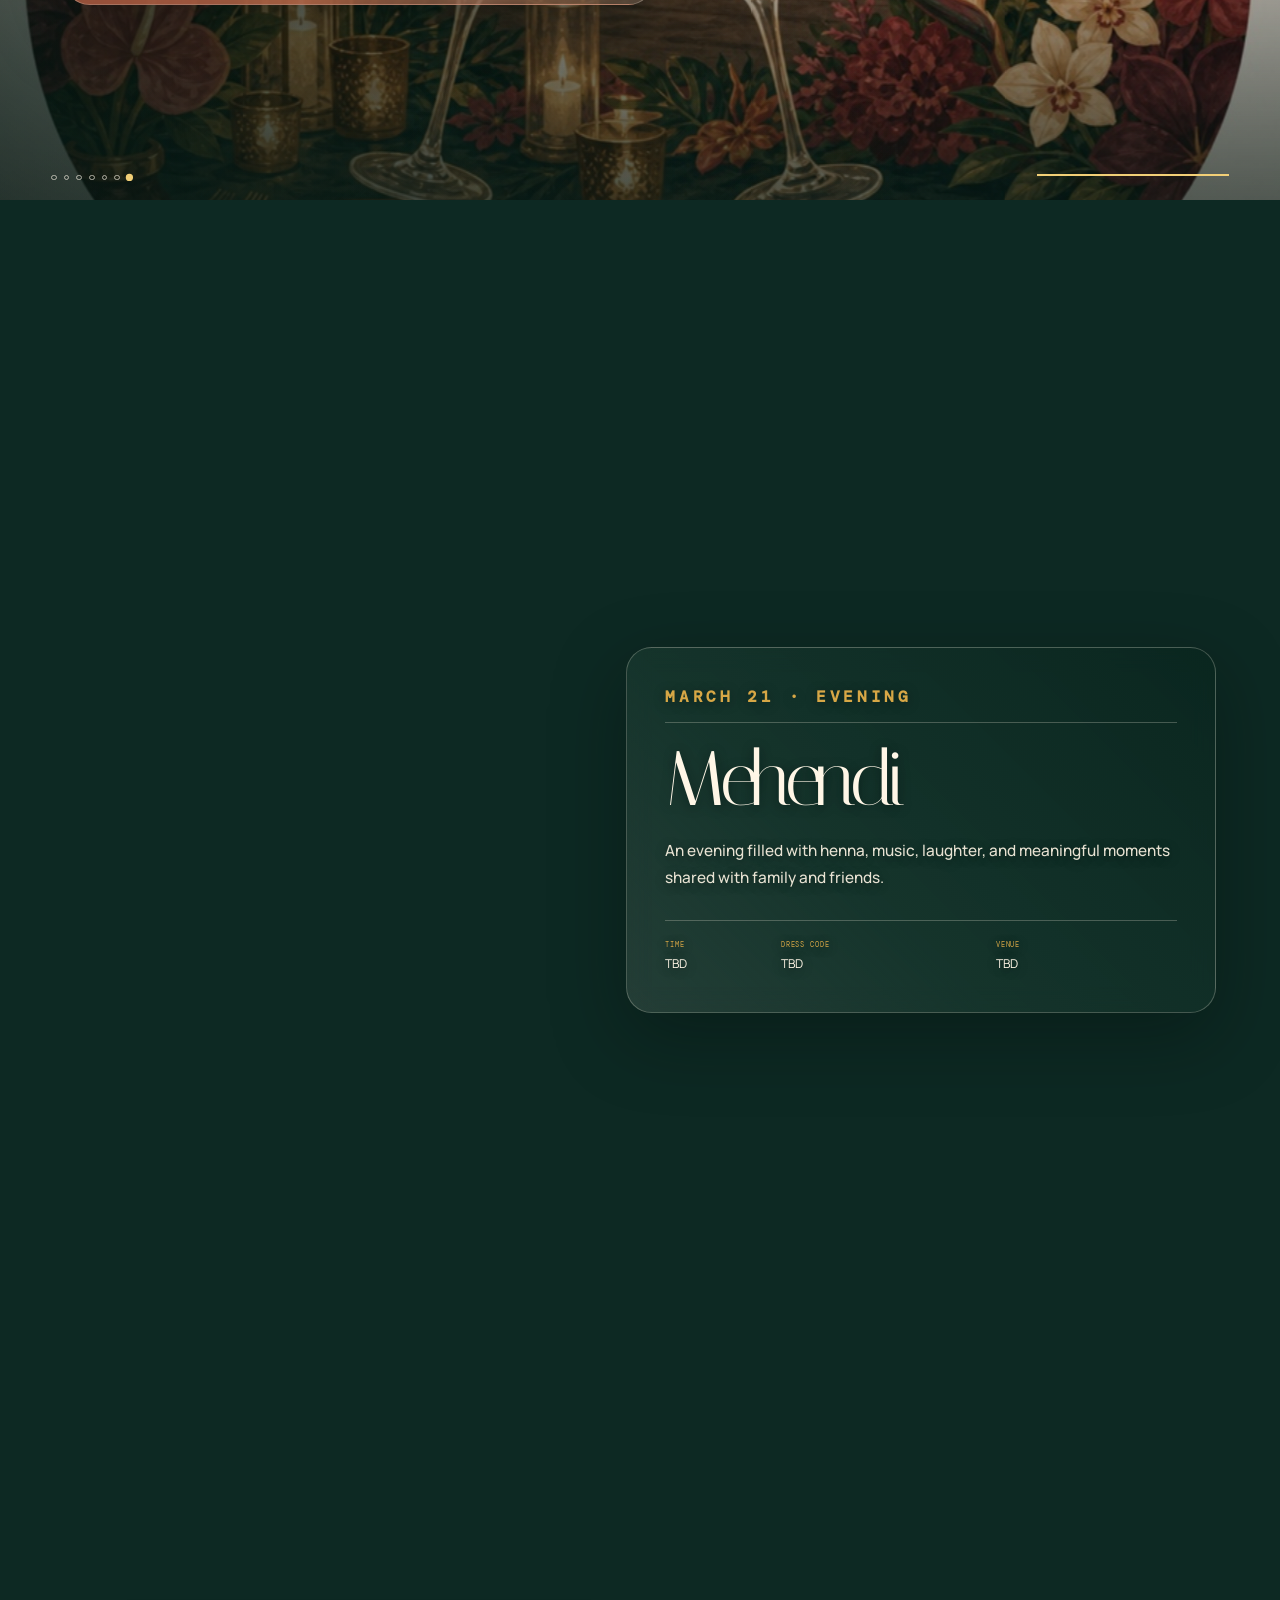
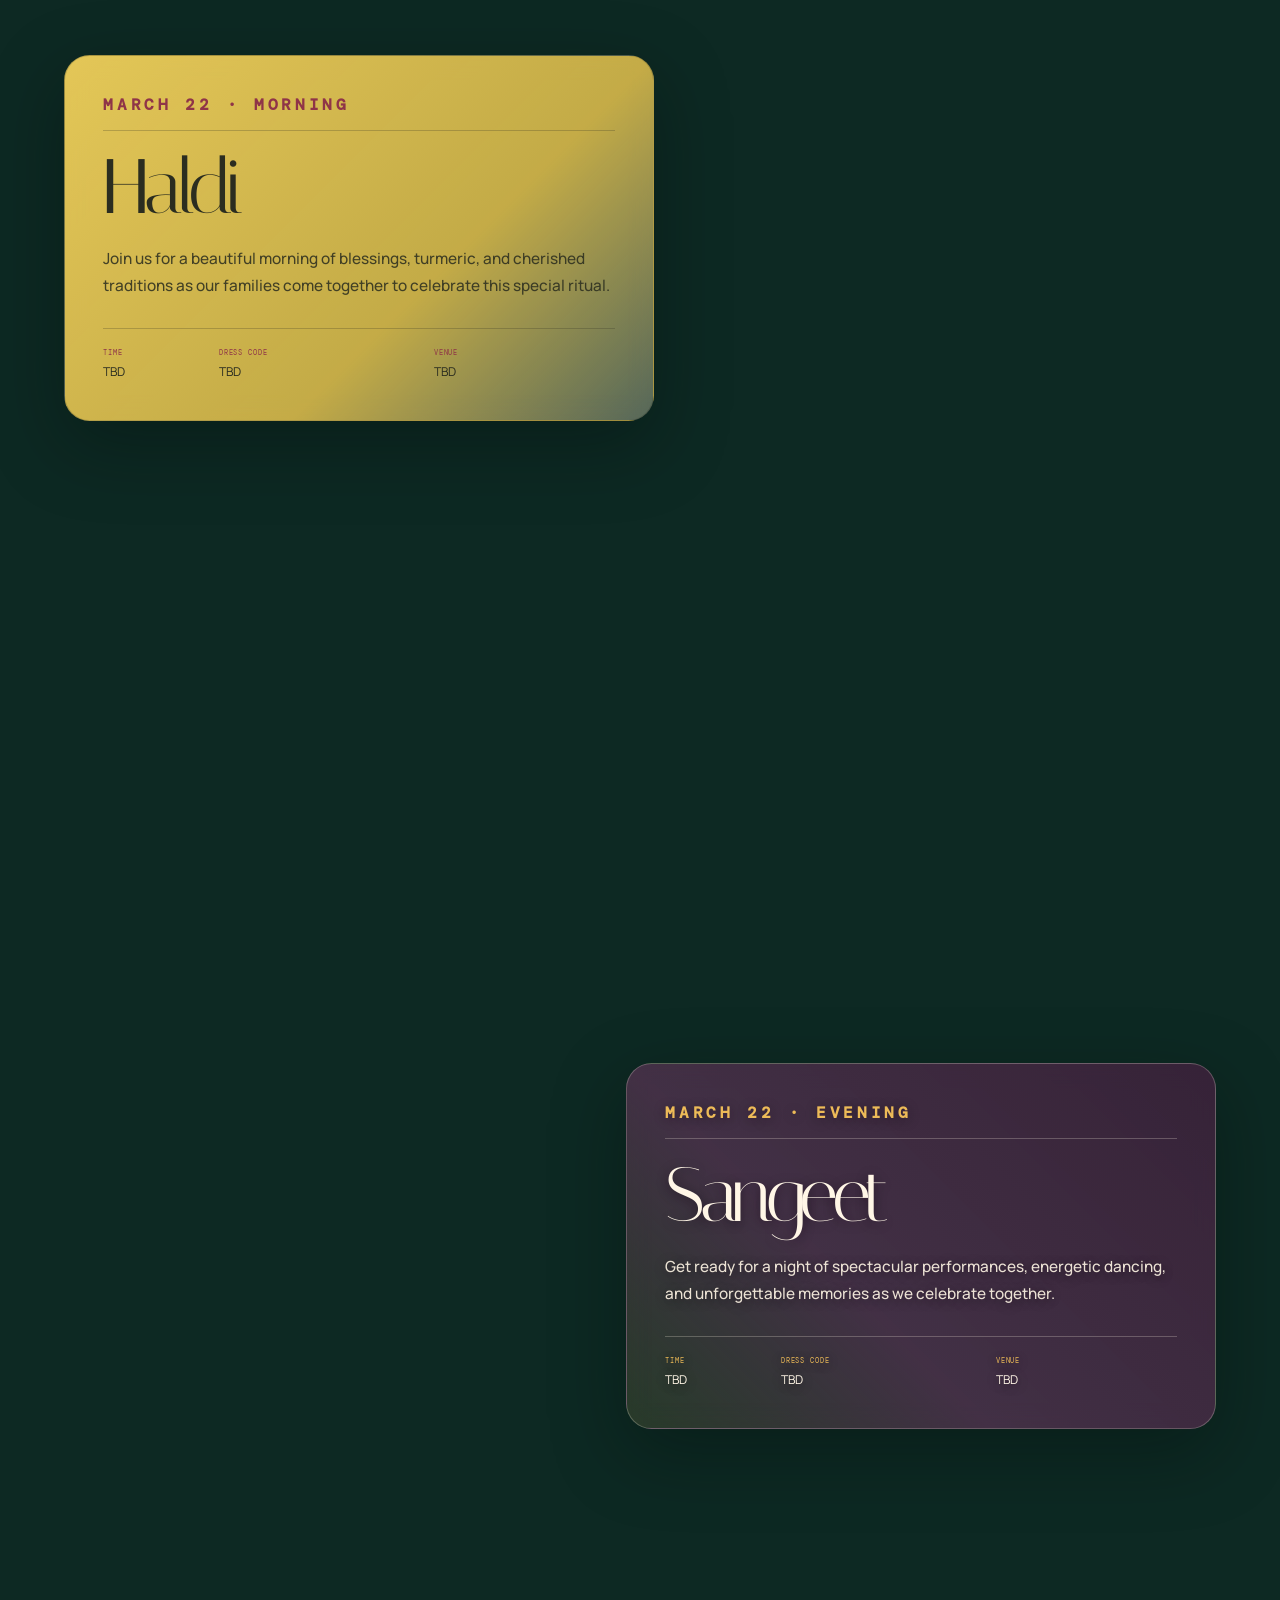
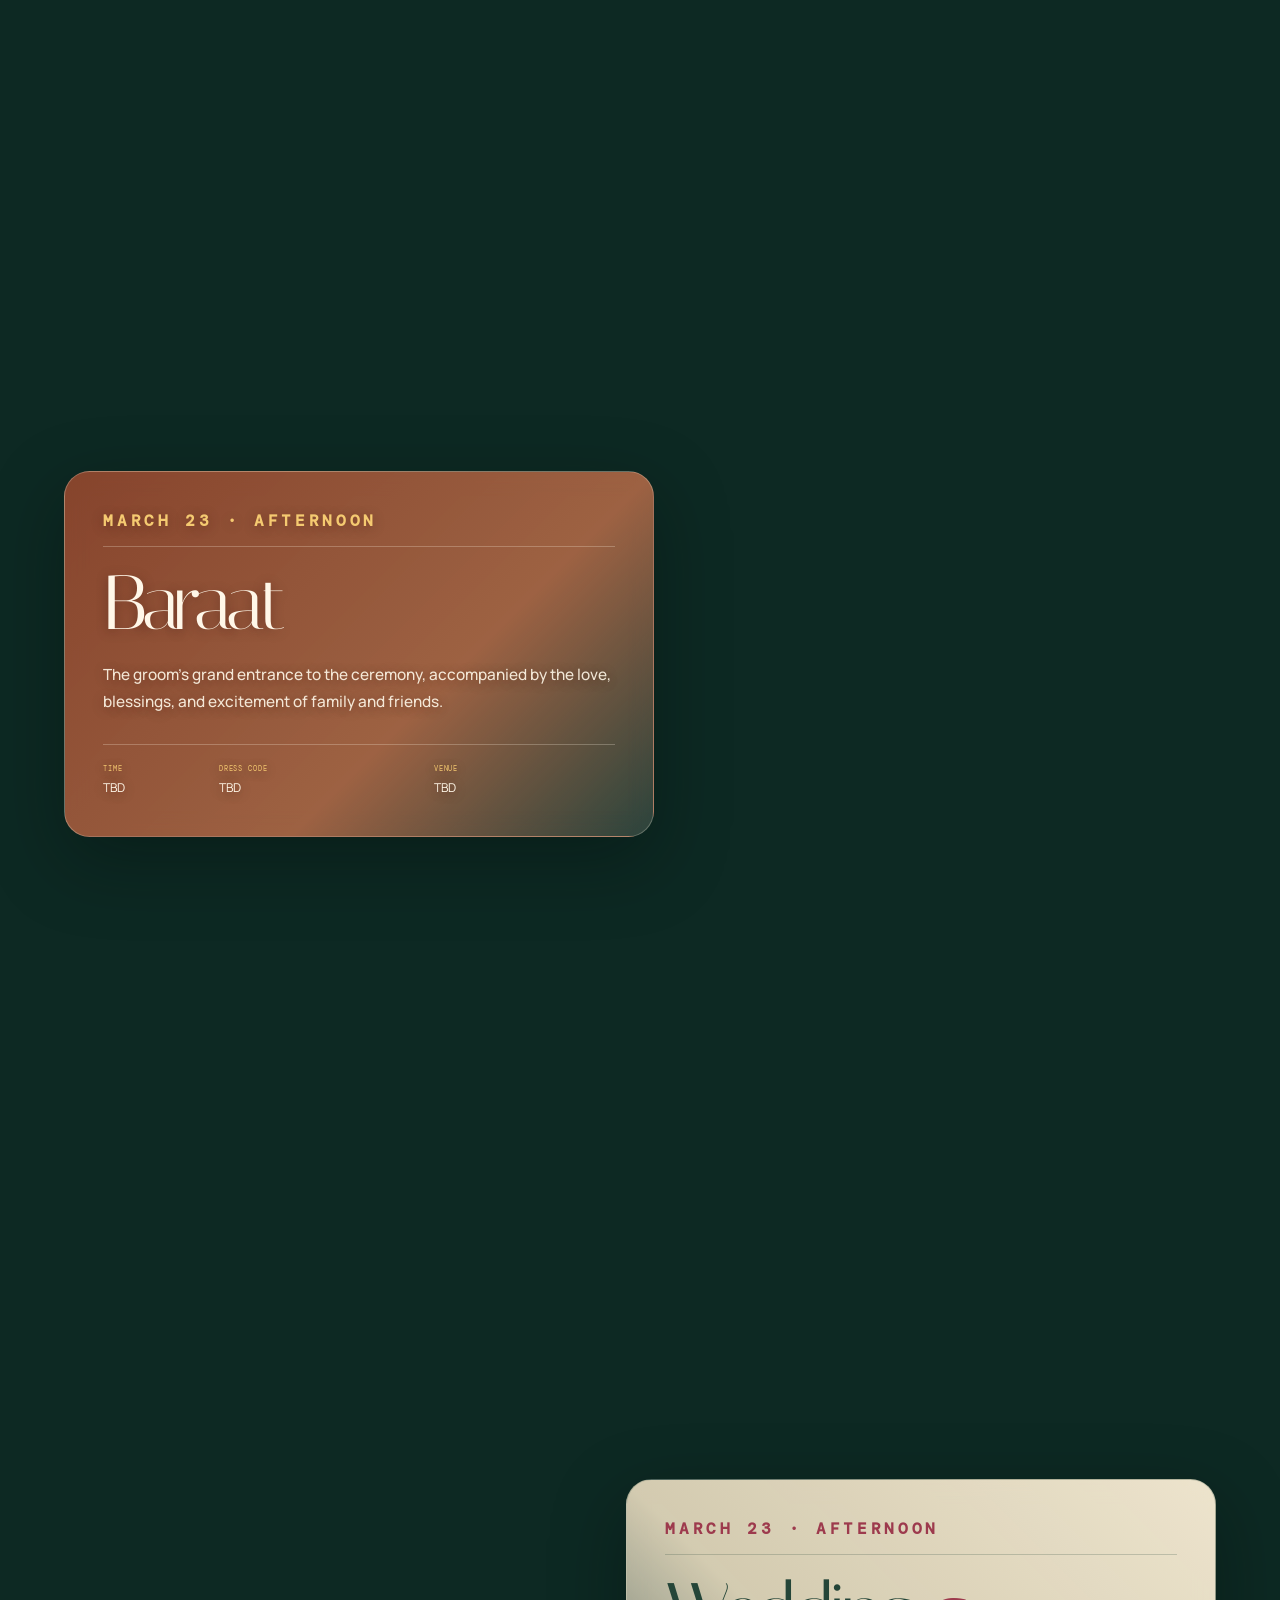
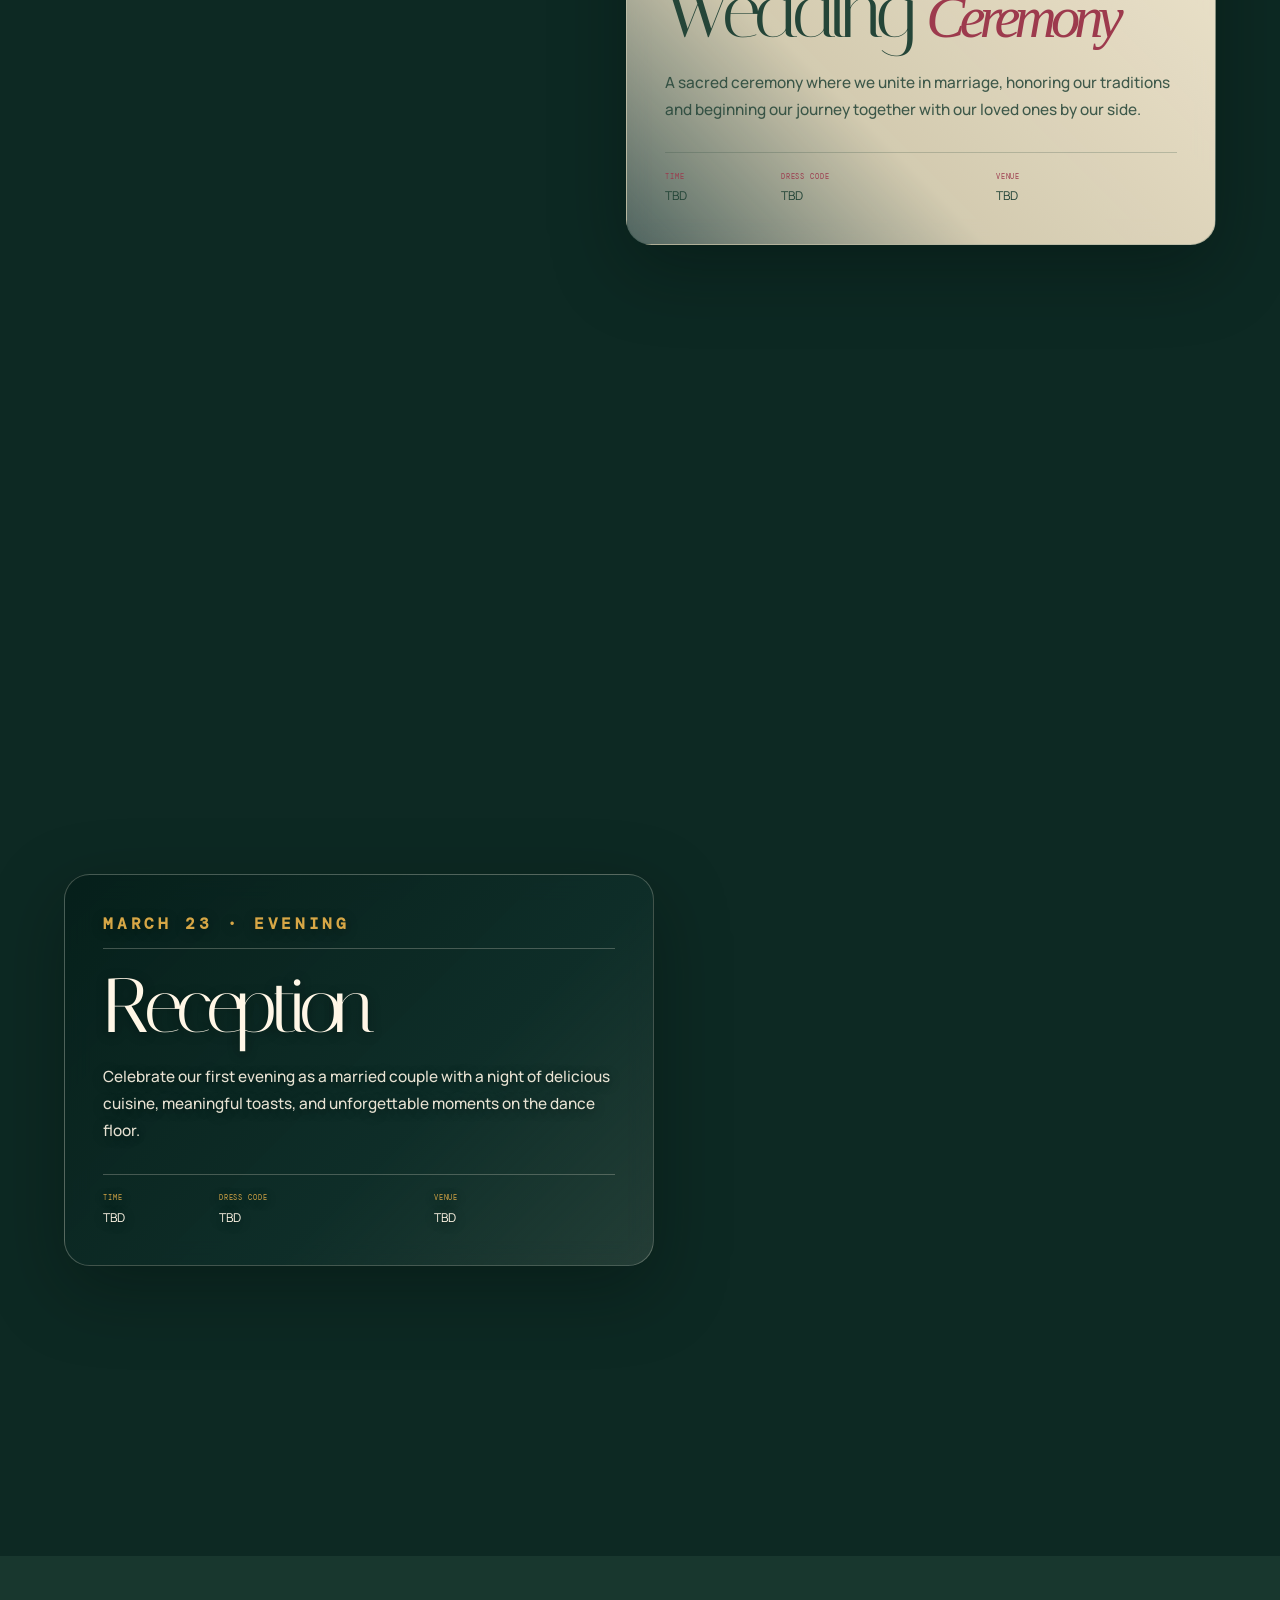
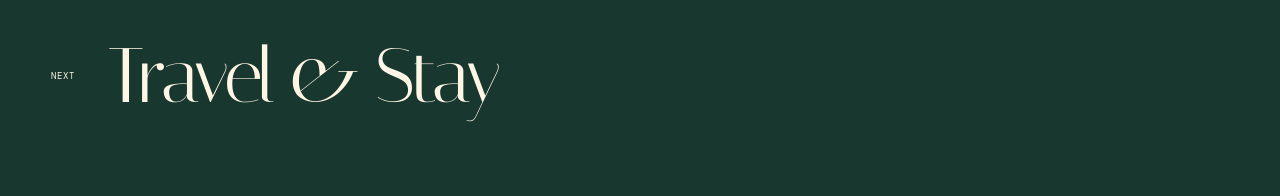
==== commit 8c7c7351: "Install Vercel Web Analytics Implemented Vercel Web Analytics for this project.  ## What was impleme" ====
--- a/itinerary/index.html
+++ b/itinerary/index.html
@@ -17,6 +17,10 @@
     />
     <link rel="stylesheet" href="styles.css?v=9" />
     <script src="script.js?v=4" defer></script>
+    <script>
+      window.va = window.va || function () { (window.vaq = window.vaq || []).push(arguments); };
+    </script>
+    <script defer src="/_vercel/insights/script.js"></script>
   </head>
   <body data-phase="overview">
     <header class="page-header">
--- a/itinerary/styles.css
+++ b/itinerary/styles.css
@@ -172,8 +172,8 @@
   margin: 0 0 1.5rem;
   color: var(--wine);
   font-family: var(--mono);
-  font-size: 0.59rem;
-  letter-spacing: 0.17em;
+  font-size: 0.80rem;
+  letter-spacing: 0.20em;
   text-transform: uppercase;
 }
 
@@ -716,8 +716,8 @@
   margin: 0;
   color: var(--event-accent);
   font-family: var(--mono);
-  font-size: 0.52rem;
-  letter-spacing: 0.12em;
+  font-size: 1rem;
+  letter-spacing: 0.23em;
   text-transform: uppercase;
 }
 
